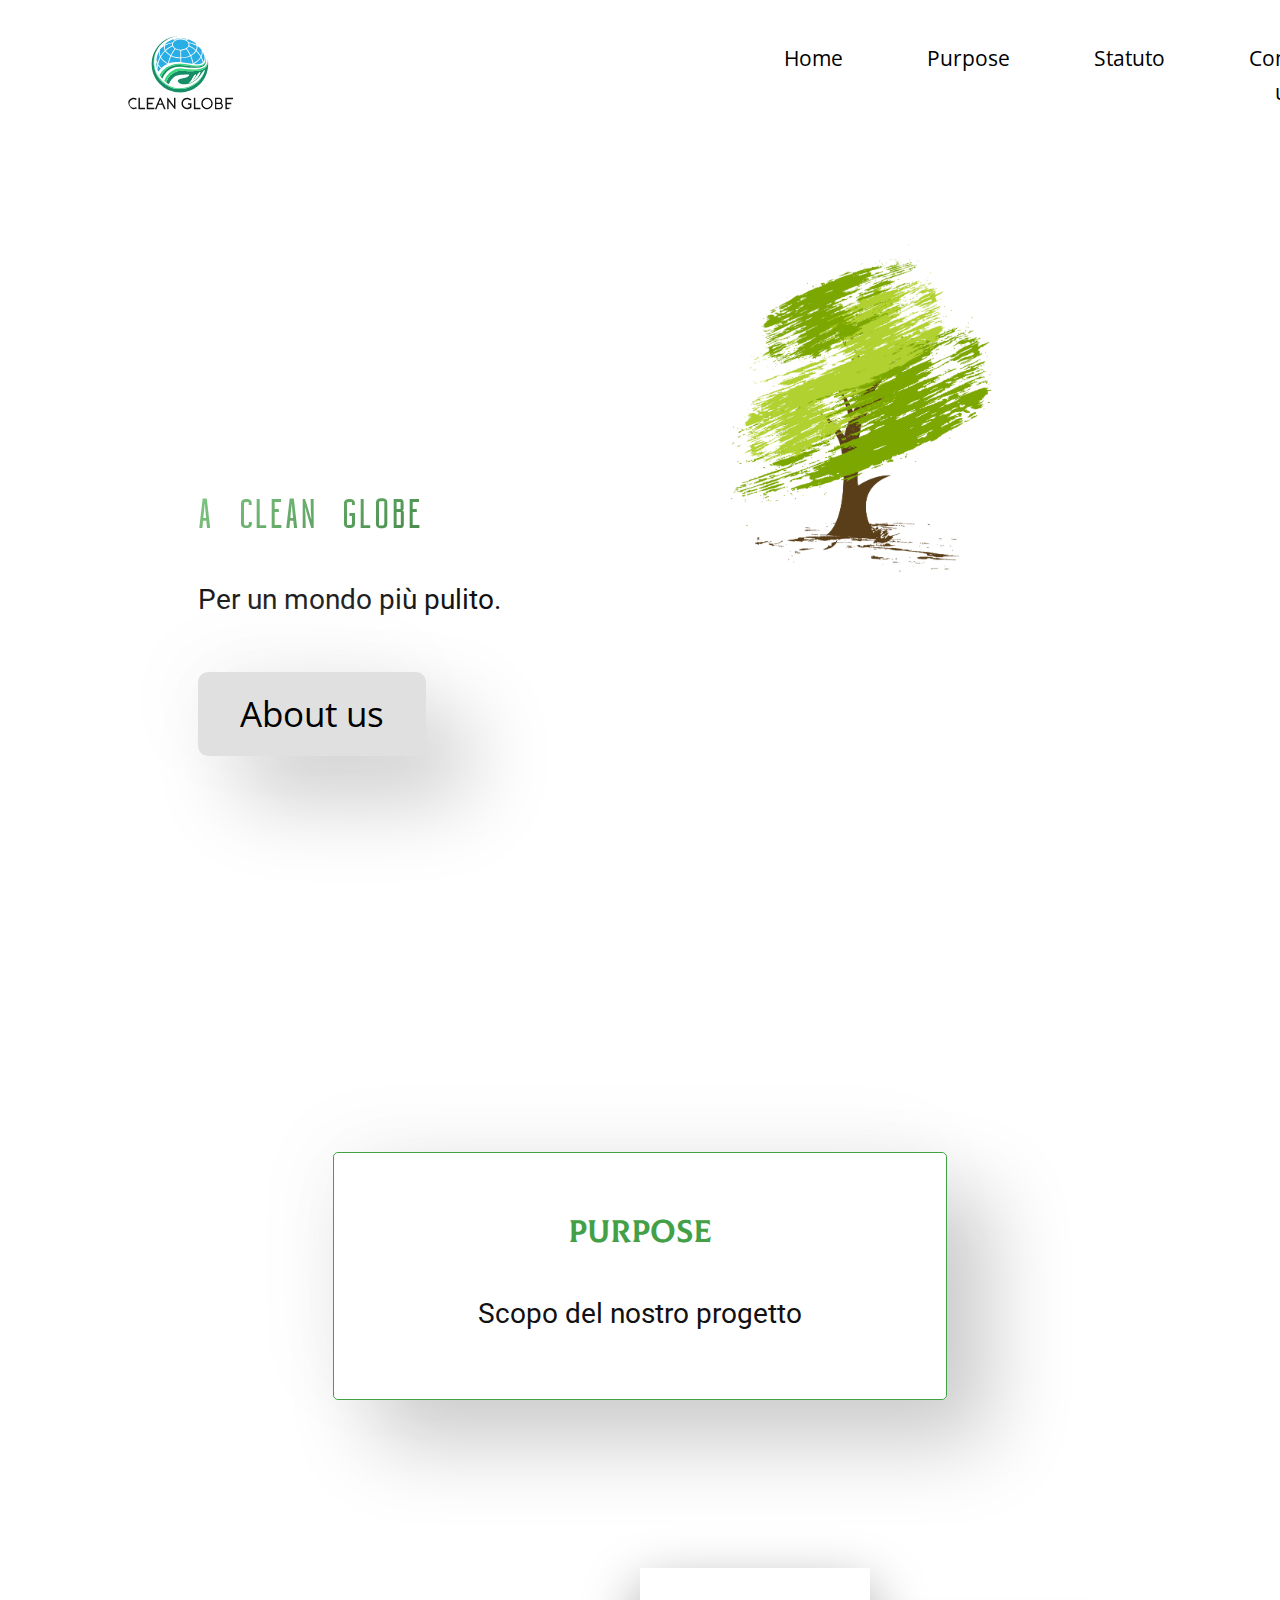
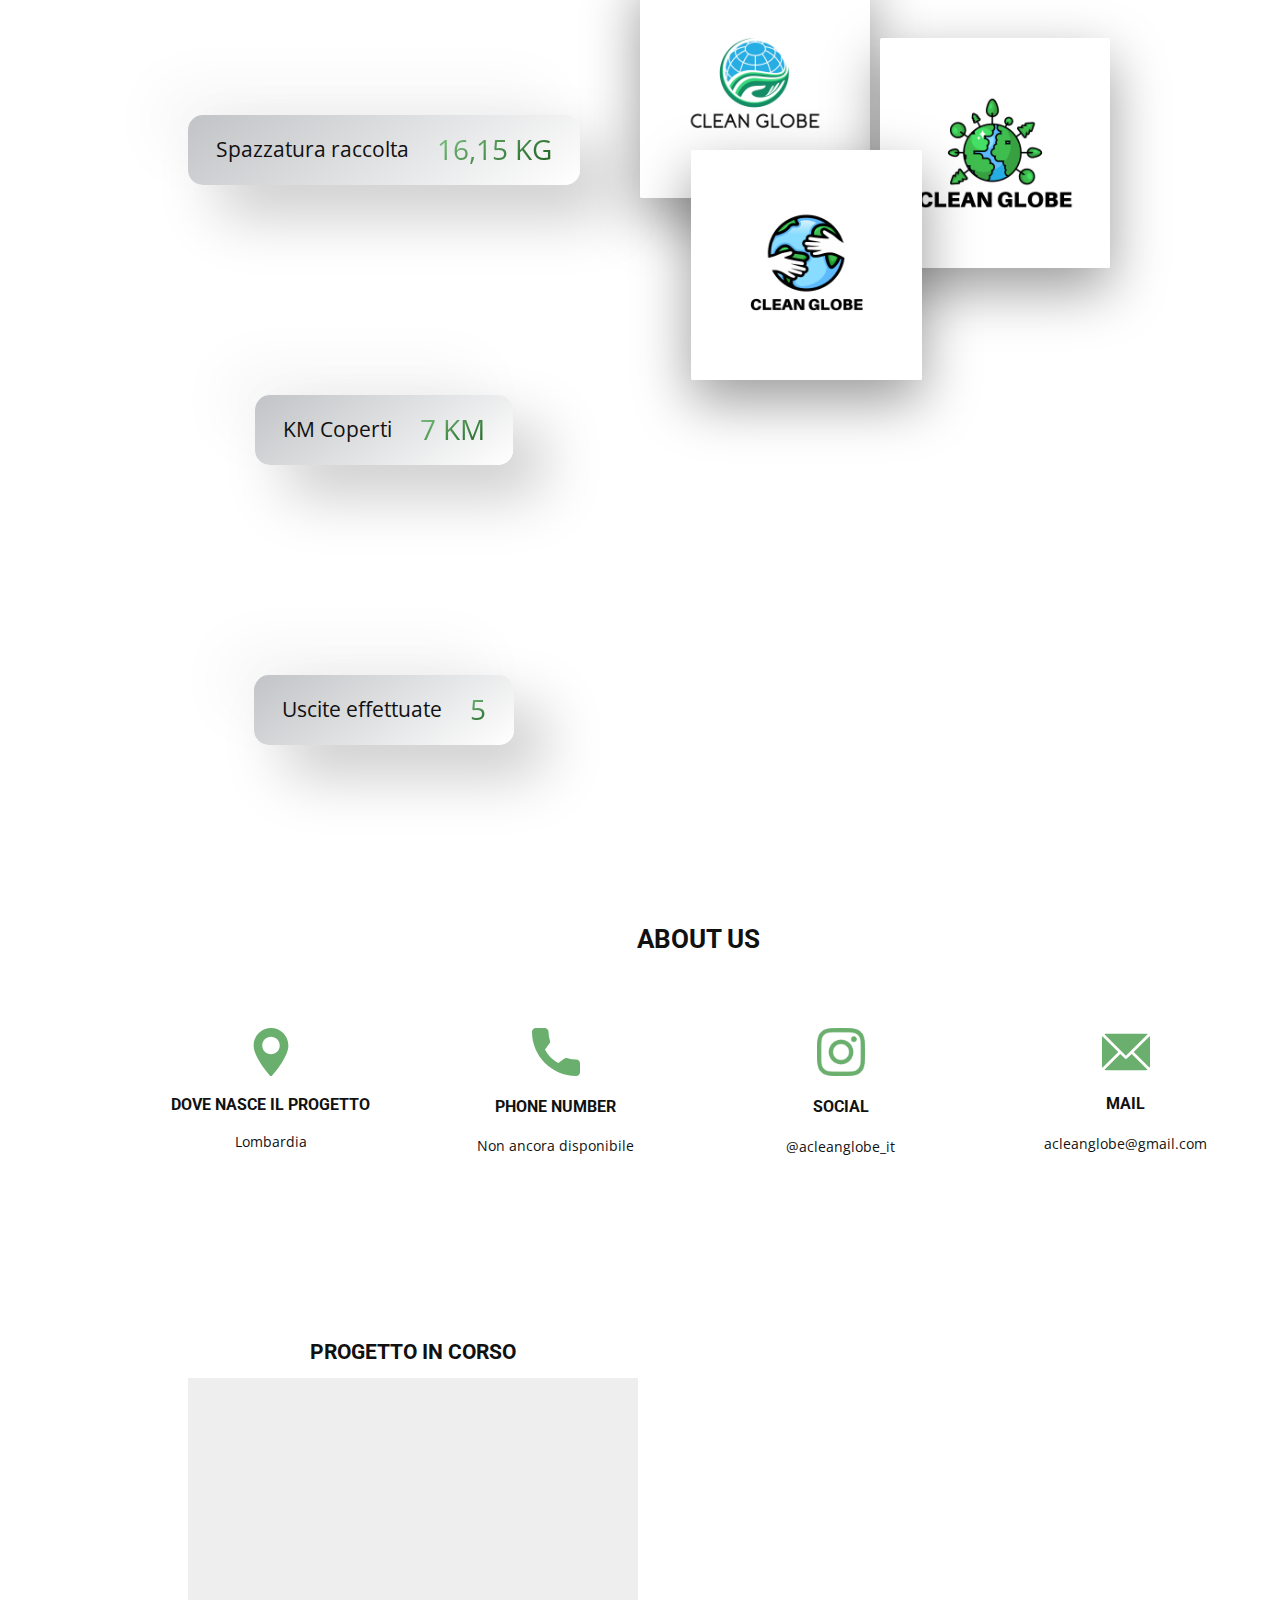
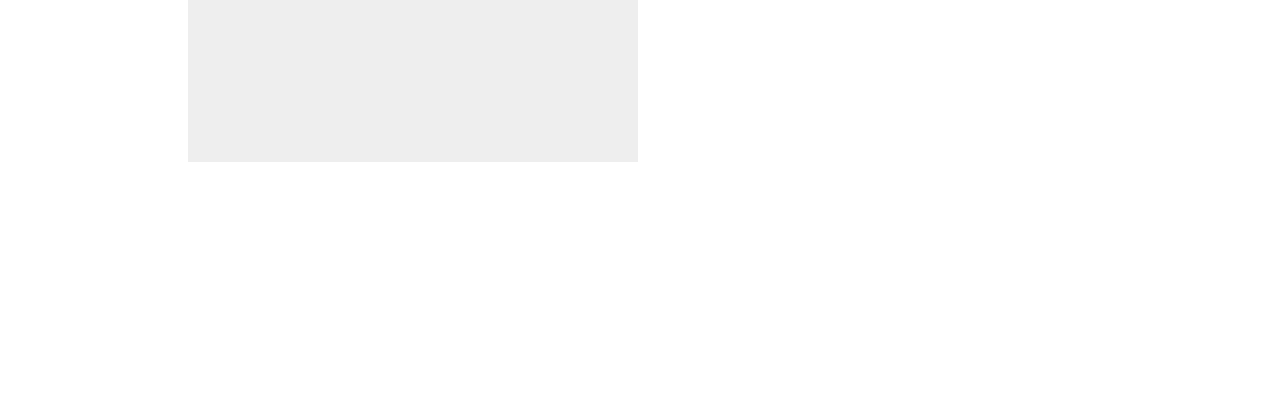
==== index.html @ b9e87660 "Update index.html" ====
<!DOCTYPE html>
<html lang="en" style="font-size: 14px">
    <head>
        <script src="https://ajax.googleapis.com/ajax/libs/jquery/3.6.0/jquery.min.js"></script>
        <script type="text/javascript" src="js/chart.js"></script>
        <link rel="preconnect" href="https://fonts.googleapis.com">
        <link rel="preconnect" href="https://fonts.gstatic.com" crossorigin>
        <link href="https://fonts.googleapis.com/css2?family=Roboto:ital,wght@0,100;0,300;0,400;0,500;0,700;0,900;1,400&display=swap" rel="stylesheet">

        <meta charset="UTF-8">
        <meta name="viewport" content="width=device-width, initial-scale=1.0">    
        <link href="css/style.css" rel="stylesheet">    
        <title>ACG | A CLEAN GLOBE</title>
    </head>
    <body>
        <nav class="navbar">
            <div class="navbar__left-container">
                <a href="#">
                    <img src="img/logo-name.svg" alt="Logo" class="navbar__logo">
                </a>
            </div>
            <div class="navbar__right-container">
                <a href="#" class="navbar__elem">Home</a>
                <a href="#purpose" class="navbar__elem">Purpose</a>
                <a href="#data" class="navbar__elem">Statuto</a>
                <a href="#contact-us" class="navbar__elem">Contact us</a>
            </div>
        </nav>
        <main class="main">
            <header class="header u-margin-bottom-medium">
                <div class="header__left">
                    <div class="header__left-content">
                        <h1 class="header__h1 u-margin-bottom-small">A CLEAN GLOBE</h1>
                        <p class="p u-margin-bottom-medium">Per un mondo più pulito.</p>
                        <a class="btn btn--simple about-us" style="color: black">About us</a>
                    </div>
                </div>
                <div class="header__right">
                    <img class="header__right-img" src="img/example.jpg" alt="IMG CARINA">
                </div>
            </header>
            <section class="purpose" id="purpose">
                <h2 class="h2">Purpose</h2>
                <p class="p">Scopo del nostro progetto</p>
            </section>
            <section id="data" class="data u-margin-bottom-medium">
                <div class="data__left">
                    <div class="chart">
                        <div class="chart__info-container">
                            <p class="chart__info">Spazzatura raccolta</p>
                        </div>
                        <div class="chart__value-container">
                            <p class="chart__value">16,15 KG</p>
                        </div>
                    </div>
                    <div class="chart">
                        <div class="chart__info-container">
                            <p class="chart__info">KM Coperti</p>
                        </div>
                        <div class="chart__value-container">
                            <p class="chart__value">7 KM</p>
                        </div>
                    </div>
                    <div class="chart">
                        <div class="chart__info-container">
                            <p class="chart__info">Uscite effettuate</p>
                        </div>
                        <div class="chart__value-container">
                            <p class="chart__value">5</p>
                        </div>
                    </div>
                </div>
                <div class="data__right">
                    <div class="composition">
                        <img alt="Photo 1" class="composition__photo composition__photo--p1" src="img/logo2.jpg" width="55%">
                        <img alt="Photo 1" class="composition__photo composition__photo--p2" src="img/logo3.jpg">
                        <img alt="Photo 1" class="composition__photo composition__photo--p3" src="img/logo4.jpg">

                    </div>
                </div>
                
            

            
        </main>

       
        
        <meta name="viewport" content="width=device-width, initial-scale=1.0" />
  <meta charset="utf-8" />
  <meta name="keywords" content="Let&amp;apos;s Connect" />
  <meta name="description" content="" />
  <meta name="page_type" content="np-template-header-footer-from-plugin" />
  <link rel="stylesheet" href="nicepage.css" media="screen" />
  <link rel="stylesheet" href="Page-11.css" media="screen" />

  <meta name="generator" content="Nicepage 4.10.5, nicepage.com" />
  <link
    id="u-theme-google-font"
    rel="stylesheet"
    href="https://fonts.googleapis.com/css?family=Roboto:100,100i,300,300i,400,400i,500,500i,700,700i,900,900i|Open+Sans:300,300i,400,400i,500,500i,600,600i,700,700i,800,800i"/>
    
  <meta name="theme-color" content="#9661e1" />
  <meta property="og:title" content="Page 11" />
  <meta property="og:type" content="website" />

  <body class="u-body u-xl-mode">
    <section
      class="u-align-center u-clearfix u-image u-shading u-section-1"
      src=""
      data-image-width="256"
      data-image-height="256"
      id="sec-0464"
    ></section>
    <section
      class="u-align-center u-clearfix u-white u-section-2"
      id="sec-c628"
    >
      <div class="u-clearfix u-sheet u-sheet-1">
        <h2 class="u-text u-text-1">ABOUT US</h2>
        <div class="u-clearfix u-expanded-width u-layout-wrap u-layout-wrap-1">
          <div class="u-layout">
            <div class="u-layout-col">
              <div class="u-size-30">
                <div class="u-layout-row">
                  <div
                    class="u-align-center u-container-style u-layout-cell u-left-cell u-size-15 u-size-30-md u-layout-cell-1"
                  >
                    <div
                      class="u-container-layout u-valign-top u-container-layout-1"
                    >
                      <span
                        class="u-icon u-icon-circle u-text-custom-color-1 u-icon-1"
                        ><svg
                          class="u-svg-link"
                          preserveAspectRatio="xMidYMin slice"
                          viewBox="0 0 512 512"
                          style=""
                        >
                          <use xlink:href="#svg-1f7b"></use></svg
                        ><svg
                          class="u-svg-content"
                          viewBox="0 0 512 512"
                          x="0px"
                          y="0px"
                          id="svg-1f7b"
                          style="enable-background: new 0 0 512 512"
                        >
                          <g>
                            <g>
                              <path
                                d="M256,0C153.755,0,70.573,83.182,70.573,185.426c0,126.888,165.939,313.167,173.004,321.035    c6.636,7.391,18.222,7.378,24.846,0c7.065-7.868,173.004-194.147,173.004-321.035C441.425,83.182,358.244,0,256,0z M256,278.719    c-51.442,0-93.292-41.851-93.292-93.293S204.559,92.134,256,92.134s93.291,41.851,93.291,93.293S307.441,278.719,256,278.719z"
                              ></path>
                            </g>
                          </g></svg
                      ></span>
                      <h6 class="u-text u-text-2">DOVE NASCE IL PROGETTO</h6>
                      <p class="u-text u-text-3">Lombardia</p>
                    </div>
                  </div>
                  <div
                    class="u-align-center u-container-style u-layout-cell u-size-15 u-size-30-md u-layout-cell-2"
                  >
                    <div
                      class="u-container-layout u-valign-top u-container-layout-2"
                    >
                      <span
                        class="u-icon u-icon-circle u-text-custom-color-1 u-icon-2"
                        ><svg
                          class="u-svg-link"
                          preserveAspectRatio="xMidYMin slice"
                          viewBox="0 0 384 384"
                          style=""
                        >
                          <use xlink:href="#svg-2858"></use></svg
                        ><svg
                          class="u-svg-content"
                          viewBox="0 0 384 384"
                          x="0px"
                          y="0px"
                          id="svg-2858"
                          style="enable-background: new 0 0 384 384"
                        >
                          <g>
                            <g>
                              <path
                                d="M353.188,252.052c-23.51,0-46.594-3.677-68.469-10.906c-10.719-3.656-23.896-0.302-30.438,6.417l-43.177,32.594    c-50.073-26.729-80.917-57.563-107.281-107.26l31.635-42.052c8.219-8.208,11.167-20.198,7.635-31.448    c-7.26-21.99-10.948-45.063-10.948-68.583C132.146,13.823,118.323,0,101.333,0H30.813C13.823,0,0,13.823,0,30.813    C0,225.563,158.438,384,353.188,384c16.99,0,30.813-13.823,30.813-30.813v-70.323C384,265.875,370.177,252.052,353.188,252.052z"
                              ></path>
                            </g>
                          </g></svg
                      ></span>
                      <h6 class="u-text u-text-4">phone number</h6>
                      <p class="u-text u-text-5">Non ancora disponibile</p>
                    </div>
                  </div>
                  <div
                    class="u-align-left u-container-style u-layout-cell u-size-15 u-size-30-md u-layout-cell-2"
                  >
                    <div class="u-container-layout u-container-layout-2">
                      <span
                        class="u-file-icon u-icon u-text-custom-color-1 u-icon-2"
                        ><img src="images/1.png"
                      /></span>
                      <h6 class="u-align-center u-text-4">SOCIAL</h6>
                      <p style="text-align: center">@acleanglobe_it</p>
                    </div>
                  </div>
                  <div
                    class="u-container-style u-layout-cell u-right-cell u-size-15 u-size-30-md u-layout-cell-4"
                  >
                    <div
                      class="u-container-layout u-valign-top u-container-layout-4"
                    >
                      <span
                        class="u-icon u-icon-circle u-text-custom-color-1 u-icon-4"
                        ><svg
                          class="u-svg-link"
                          preserveAspectRatio="xMidYMin slice"
                          viewBox="0 0 512 512"
                          style=""
                        >
                          <use xlink:href="#svg-40e6"></use></svg
                        ><svg
                          class="u-svg-content"
                          viewBox="0 0 512 512"
                          x="0px"
                          y="0px"
                          id="svg-40e6"
                          style="enable-background: new 0 0 512 512"
                        >
                          <g>
                            <g>
                              <path
                                d="M467,61H45c-6.927,0-13.412,1.703-19.279,4.51L255,294.789l51.389-49.387c0,0,0.004-0.005,0.005-0.007    c0.001-0.002,0.005-0.004,0.005-0.004L486.286,65.514C480.418,62.705,473.929,61,467,61z"
                              ></path>
                            </g>
                          </g>
                          <g>
                            <g>
                              <path
                                d="M507.496,86.728L338.213,256.002L507.49,425.279c2.807-5.867,4.51-12.352,4.51-19.279V106    C512,99.077,510.301,92.593,507.496,86.728z"
                              ></path>
                            </g>
                          </g>
                          <g>
                            <g>
                              <path
                                d="M4.51,86.721C1.703,92.588,0,99.073,0,106v300c0,6.923,1.701,13.409,4.506,19.274L173.789,256L4.51,86.721z"
                              ></path>
                            </g>
                          </g>
                          <g>
                            <g>
                              <path
                                d="M317.002,277.213l-51.396,49.393c-2.93,2.93-6.768,4.395-10.605,4.395s-7.676-1.465-10.605-4.395L195,277.211    L25.714,446.486C31.582,449.295,38.071,451,45,451h422c6.927,0,13.412-1.703,19.279-4.51L317.002,277.213z"
                              ></path>
                            </g>
                          </g></svg
                      ></span>
                      <h6 class="u-align-center u-text u-text-8">mail</h6>
                      <p class="u-align-center u-text u-text-9">
                        acleanglobe@gmail.com
                      </p>
                    </div>
                  </div>
                </div>
              </div>
              <div class="u-size-30">
                <div class="u-layout-row">
                  <div class="u-size-30">
                    <div class="u-layout-col">
                      <div
                        class="u-container-style u-layout-cell u-left-cell u-size-60 u-layout-cell-5"
                      >
                        <div class="u-container-layout u-container-layout-5">
                          
                  <div class="u-size-30">
                    <div class="u-layout-col">
                      
                        <div
                          class="u-container-layout u-valign-top u-container-layout-6">
                          <h3
                            class="u-align-center u-text u-text-default u-text-11">
                            PROGETTO IN CORSO
                          </h3>
                          <div
                            class="u-expanded-width u-grey-light-2 u-map u-map-1">
                            <div class="embed-responsive">
                              <iframe
                                class="embed-responsive-item"
                                src="https://www.google.com/maps/d/u/0/embed?mid=1v0U8sfm36Qx8Yx3tgmpROhO8DEi6_hW_&amp;ehbc=2E312F"
                                data-map="[base64]"
                              ></iframe>
                            </div>
                          </div>
                        </div>
                      </div>
                    </div>
                          
    </section>
      
        <script>
            $(".phone").on('click', function() {
                $(".popup-phone").addClass('model-open');
            }); 
            $(".close-btn, .bg-overlay").click(function(){
                $(".popup-phone").removeClass('model-open');
            });
            $(".email").on('click', function() {
                $(".popup-email").addClass('model-open');
            }); 
            $(".close-btn, .bg-overlay").click(function(){
                $(".popup-email").removeClass('model-open');
            });
            $(".about-us").on('click', function() {
                $(".popup-about-us").addClass('model-open');
            }); 
            $(".close-btn, .bg-overlay").click(function(){
                $(".popup-about-us").removeClass('model-open');
            });

        </script>
    </body>
</html>
---- css/style.css ----
*,
*::after,
*::before {
	margin: 0;
	padding: 0;
	box-sizing: border-box;
	scroll-behavior: smooth !important
}

html {
	font-size: 62.5%
}

::-moz-selection {
	background-color: #43a047;
	color: #ffff
}

::selection {
	background-color: #43a047;
	color: #ffff
}

body {
	padding: 2rem 10vw;
	padding-bottom: 10rem
}

@media only screen and (max-width: 800px) {
	body {
		padding: 2rem 0;
		padding-bottom: 0
	}
}

@font-face {
	font-family: Colus;
	src: url("/css/fonts/Colus-Regular.woff2")
}

@font-face {
	font-family: Building;
	src: url("/css/fonts/Building_Typeface.ttf")
}

body {
	font-family: 'Roboto', sans-serif
}

.p {
	font-size: 2rem;
	font-family: 'Roboto'
}

.h1 {
	font-size: 4rem;
	font-family: Colus
}

.h2 {
	font-size: 3rem;
	font-family: Colus
}

.madeby {
	padding-top: 1rem;
	font-family: Colus
}

.me {
	font-size: 1rem;
	background-image: linear-gradient(150deg, #43a047, #43a047);
	background-clip: text;
	-webkit-background-clip: text;
	color: transparent
}

.u-center-margin {
	margin: 0 auto !important
}

.u-margin-top-large {
	margin-top: 5rem !important
}

.u-margin-top-medium {
	margin-top: 3.5rem !important
}

.u-margin-top-small {
	margin-top: 1.5rem !important
}

.u-margin-bottom-large {
	margin-bottom: 5rem !important
}

.u-margin-bottom-medium {
	margin-bottom: 3.5rem !important
}

.u-margin-bottom-small {
	margin-bottom: 1.5rem !important
}

.u-center-flex {
	display: flex !important;
	align-items: center !important;
	flex-direction: column !important
}

.u-paddingY-medium {
	padding: 3rem
}

@media only screen and (max-width: 800px) {
	.u-margin-bottom-large {
		margin-bottom: 3rem !important
	}

	.u-margin-bottom-medium {
		margin-bottom: 1.5rem !important
	}

	.u-margin-bottom-small {
		margin-bottom: .5rem !important
	}
}

.chart {
	width: -webkit-max-content;
	width: -moz-max-content;
	width: max-content;
	height: 5rem;
	text-align: center;
	border-radius: 15px;
	background: linear-gradient(-215deg, #C1C3C6, #fff);
	box-shadow: 30px 30px 60px #cacaca, -30px -30px 60px #f6f6f6;
	padding: 1rem 2rem;
	cursor: pointer;
	display: flex;
	align-items: center;
	justify-content: center;
	transition: all .3s linear;
	transform-origin: center
}

.chart__info {
	font-size: 1.5rem
}

.chart__value {
	display: inline;
	font-size: 2rem;
	transition: all .1s linear .2s;
	background-image: linear-gradient(150deg, #81c784, #1b5e20);
	background-clip: text;
	-webkit-background-clip: text;
	color: transparent
}

.chart__value-container {
	width: -webkit-max-content;
	width: -moz-max-content;
	width: max-content;
	transition: all .2s linear;
	margin-left: 2rem
}

.chart:hover {
	transform: scale(1.2) translateY(-5px)
}

.navbar {
	margin: 0 auto;
	display: flex;
	justify-content: space-between;
	align-items: center
}

.navbar__elem {
	padding: 1rem 3rem;
	border-radius: 10px;
	font-size: 1.5rem;
	text-align: center;
	vertical-align: middle;
	transition: all 0.2s linear
}

.navbar__elem:hover,
.navbar__elem:focus {
	box-shadow: 30px 30px 60px #bebebe, -30px -30px 60px #ffffff;
	transform: translateY(-5px);
	cursor: pointer
}

.navbar__elem:active,
.navbar__elem:link,
.navbar__elem:visited {
	text-decoration: none;
	color: black
}

.navbar__logo {
	width: 7.5rem;
	height: 5.5rem;
	border-radius: 10px;
	transition: all 0.2s linear
}

.navbar__logo:hover {
	transform: scale(1.5);
	cursor: pointer
}

.navbar__left-container {
	float: left
}

.navbar__right-container {
	width: 40%;
	float: right;
	display: flex;
	justify-content: space-between
}

@media only screen and (max-width: 1200px) {
	.navbar__right-container {
		width: auto
	}
}

@media only screen and (max-width: 600px) {
	.navbar__right-container {
		display: none
	}
}

.btn {
	padding: 1rem 3rem;
	border-radius: 10px;
	font-size: 2.5rem
}

.btn:active,
.btn:link,
.btn:visited {
	text-decoration: none
}

.btn--simple {
	background: #e0e0e0;
	box-shadow: 3rem 3rem 6rem #cacaca, -1rem -1rem 6rem #f6f6f6;
	transition: all .1s linear
}

.btn--simple:hover {
	box-shadow: 4rem 3rem 6rem #cacaca, -1rem -1rem 6rem #f6f6f6;
	transform: translateY(-5px) scale(1.05);
	cursor: pointer
}

.btn--simple:active,
.btn--simple:link,
.btn--simple:visited {
	color: black
}

.composition {
	position: relative
}

.composition__photo {
	width: 45%;
	box-shadow: 0 1.5rem 4rem rgba(0, 0, 0, 0.4);
	border-radius: 2px;
	position: absolute;
	z-index: 10;
	transition: all .2s;
	outline-offset: 2rem
}

.composition__photo--p1 {
	left: 0;
	top: -3rem
}

.composition__photo--p2 {
	right: 3rem;
	top: 2rem
}

.composition__photo--p3 {
	left: 10%;
	top: 10rem
}

.composition__photo:hover {
	outline: 1.5rem solid #43a047;
	transform: scale(1.05) translateY(-10px);
	box-shadow: 0 2.5rem 4rem rgba(0, 0, 0, 0.5);
	z-index: 20
}

.composition:hover .composition__photo:not(:hover) {
	transform: scale(0.95)
}

.purpose {
	border: 1px solid #43a047;
	box-shadow: 3rem 3rem 6rem #cacaca, -1rem -1rem 6rem #f6f6f6;
	text-align: center;
	border-radius: 5px;
	max-width: 60%;
	margin: 0 auto;
	padding: 3rem 6rem;
	z-index: 10;
	transition: all .3s linear
}

.purpose .h2 {
	color: #43a047;
	margin-bottom: 3rem
}

.purpose:hover {
	transform: scale(1.1) translateY(5px);
	box-shadow: 3rem 3rem 4rem #cacaca, -1rem -1rem 4rem #f6f6f6
}

@media only screen and (max-width: 1200px) {
	.purpose {
		max-width: 100%
	}
}

.contact-us {
	padding: 3rem 6rem;
	text-align: center;
	display: flex;
	flex-direction: column
}

.contact-us .h2 {
	color: #43a047;
	margin-bottom: 3rem
}

.contact-us__icons {
	margin: 0 auto;
	display: flex
}

.contact-us__icons .icon-button:not(:last-child) {
	margin-right: 2rem
}

.icon-button {
	border-radius: 5px;
	background: #e0e0e0;
	box-shadow: 20px 20px 60px #bebebe, -20px -20px 60px #ffffff;
	width: 5rem;
	height: 5rem;
	position: relative;
	border: 1px solid black;
	transition: all .2s linear
}

.icon-button .h2 {
	color: #43a047
}

.icon-button svg {
	width: 80%;
	position: absolute;
	top: 50%;
	left: 50%;
	transform: translate(-50%, -50%)
}

.icon-button:hover {
	transform: scale(1.1) translateY(-5px);
	cursor: pointer;
	border-color: #43a047
}

.icon-button:hover svg {
	filter: invert(54%) sepia(10%) saturate(2823%) hue-rotate(73deg) brightness(96%) contrast(82%)
}

.Click-here {
	cursor: pointer;
	background-image: linear-gradient(190deg, #f83600 0%, #fee140 100%);
	color: #fff;
	width: 180px;
	text-align: center;
	font-size: 16px;
	padding: 18px 0;
	margin: 0 auto;
	transition: background-image 3s ease-in-out
}

.Click-here:hover {
	transition: background-image 3s ease-in-out;
	background-image: linear-gradient(90deg, #fee140 0%, #f83600 100%)
}

.custom-model-main {
	text-align: center;
	overflow: hidden;
	position: fixed;
	top: 0;
	right: 0;
	bottom: 0;
	left: 0;
	-webkit-overflow-scrolling: touch;
	outline: 0;
	opacity: 0;
	transition: opacity 0.15s linear, z-index 0.15;
	z-index: -1;
	overflow-x: hidden;
	overflow-y: auto
}

.model-open {
	z-index: 99999;
	opacity: 1;
	overflow: hidden
}

.custom-model-inner {
	transform: translate(0, -25%);
	transition: transform 0.3s ease-out;
	display: inline-block;
	vertical-align: middle;
	width: 600px;
	margin: 30px auto;
	max-width: 97%
}

.custom-model-wrap {
	display: block;
	width: 100%;
	position: relative;
	background-color: #fff;
	border: 1px solid #999;
	border: 1px solid rgba(0, 0, 0, 0.2);
	border-radius: 6px;
	box-shadow: 0 3px 9px rgba(0, 0, 0, 0.5);
	background-clip: padding-box;
	outline: 0;
	text-align: left;
	padding: 20px;
	box-sizing: border-box;
	max-height: calc(100vh - 70px);
	overflow-y: auto
}

.model-open .custom-model-inner {
	transform: translate(0, 0);
	position: relative;
	z-index: 999
}

.model-open .bg-overlay {
	background: rgba(0, 0, 0, 0.6);
	z-index: 99
}

.bg-overlay {
	background: rgba(0, 0, 0, 0);
	height: 100vh;
	width: 100%;
	position: fixed;
	left: 0;
	top: 0;
	right: 0;
	bottom: 0;
	z-index: 0;
	transition: background 0.15s linear
}

.close-btn {
	position: absolute;
	right: 0;
	top: -30px;
	cursor: pointer;
	z-index: 99;
	font-size: 30px;
	color: #fff
}

@media screen and (min-width: 800px) {
	.custom-model-main:before {
		content: "";
		display: inline-block;
		height: auto;
		vertical-align: middle;
		margin-right: -0px;
		height: 100%
	}
}

@media screen and (max-width: 799px) {
	.custom-model-inner {
		margin-top: 45px
	}
}

.pop-up-content-wrap {
	text-align: center;
	font-size: 3rem
}

.header {
	height: 70rem;
	padding: 5rem 5rem;
	display: flex;
	overflow: hidden
}

@media only screen and (max-width: 1200px) {
	.header {
		flex-direction: column;
		align-items: center
	}
}

@media only screen and (max-width: 800px) {
	.header {
		padding: 5rem 4rem;
		height: auto
	}
}

.header__h1 {
	font-size: 10rem;
	font-family: Building;
	background-image: linear-gradient(150deg, #81c784, #1b5e20);
	background-clip: text;
	-webkit-background-clip: text;
	color: transparent;
	word-spacing: 1rem;
	letter-spacing: .2rem
}

.header__left {
	width: 50%;
	display: flex;
	flex-direction: column;
	align-items: left;
	justify-content: center
}

@media only screen and (max-width: 1200px) {
	.header__left {
		width: 100%;
		height: 100%
	}
}

.header__left-content {
	display: flex;
	display: flex;
	flex-direction: column
}

.header__left-content .btn {
	width: -webkit-max-content;
	width: -moz-max-content;
	width: max-content
}

.header__right {
	width: 50%
}

.header__right-img {
	width: 100%
}

@media only screen and (max-width: 1200px) {

	.header__right,
	.header__left {
		text-align: center;
		align-items: center
	}

	.header__left-content .btn {
		margin: 0 auto
	}
}

@media only screen and (max-width: 1200px) {
	.header__right {
		display: none;
		width: 0;
		height: 0
	}
}

.footer {
	margin-top: 10rem;
	border-top: solid #43a047 1px;
	text-align: center;
	padding-top: 5rem;
	font-size: 1.5rem
}

.data {
	height: 60rem;
	margin-top: 15rem;
	display: flex;
	align-items: center
}

.data .data__left {
	width: 50%;
	height: 100%;
	display: flex;
	flex-direction: column;
	align-items: center;
	justify-content: center;
	justify-content: space-around
}

.data .data__right {
	width: 50%;
	height: 100%
}

@media only screen and (max-width: 1200px) {
	.data .data__right {
		width: 0;
		height: 0;
		display: none
	}

	.data .data__left {
		width: 100%;
		height: 100%
	}
}
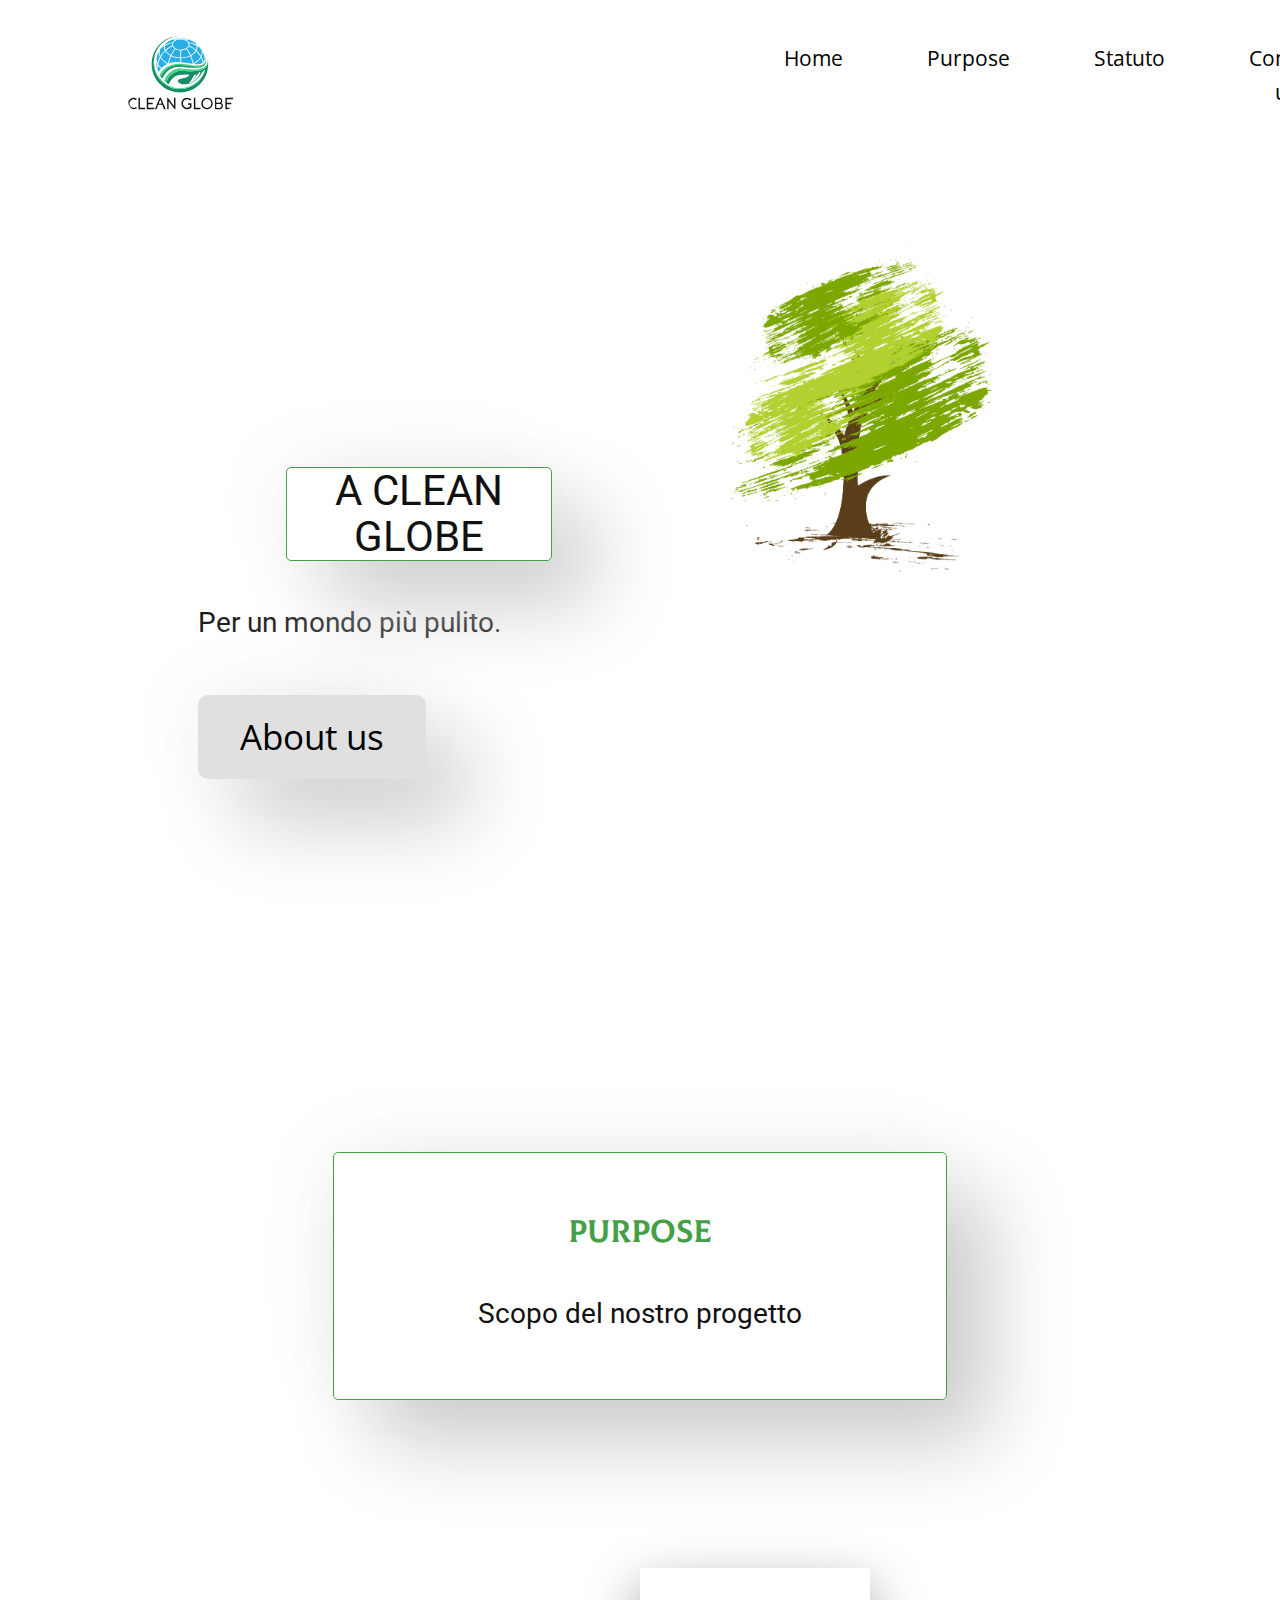
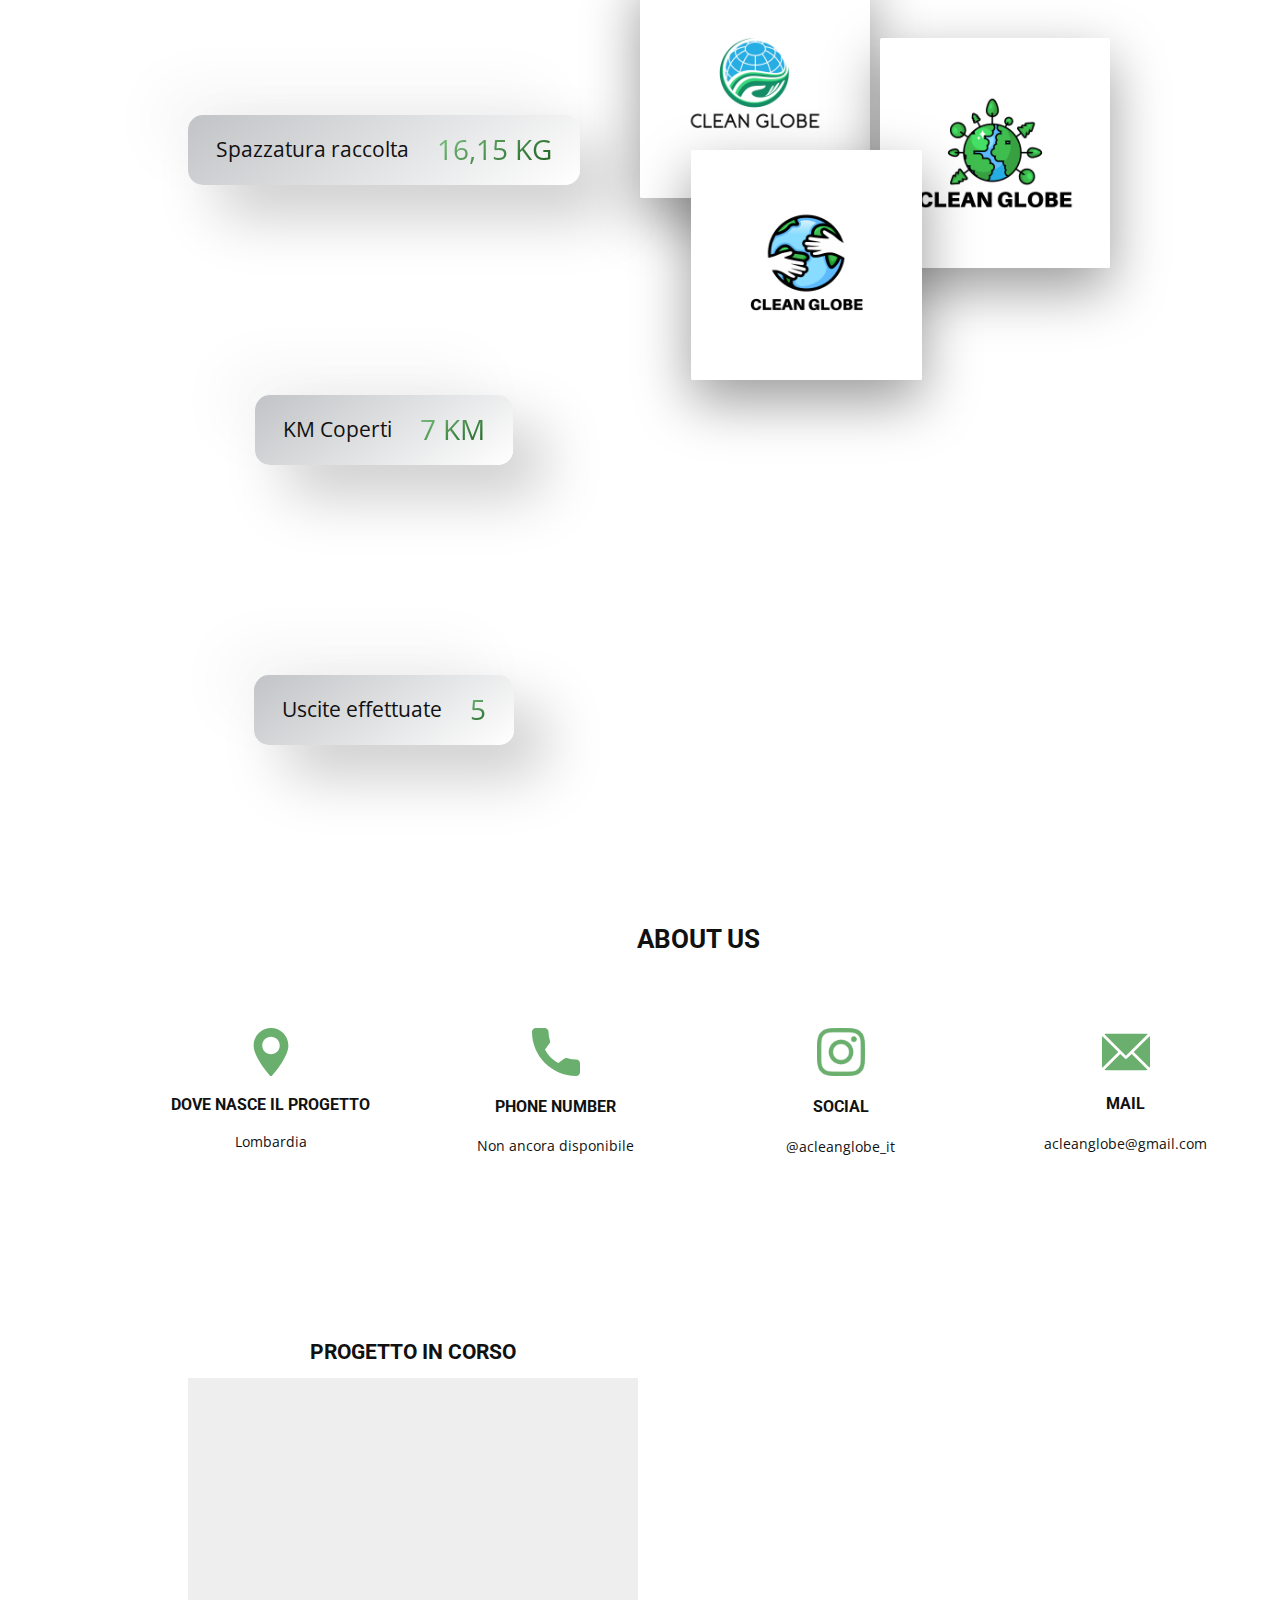
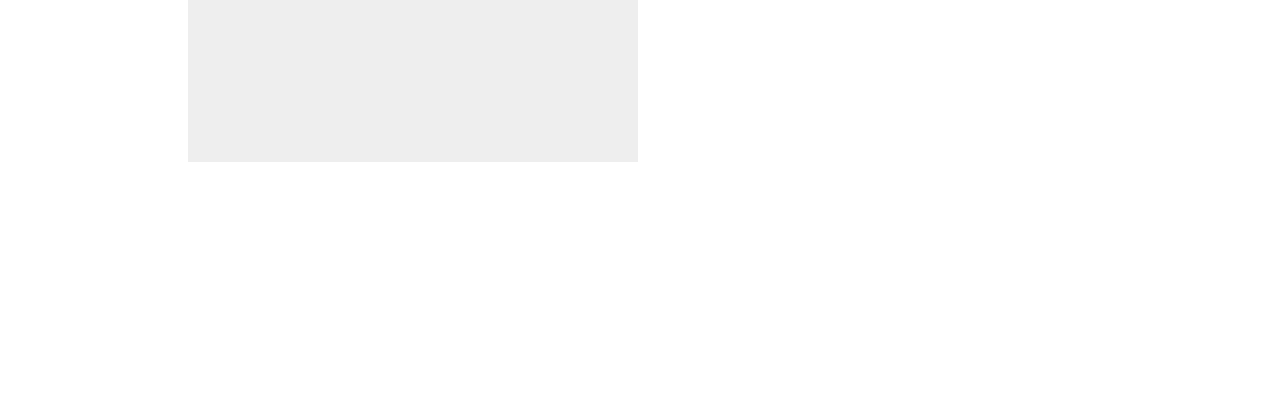
==== commit d8a71fdc: "Update index.html" ====
--- a/index.html
+++ b/index.html
@@ -30,7 +30,7 @@
             <header class="header u-margin-bottom-medium">
                 <div class="header__left">
                     <div class="header__left-content">
-                        <h1 class="header__h1 u-margin-bottom-small">A CLEAN GLOBE</h1>
+                        <h1 class="purpose">A CLEAN GLOBE</h1>
                         <p class="p u-margin-bottom-medium">Per un mondo più pulito.</p>
                         <a class="btn btn--simple about-us" style="color: black">About us</a>
                     </div>
--- a/css/style.css
+++ b/css/style.css
@@ -534,7 +534,7 @@
 }
 
 .header__h1 {
-	font-size: 10rem;
+	font-size: 15rem;
 	font-family: Building;
 	background-image: linear-gradient(150deg, #81c784, #1b5e20);
 	background-clip: text;
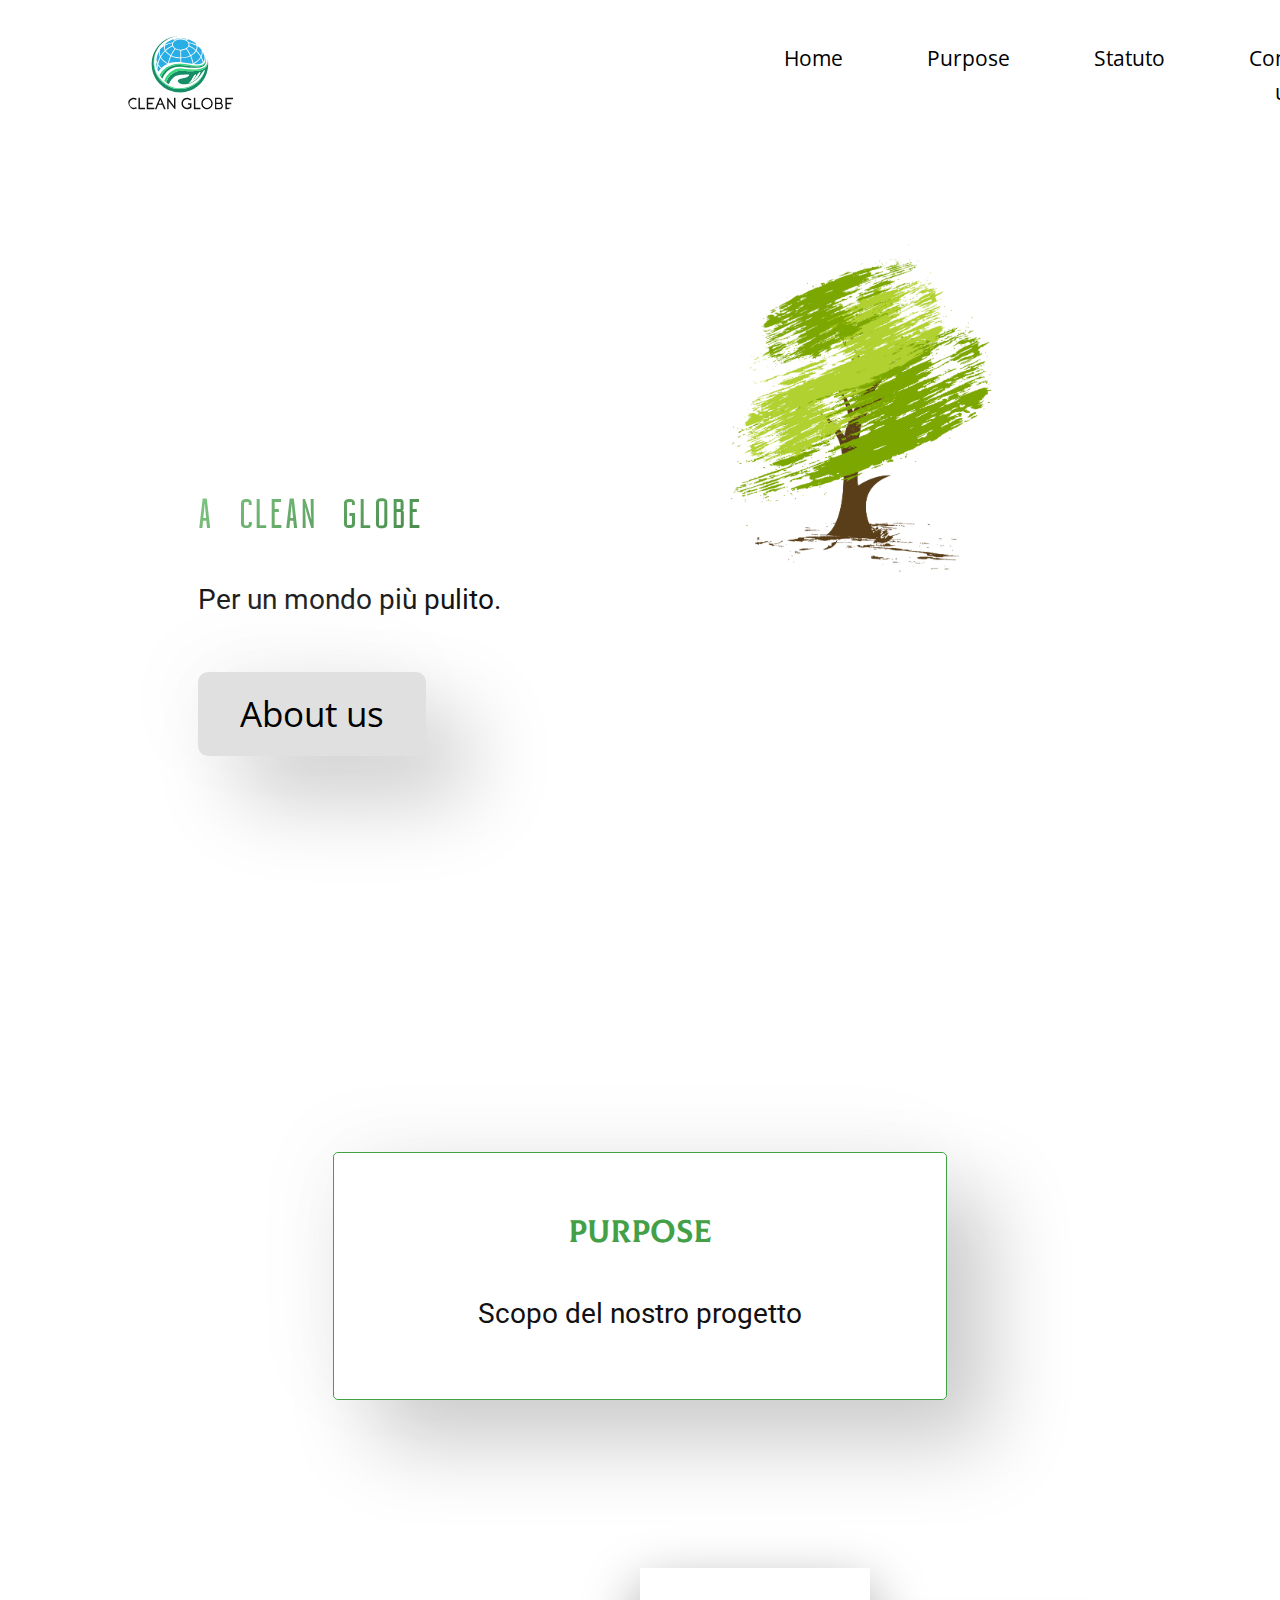
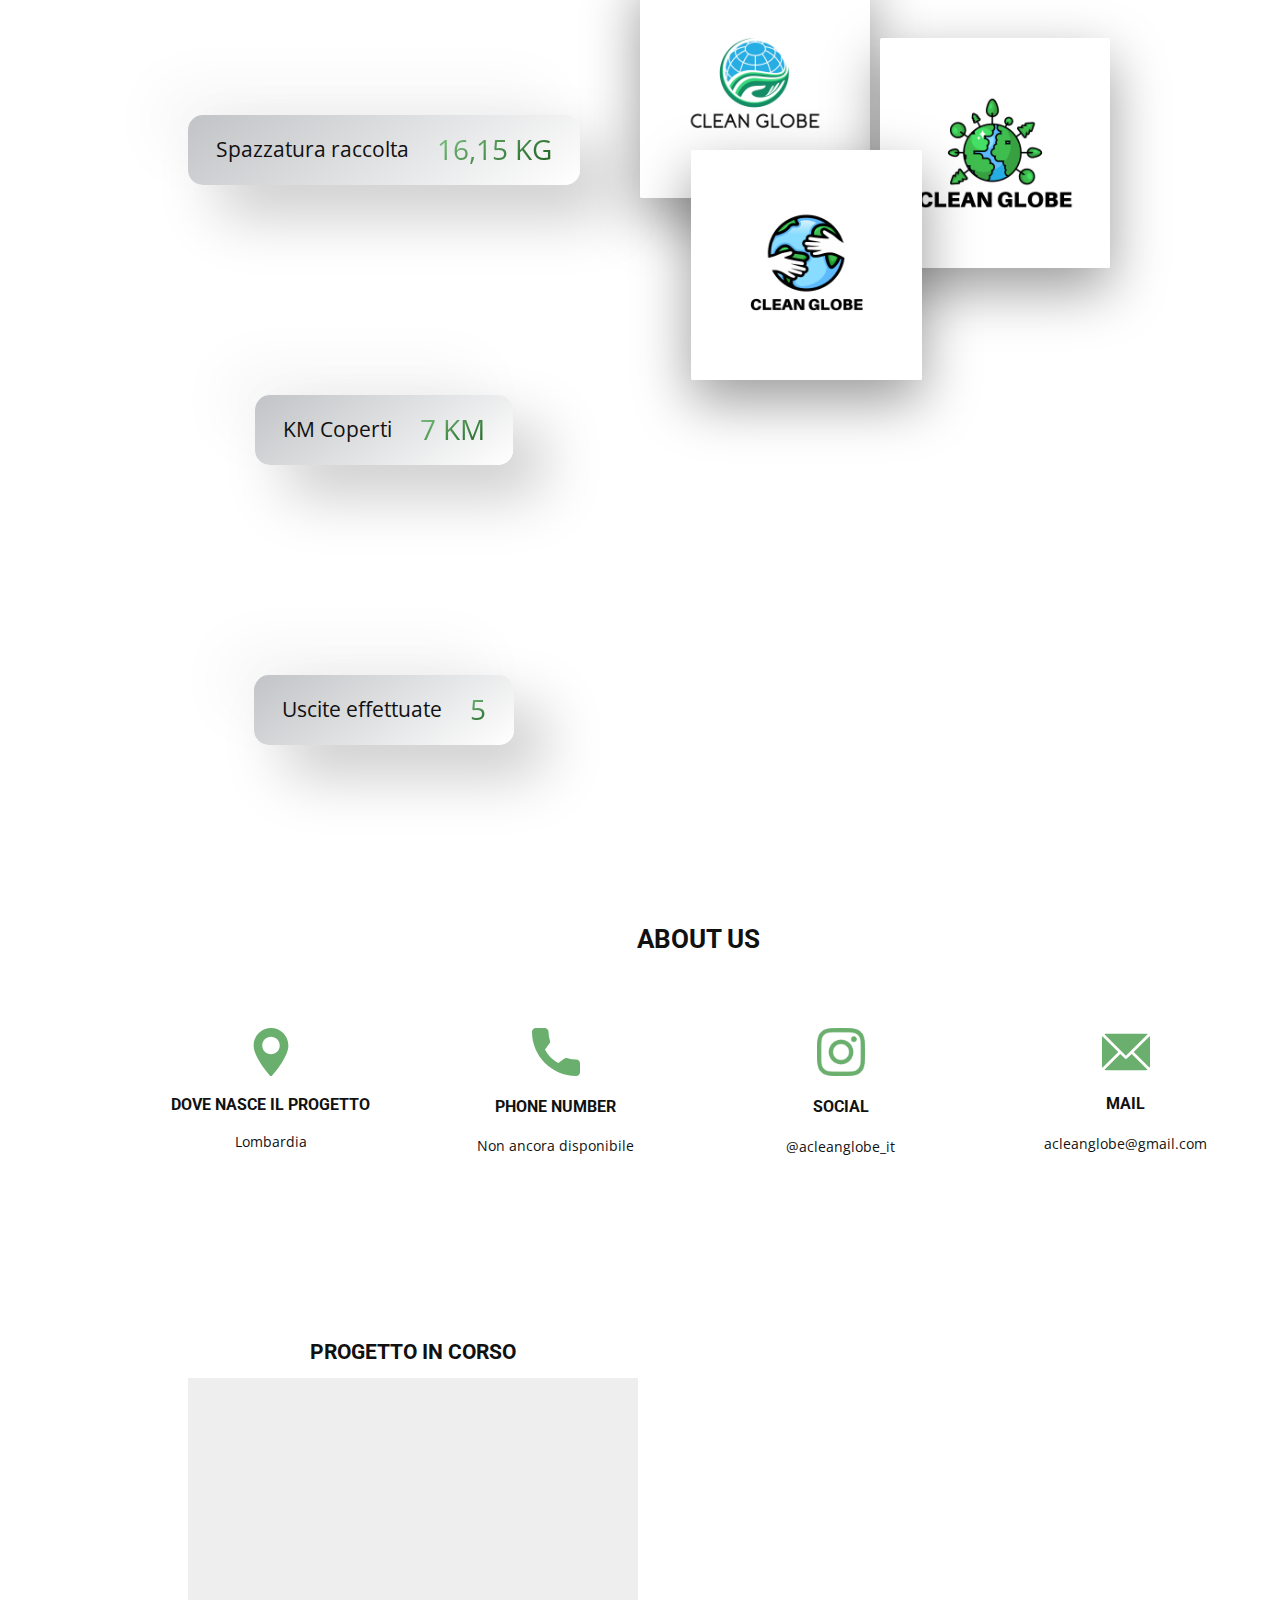
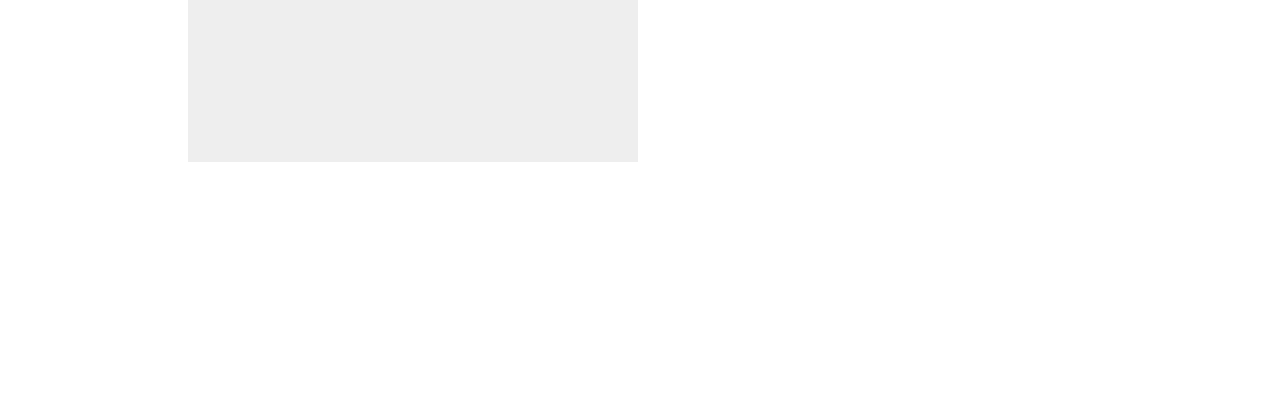
==== commit 5b1d47f9: "Update index.html" ====
--- a/index.html
+++ b/index.html
@@ -30,7 +30,7 @@
             <header class="header u-margin-bottom-medium">
                 <div class="header__left">
                     <div class="header__left-content">
-                        <h1 class="purpose">A CLEAN GLOBE</h1>
+                        <h1 class="header__h1 u-margin-bottom-small">A CLEAN GLOBE</h1>
                         <p class="p u-margin-bottom-medium">Per un mondo più pulito.</p>
                         <a class="btn btn--simple about-us" style="color: black">About us</a>
                     </div>
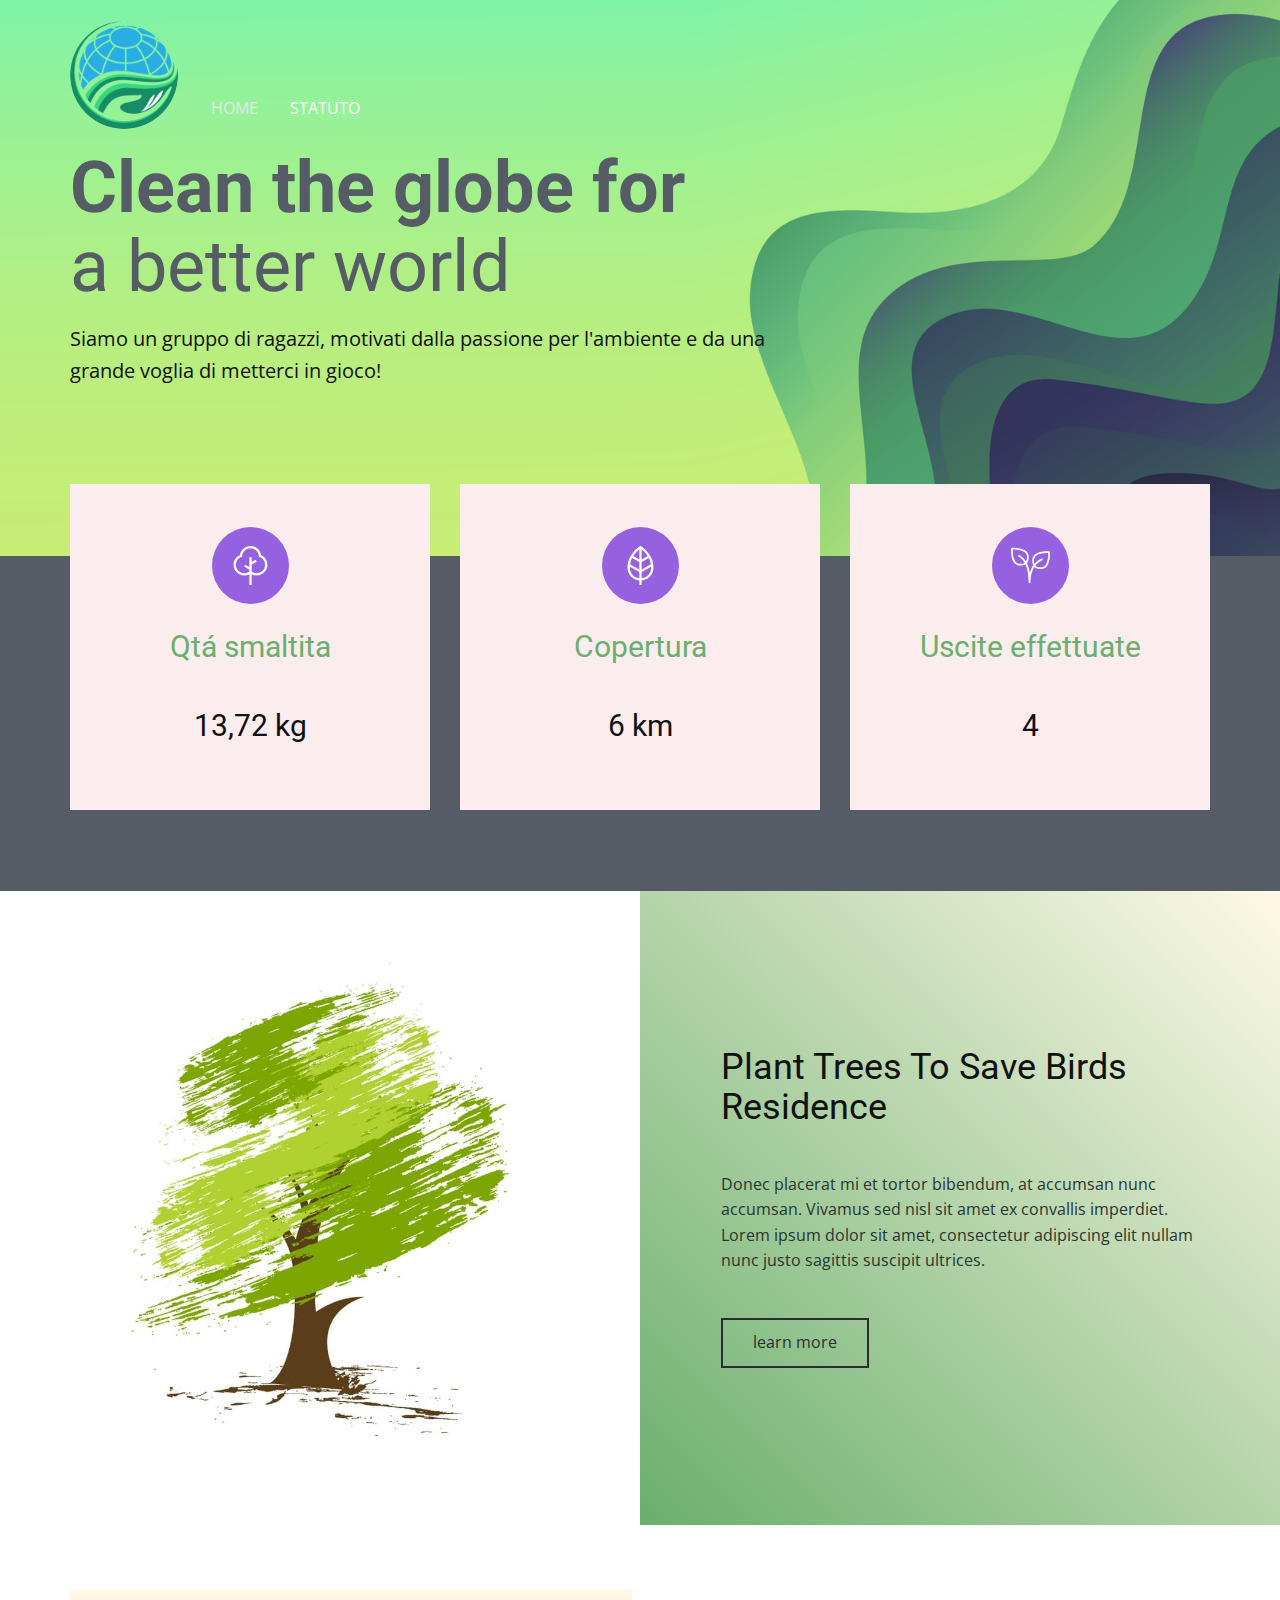
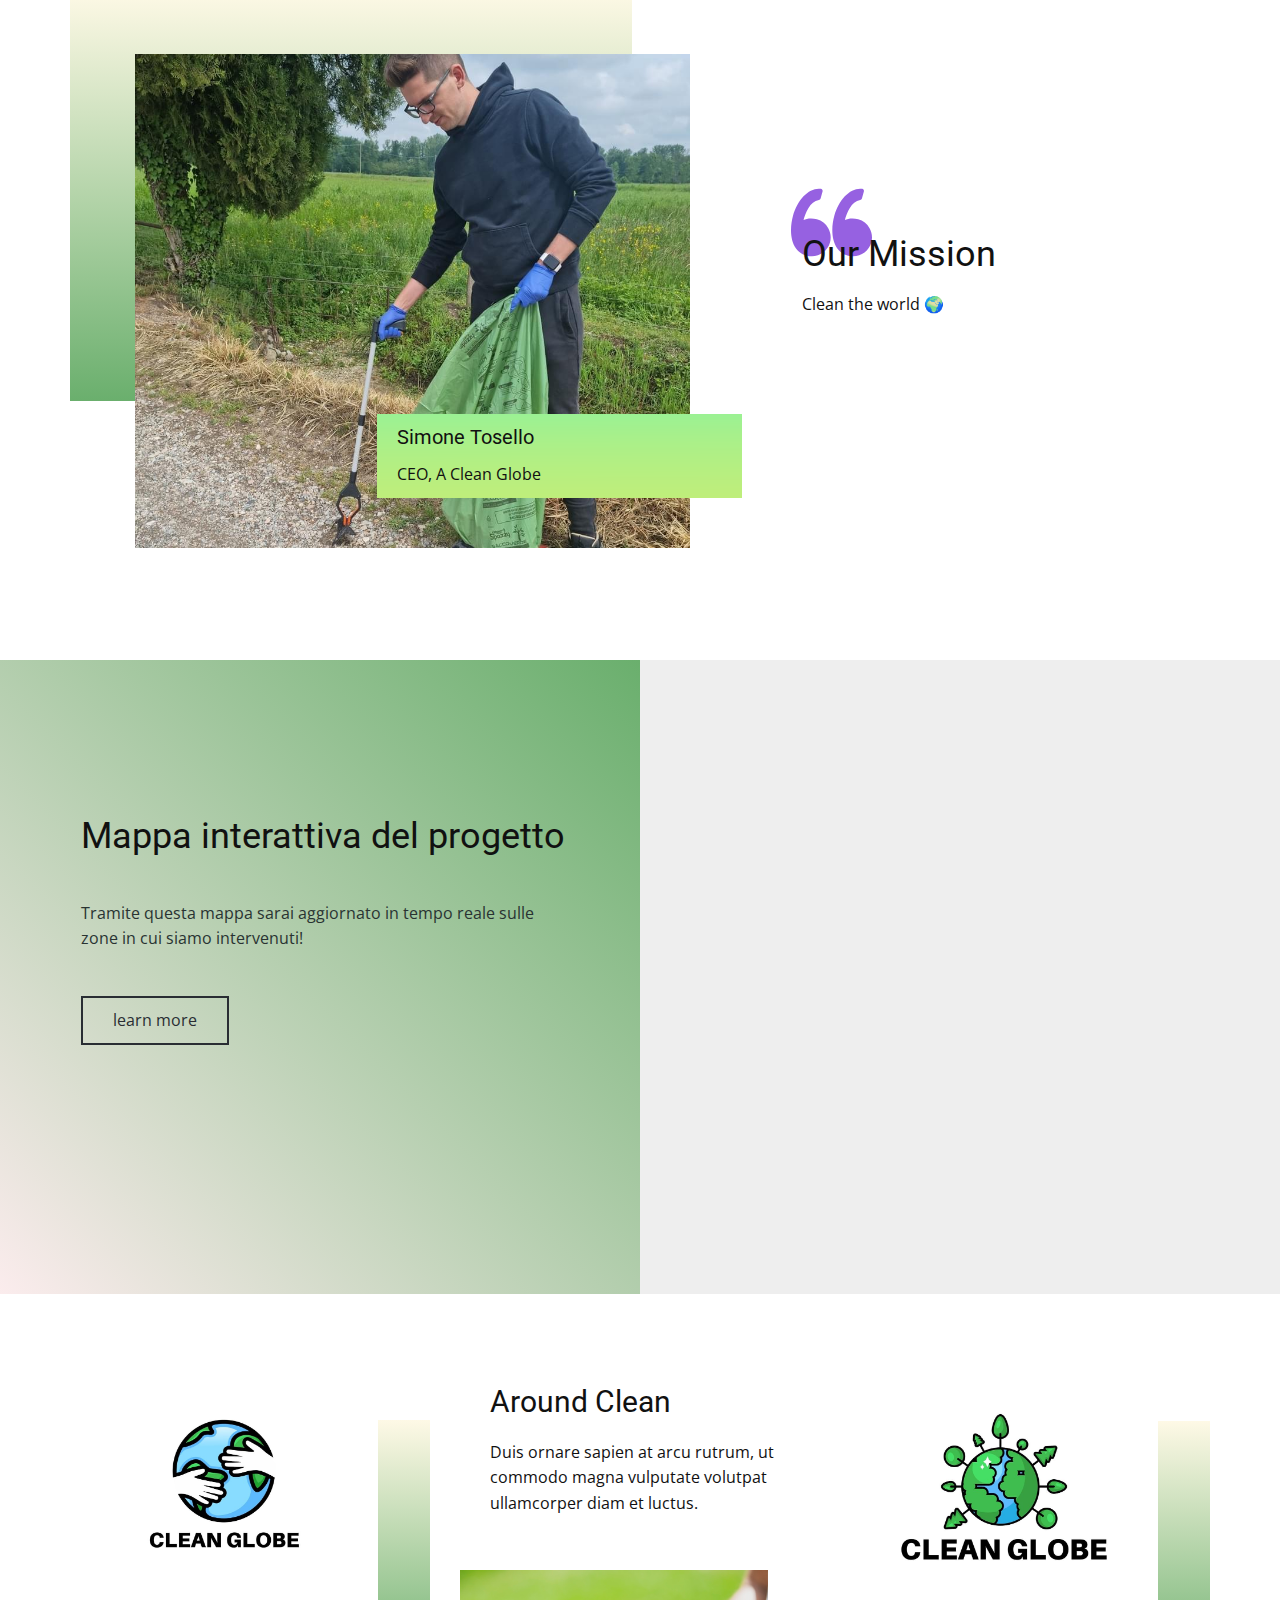
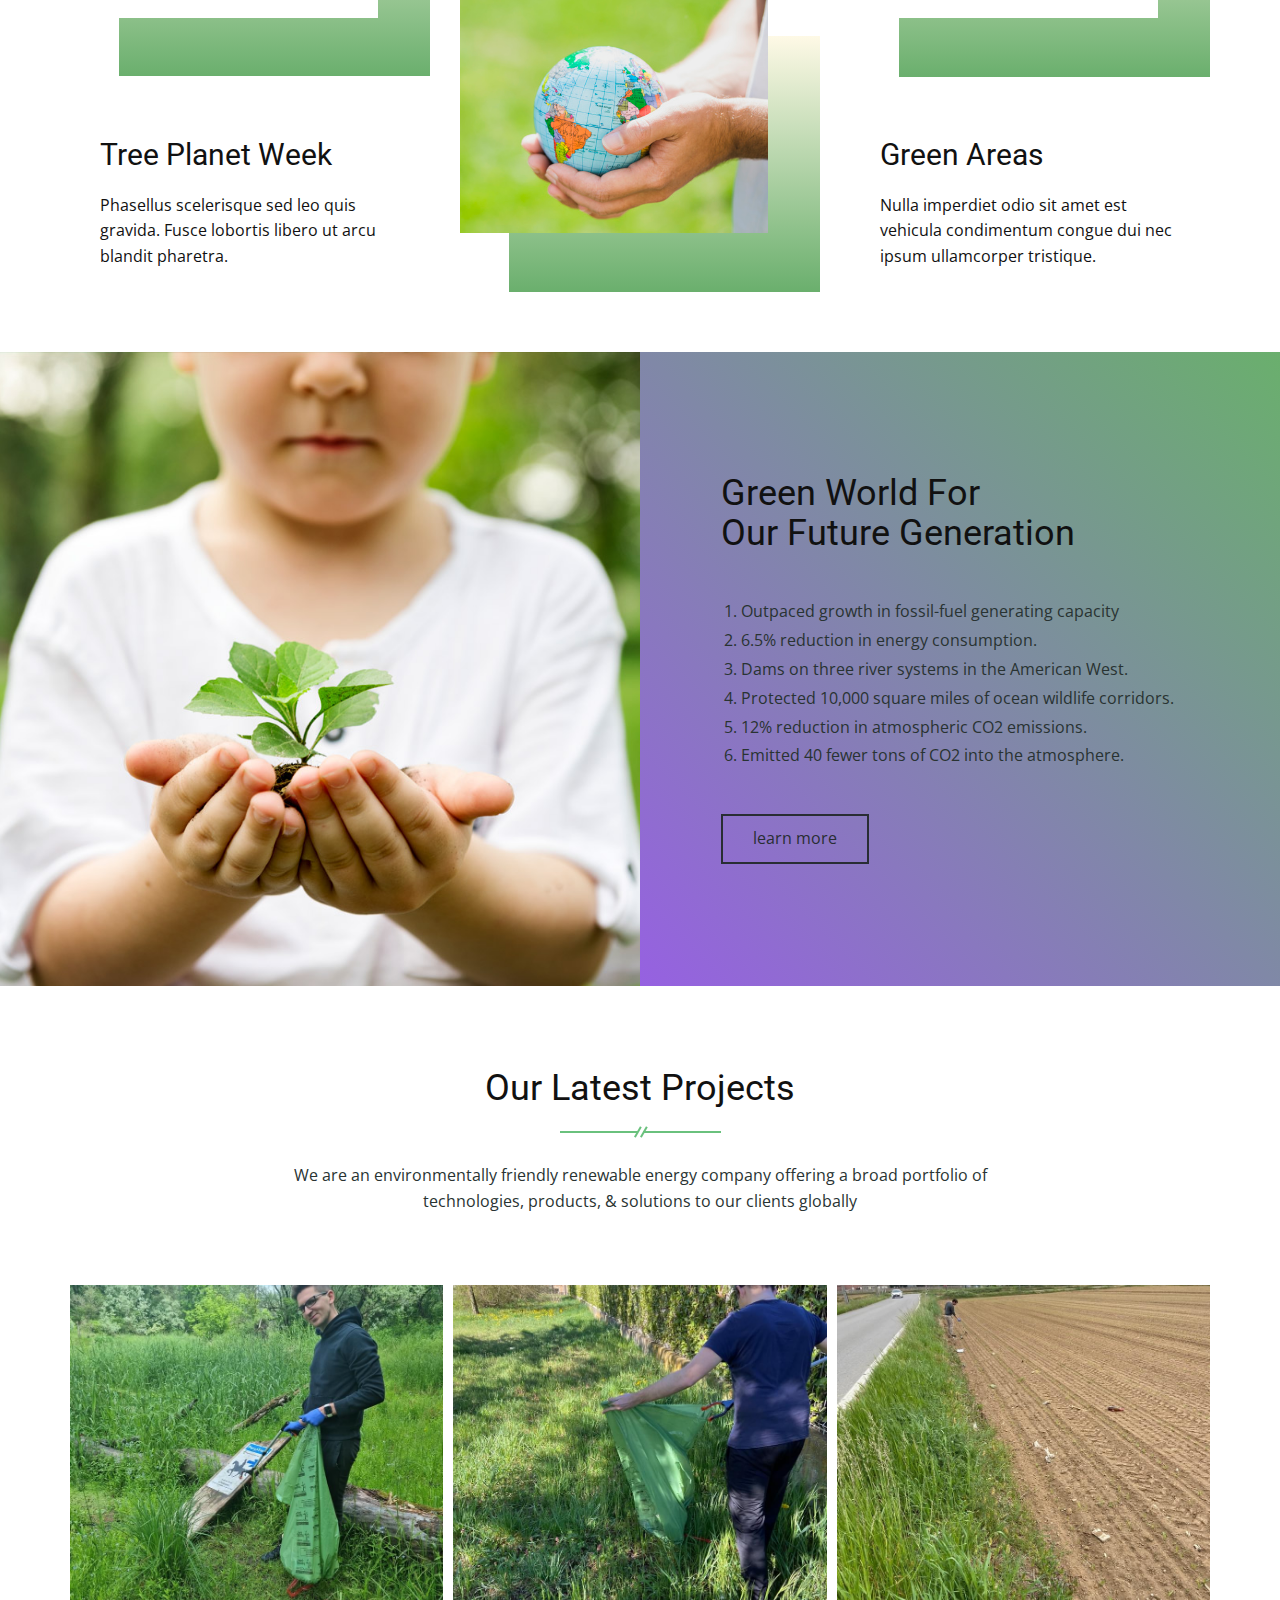
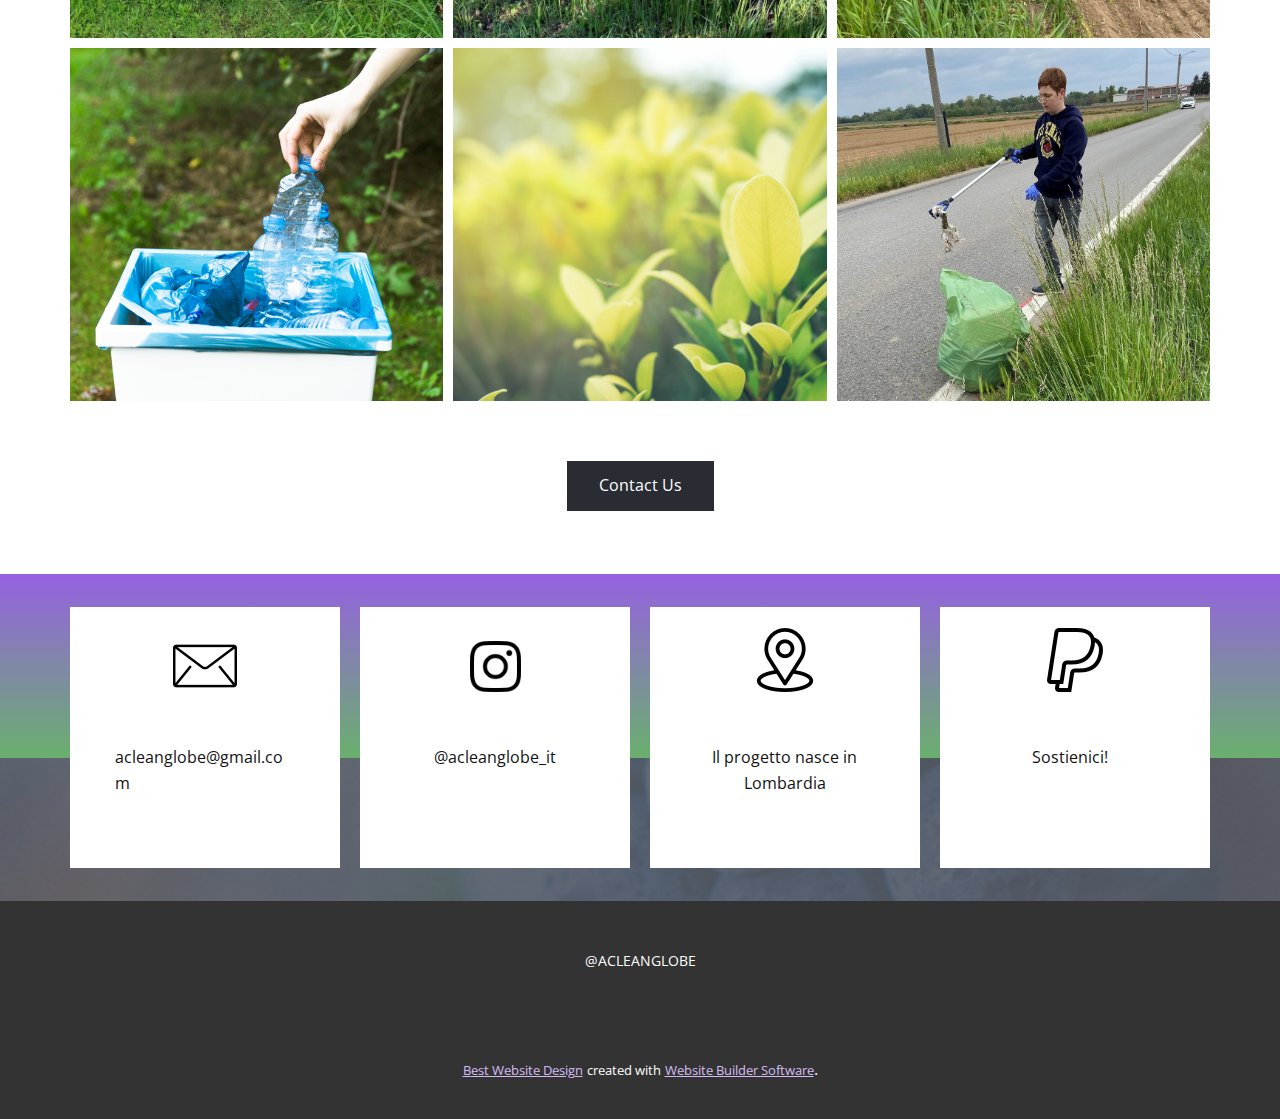
==== commit 964477dc: "Add files via upload" ====
--- a/index.html
+++ b/index.html
@@ -1,324 +1,385 @@
 <!DOCTYPE html>
-<html lang="en" style="font-size: 14px">
-    <head>
-        <script src="https://ajax.googleapis.com/ajax/libs/jquery/3.6.0/jquery.min.js"></script>
-        <script type="text/javascript" src="js/chart.js"></script>
-        <link rel="preconnect" href="https://fonts.googleapis.com">
-        <link rel="preconnect" href="https://fonts.gstatic.com" crossorigin>
-        <link href="https://fonts.googleapis.com/css2?family=Roboto:ital,wght@0,100;0,300;0,400;0,500;0,700;0,900;1,400&display=swap" rel="stylesheet">
-
-        <meta charset="UTF-8">
-        <meta name="viewport" content="width=device-width, initial-scale=1.0">    
-        <link href="css/style.css" rel="stylesheet">    
-        <title>ACG | A CLEAN GLOBE</title>
-    </head>
-    <body>
-        <nav class="navbar">
-            <div class="navbar__left-container">
-                <a href="#">
-                    <img src="img/logo-name.svg" alt="Logo" class="navbar__logo">
-                </a>
-            </div>
-            <div class="navbar__right-container">
-                <a href="#" class="navbar__elem">Home</a>
-                <a href="#purpose" class="navbar__elem">Purpose</a>
-                <a href="#data" class="navbar__elem">Statuto</a>
-                <a href="#contact-us" class="navbar__elem">Contact us</a>
-            </div>
+<html style="font-size: 16px;">
+  <head>
+    <meta name="viewport" content="width=device-width, initial-scale=1.0">
+    <meta charset="utf-8">
+    <meta name="keywords" content="Cleaner Energy for a Cleaner World, Plant Trees To Save Birds Residence, Our Mission, Help Us Recycle Dumps to Save World, Green World For
+                                Our Future Generation, Our Latest Projects, 3487, 154, 1456, 1354">
+    <meta name="description" content="">
+    <meta name="page_type" content="np-template-header-footer-from-plugin">
+    <title>HOME</title>
+    <link rel="stylesheet" href="nicepage.css" media="screen">
+<link rel="stylesheet" href="HOME.css" media="screen">
+    <script class="u-script" type="text/javascript" src="jquery-1.9.1.min.js" defer=""></script>
+    <script class="u-script" type="text/javascript" src="nicepage.js" defer=""></script>
+    <meta name="generator" content="Nicepage 4.10.5, nicepage.com">
+    <link id="u-theme-google-font" rel="stylesheet" href="https://fonts.googleapis.com/css?family=Roboto:100,100i,300,300i,400,400i,500,500i,700,700i,900,900i|Open+Sans:300,300i,400,400i,500,500i,600,600i,700,700i,800,800i">
+    
+    
+    
+    
+    
+    
+    
+    
+    
+    
+    <script type="application/ld+json">{
+		"@context": "http://schema.org",
+		"@type": "Organization",
+		"name": "",
+		"url": "/",
+		"logo": "images/default-logo.png"
+}</script>
+    <meta name="theme-color" content="#9661e1">
+    <meta property="og:title" content="HOME">
+    <meta property="og:type" content="website">
+    <link rel="canonical" href="/">
+  </head>
+  <body data-home-page="https://website1931419.nicepage.io/HOME.html?version=c152c0fb-b53c-4ea8-9082-350b43204e54" data-home-page-title="HOME" class="u-body u-overlap u-xl-mode"><header class="u-clearfix u-header" id="sec-bbfe"><div class="u-clearfix u-sheet u-sheet-1">
+        <nav class="u-menu u-menu-dropdown u-offcanvas u-menu-1">
+          <div class="menu-collapse" style="font-size: 1rem; letter-spacing: 0px;">
+            <a class="u-button-style u-custom-left-right-menu-spacing u-custom-padding-bottom u-custom-top-bottom-menu-spacing u-nav-link u-text-active-palette-1-base u-text-hover-palette-2-base" href="#">
+              <svg class="u-svg-link" viewBox="0 0 24 24"><use xlink:href="#menu-hamburger"></use></svg>
+              <svg class="u-svg-content" version="1.1" id="menu-hamburger" viewBox="0 0 16 16" x="0px" y="0px" xmlns:xlink="http://www.w3.org/1999/xlink" xmlns="http://www.w3.org/2000/svg"><g><rect y="1" width="16" height="2"></rect><rect y="7" width="16" height="2"></rect><rect y="13" width="16" height="2"></rect>
+</g></svg>
+            </a>
+          </div>
+          <div class="u-custom-menu u-nav-container"></div>
+          <div class="u-custom-menu u-nav-container-collapse">
+            <div class="u-black u-container-style u-inner-container-layout u-opacity u-opacity-95 u-sidenav">
+              <div class="u-inner-container-layout u-sidenav-overflow">
+                <div class="u-menu-close"></div>
+                <ul class="u-align-center u-nav u-popupmenu-items u-unstyled u-nav-1"><li class="u-nav-item"><a class="u-button-style u-nav-link" href="HOME.html">HOME</a>
+</li></ul>
+              </div>
+            </div>
+            <div class="u-black u-menu-overlay u-opacity u-opacity-70"></div>
+          </div>
         </nav>
-        <main class="main">
-            <header class="header u-margin-bottom-medium">
-                <div class="header__left">
-                    <div class="header__left-content">
-                        <h1 class="header__h1 u-margin-bottom-small">A CLEAN GLOBE</h1>
-                        <p class="p u-margin-bottom-medium">Per un mondo più pulito.</p>
-                        <a class="btn btn--simple about-us" style="color: black">About us</a>
-                    </div>
-                </div>
-                <div class="header__right">
-                    <img class="header__right-img" src="img/example.jpg" alt="IMG CARINA">
-                </div>
-            </header>
-            <section class="purpose" id="purpose">
-                <h2 class="h2">Purpose</h2>
-                <p class="p">Scopo del nostro progetto</p>
-            </section>
-            <section id="data" class="data u-margin-bottom-medium">
-                <div class="data__left">
-                    <div class="chart">
-                        <div class="chart__info-container">
-                            <p class="chart__info">Spazzatura raccolta</p>
-                        </div>
-                        <div class="chart__value-container">
-                            <p class="chart__value">16,15 KG</p>
-                        </div>
-                    </div>
-                    <div class="chart">
-                        <div class="chart__info-container">
-                            <p class="chart__info">KM Coperti</p>
-                        </div>
-                        <div class="chart__value-container">
-                            <p class="chart__value">7 KM</p>
-                        </div>
-                    </div>
-                    <div class="chart">
-                        <div class="chart__info-container">
-                            <p class="chart__info">Uscite effettuate</p>
-                        </div>
-                        <div class="chart__value-container">
-                            <p class="chart__value">5</p>
-                        </div>
-                    </div>
-                </div>
-                <div class="data__right">
-                    <div class="composition">
-                        <img alt="Photo 1" class="composition__photo composition__photo--p1" src="img/logo2.jpg" width="55%">
-                        <img alt="Photo 1" class="composition__photo composition__photo--p2" src="img/logo3.jpg">
-                        <img alt="Photo 1" class="composition__photo composition__photo--p3" src="img/logo4.jpg">
-
-                    </div>
-                </div>
-                
-            
-
-            
-        </main>
-
-       
-        
-        <meta name="viewport" content="width=device-width, initial-scale=1.0" />
-  <meta charset="utf-8" />
-  <meta name="keywords" content="Let&amp;apos;s Connect" />
-  <meta name="description" content="" />
-  <meta name="page_type" content="np-template-header-footer-from-plugin" />
-  <link rel="stylesheet" href="nicepage.css" media="screen" />
-  <link rel="stylesheet" href="Page-11.css" media="screen" />
-
-  <meta name="generator" content="Nicepage 4.10.5, nicepage.com" />
-  <link
-    id="u-theme-google-font"
-    rel="stylesheet"
-    href="https://fonts.googleapis.com/css?family=Roboto:100,100i,300,300i,400,400i,500,500i,700,700i,900,900i|Open+Sans:300,300i,400,400i,500,500i,600,600i,700,700i,800,800i"/>
-    
-  <meta name="theme-color" content="#9661e1" />
-  <meta property="og:title" content="Page 11" />
-  <meta property="og:type" content="website" />
-
-  <body class="u-body u-xl-mode">
-    <section
-      class="u-align-center u-clearfix u-image u-shading u-section-1"
-      src=""
-      data-image-width="256"
-      data-image-height="256"
-      id="sec-0464"
-    ></section>
-    <section
-      class="u-align-center u-clearfix u-white u-section-2"
-      id="sec-c628"
-    >
-      <div class="u-clearfix u-sheet u-sheet-1">
-        <h2 class="u-text u-text-1">ABOUT US</h2>
-        <div class="u-clearfix u-expanded-width u-layout-wrap u-layout-wrap-1">
+        <a href="#" class="u-image u-logo u-image-1">
+          <img src="images/default-logo.png" class="u-logo-image u-logo-image-1">
+        </a>
+        <nav class="u-menu u-menu-dropdown u-offcanvas u-menu-2">
+          <div class="menu-collapse">
+            <a class="u-button-style u-custom-color u-custom-text-color u-file-icon u-nav-link" href="#">
+              <img src="images/1946488.png" alt="">
+            </a>
+          </div>
+          <div class="u-custom-menu u-nav-container">
+            <ul class="u-nav u-unstyled u-nav-2"><li class="u-nav-item"><a class="u-button-style u-nav-link u-text-white" href="HOME.html" style="padding: 10px 16px;">HOME</a>
+</li><li class="u-nav-item"><a class="u-button-style u-nav-link u-text-white" href="STATUTO.html" style="padding: 10px 16px;">STATUTO</a>
+</li></ul>
+          </div>
+          <div class="u-custom-menu u-nav-container-collapse">
+            <div class="u-container-style u-inner-container-layout u-opacity u-opacity-95 u-sidenav u-white">
+              <div class="u-inner-container-layout u-sidenav-overflow">
+                <div class="u-menu-close"></div>
+                <ul class="u-align-center u-nav u-popupmenu-items u-unstyled u-nav-3"><li class="u-nav-item"><a class="u-button-style u-nav-link" href="HOME.html">HOME</a>
+</li><li class="u-nav-item"><a class="u-button-style u-nav-link" href="STATUTO.html">STATUTO</a>
+</li></ul>
+              </div>
+            </div>
+            <div class="u-black u-menu-overlay u-opacity u-opacity-70"></div>
+          </div>
+        </nav>
+      </div></header> 
+    <section class="u-clearfix u-image u-section-1" id="sec-0896" data-image-width="1600" data-image-height="838">
+      <div class="u-clearfix u-sheet u-sheet-1">
+        <div class="u-align-left u-container-style u-group u-group-1">
+          <div class="u-container-layout u-container-layout-1">
+            <div class="u-image u-image-circle u-preserve-proportions u-image-1" alt="" data-image-width="1081" data-image-height="1080"></div>
+            <h1 class="u-text u-text-palette-5-dark-2 u-title u-text-1"><b>Clean the globe for</b>
+              <br>a better world
+            </h1>
+            <p class="u-large-text u-text u-text-variant u-text-2">Siamo un gruppo di ragazzi, motivati dalla passione per l'ambiente e da una grande voglia di metterci in gioco!</p>
+          </div>
+        </div>
+      </div>
+    </section>
+    <section class="u-clearfix u-palette-5-dark-2 u-section-2" id="sec-d5c1">
+      <div class="u-clearfix u-sheet u-sheet-1">
+        <div class="u-clearfix u-expanded-width u-gutter-30 u-layout-wrap u-layout-wrap-1">
           <div class="u-layout">
+            <div class="u-layout-row">
+              <div class="u-align-center u-border-no-bottom u-border-no-left u-border-no-right u-border-no-top u-container-style u-layout-cell u-left-cell u-palette-2-light-3 u-size-20 u-size-20-md u-layout-cell-1">
+                <div class="u-container-layout u-container-layout-1"><span class="u-align-left u-icon u-icon-circle u-palette-1-base u-icon-1"><svg class="u-svg-link" preserveAspectRatio="xMidYMin slice" viewBox="0 0 512 512" style=""><use xlink:href="#svg-b58c"></use></svg><svg class="u-svg-content" viewBox="0 0 512 512" x="0px" y="0px" id="svg-b58c" style="enable-background:new 0 0 512 512;"><g><g><path d="M394.163,119.466c-4.535-31.37-19.603-60.217-43.037-82.042C325.213,13.291,291.431,0,256.002,0    c-35.429,0-69.211,13.291-95.125,37.424c-23.434,21.825-38.501,50.672-43.037,82.042c-50.475,22.04-83.763,72.319-83.763,127.977    c0,76.979,62.627,139.605,139.605,139.605c23.725,0,46.846-6.032,67.318-17.307V512h30V369.741    c20.472,11.275,43.593,17.307,67.318,17.307c76.979,0,139.605-62.627,139.605-139.605    C477.926,191.785,444.638,141.505,394.163,119.466z M338.32,357.048c-24.474,0-48.13-8.171-67.318-23.122v-91.75l67.279-35.375    l-13.962-26.553l-53.317,28.034V149.23h-30v125.545l-53.317-28.034l-13.962,26.553l67.279,35.375v25.257    c-19.188,14.951-42.844,23.122-67.318,23.122c-60.437,0-109.605-49.169-109.605-109.605c0-46.211,29.226-87.7,72.725-103.241    l9.176-3.278l0.734-9.716c2.078-27.469,14.369-52.979,34.61-71.83C201.665,40.433,228.187,30,256.002,30    s54.337,10.433,74.679,29.377c20.241,18.851,32.532,44.36,34.61,71.83l0.734,9.716l9.176,3.278    c43.499,15.541,72.725,57.03,72.725,103.241C447.926,307.879,398.757,357.048,338.32,357.048z"></path>
+</g>
+</g></svg></span>
+                  <h3 class="u-text u-text-custom-color-1 u-text-1">Qtá smaltita</h3>
+                  <h3 class="u-text u-text-2" data-animation-name="counter" data-animation-event="scroll" data-animation-duration="3000">16,15 kg</h3>
+                </div>
+              </div>
+              <div class="u-container-style u-layout-cell u-palette-2-light-3 u-size-20 u-size-20-md u-layout-cell-2">
+                <div class="u-container-layout u-container-layout-2"><span class="u-align-left u-icon u-icon-circle u-palette-1-base u-icon-2"><svg class="u-svg-link" preserveAspectRatio="xMidYMin slice" viewBox="0 0 512 512" style=""><use xlink:href="#svg-c88a"></use></svg><svg class="u-svg-content" viewBox="0 0 512 512" x="0px" y="0px" id="svg-c88a" style="enable-background:new 0 0 512 512;"><g><g><path d="M400.769,161.894c-13.492-30.843-32.268-60.196-55.809-87.247c-39.996-45.958-79.756-69.304-81.43-70.275L256,0    l-7.531,4.372c-1.673,0.972-41.433,24.317-81.43,70.275c-23.541,27.051-42.317,56.404-55.809,87.247    C94.295,200.608,85.71,241.715,85.71,284.072c0,88.336,68.579,160.952,155.291,167.411V512h29.999v-60.517    c86.712-6.46,155.291-79.076,155.291-167.411C426.29,241.716,417.704,200.608,400.769,161.894z M188.999,95.112    c18.864-21.805,37.891-38.23,52.001-49.091V177.19l-79.935-44.823C169.317,119.536,178.64,107.088,188.999,95.112z     M138.467,174.484c2.359-5.423,4.905-10.799,7.624-16.122L241,211.583v95.705L119.39,239.095    C123.045,216.938,129.405,195.324,138.467,174.484z M241.001,421.375c-70.149-6.381-125.293-65.518-125.293-137.303    c0-4.176,0.109-8.337,0.294-12.484l124.999,70.094V421.375z M373.284,173.916c9.193,21.016,15.636,42.821,19.324,65.179    l-121.609,68.193v-95.705l94.913-53.224C368.538,163.498,370.997,168.684,373.284,173.916z M270.998,177.19V45.988    c13.907,10.7,32.613,26.842,51.332,48.353c10.627,12.212,20.178,24.916,28.608,38.023L270.998,177.19z M270.999,421.375v-79.693    l124.998-70.093c0.185,4.148,0.294,8.308,0.294,12.484C396.292,355.856,341.149,414.994,270.999,421.375z"></path>
+</g>
+</g></svg></span>
+                  <h3 class="u-align-center u-text u-text-custom-color-1 u-text-3">Copertura</h3>
+                  <h3 class="u-align-center u-text u-text-4" data-animation-name="counter" data-animation-event="scroll" data-animation-duration="3000">7 km</h3>
+                </div>
+              </div>
+              <div class="u-align-center u-container-style u-layout-cell u-palette-2-light-3 u-right-cell u-size-20 u-size-20-md u-layout-cell-3">
+                <div class="u-container-layout u-container-layout-3"><span class="u-align-left u-icon u-icon-circle u-palette-1-base u-icon-3"><svg class="u-svg-link" preserveAspectRatio="xMidYMin slice" viewBox="0 0 469.824 469.824" style=""><use xlink:href="#svg-d271"></use></svg><svg class="u-svg-content" viewBox="0 0 469.824 469.824" x="0px" y="0px" id="svg-d271" style="enable-background:new 0 0 469.824 469.824;"><g><g><path d="M188.885,67.36C147.84,26.336,67.52,21.579,10.667,21.579C4.779,21.579,0,26.357,0,32.245    c0,56.853,4.736,137.173,45.781,178.219c17.323,17.323,43.883,25.067,70.208,25.067c28.608,0,56.96-9.152,72.896-25.088    C219.456,179.872,225.067,103.52,188.885,67.36z M173.803,195.381c-22.827,22.805-86.208,26.709-112.917,0    C27.755,162.251,22.016,94.944,21.397,42.976c51.968,0.619,119.275,6.357,152.405,39.488    C200.512,109.173,196.608,172.576,173.803,195.381z"></path>
+</g>
+</g><g><g><path d="M459.157,63.776c-56.853,0-137.173,4.736-178.219,45.781c-36.181,36.16-30.571,112.512,0,143.083    c15.936,15.915,44.267,25.067,72.875,25.067c26.325,0,52.864-7.723,70.229-25.045c41.024-41.045,45.781-121.365,45.781-178.219    C469.824,68.555,465.045,63.776,459.157,63.776z M408.917,237.557c-26.709,26.709-90.112,22.805-112.917,0    c-22.805-22.805-26.709-86.208,0-112.917c33.131-33.131,100.437-38.869,152.405-39.488    C447.787,137.141,442.048,204.448,408.917,237.557z"></path>
+</g>
+</g><g><g><path d="M382.123,156.107c-2.517-5.355-9.728-7.189-15.04-4.715c-81.813,38.464-122.005,105.536-140.267,174.485    c-22.592-146.603-87.936-191.296-115.648-210.261c-3.456-2.368-6.144-4.096-7.637-5.568c-4.16-4.16-10.923-4.16-15.083,0    c-4.16,4.16-4.16,10.923,0,15.083c2.112,2.091,5.76,4.715,10.688,8.085c31.232,21.355,114.197,78.123,114.197,304.363    c0,5.888,4.779,10.667,10.667,10.667s10.667-4.779,10.667-10.645c0-91.413,24.555-211.925,141.504-266.88    c0-0.021,1.728-0.832,1.728-0.832C383.211,167.371,384.64,161.44,382.123,156.107z"></path>
+</g>
+</g></svg></span>
+                  <h3 class="u-text u-text-custom-color-1 u-text-5">Uscite effettuate</h3>
+                  <h3 class="u-text u-text-6" data-animation-name="counter" data-animation-event="scroll" data-animation-duration="3000">5</h3>
+                </div>
+              </div>
+            </div>
+          </div>
+        </div>
+      </div>
+    </section>
+    <section class="u-clearfix u-section-3" id="carousel_9cc2">
+      <div class="u-clearfix u-expanded-width u-layout-wrap u-layout-wrap-1">
+        <div class="u-gutter-0 u-layout">
+          <div class="u-layout-row">
+            <div class="u-container-style u-image u-layout-cell u-left-cell u-size-30 u-image-1" data-image-width="1080" data-image-height="1080">
+              <div class="u-container-layout"></div>
+            </div>
+            <div class="u-align-left-sm u-align-left-xs u-container-style u-gradient u-layout-cell u-right-cell u-size-30 u-layout-cell-2">
+              <div class="u-container-layout u-valign-middle u-container-layout-2">
+                <h2 class="u-text u-text-1">Plant Trees To Save Birds Residence</h2>
+                <p class="u-text u-text-palette-4-dark-3 u-text-2">Donec placerat mi et tortor bibendum, at accumsan nunc accumsan. Vivamus sed nisl sit amet ex convallis imperdiet. Lorem ipsum dolor sit amet, consectetur adipiscing elit nullam nunc justo sagittis suscipit ultrices.</p>
+                <a href="https://nicepage.online" class="u-border-2 u-border-palette-5-dark-3 u-btn u-button-style u-btn-1">learn more</a>
+              </div>
+            </div>
+          </div>
+        </div>
+      </div>
+    </section>
+    <section class="u-clearfix u-section-4" id="sec-6dbd">
+      <div class="u-clearfix u-sheet u-sheet-1">
+        <div class="u-clearfix u-expanded-width u-gutter-30 u-layout-wrap u-layout-wrap-1">
+          <div class="u-layout">
+            <div class="u-layout-row">
+              <div class="u-align-left u-container-style u-layout-cell u-left-cell u-size-36 u-layout-cell-1">
+                <div class="u-container-layout">
+                  <div class="u-gradient u-shape u-shape-1"></div>
+                  <img class="u-image u-image-1" src="images/20220507_112951.jpg" data-image-width="943" data-image-height="1080">
+                  <div class="u-align-left-xs u-container-style u-group u-image u-image-2">
+                    <div class="u-container-layout u-valign-middle u-container-layout-2">
+                      <h5 class="u-text u-text-1">Simone Tosello</h5>
+                      <p class="u-text u-text-2">CEO, A Clean Globe</p>
+                    </div>
+                  </div>
+                </div>
+              </div>
+              <div class="u-align-left u-container-style u-layout-cell u-right-cell u-size-24 u-layout-cell-2">
+                <div class="u-container-layout u-valign-middle-xs u-container-layout-3"><span class="u-icon u-icon-circle u-text-palette-1-base u-icon-1"><svg class="u-svg-link" preserveAspectRatio="xMidYMin slice" viewBox="0 0 95.333 95.332" style=""><use xlink:href="#svg-8694"></use></svg><svg class="u-svg-content" viewBox="0 0 95.333 95.332" x="0px" y="0px" id="svg-8694" style="enable-background:new 0 0 95.333 95.332;"><g><g><path d="M30.512,43.939c-2.348-0.676-4.696-1.019-6.98-1.019c-3.527,0-6.47,0.806-8.752,1.793    c2.2-8.054,7.485-21.951,18.013-23.516c0.975-0.145,1.774-0.85,2.04-1.799l2.301-8.23c0.194-0.696,0.079-1.441-0.318-2.045    s-1.035-1.007-1.75-1.105c-0.777-0.106-1.569-0.16-2.354-0.16c-12.637,0-25.152,13.19-30.433,32.076    c-3.1,11.08-4.009,27.738,3.627,38.223c4.273,5.867,10.507,9,18.529,9.313c0.033,0.001,0.065,0.002,0.098,0.002    c9.898,0,18.675-6.666,21.345-16.209c1.595-5.705,0.874-11.688-2.032-16.851C40.971,49.307,36.236,45.586,30.512,43.939z"></path><path d="M92.471,54.413c-2.875-5.106-7.61-8.827-13.334-10.474c-2.348-0.676-4.696-1.019-6.979-1.019    c-3.527,0-6.471,0.806-8.753,1.793c2.2-8.054,7.485-21.951,18.014-23.516c0.975-0.145,1.773-0.85,2.04-1.799l2.301-8.23    c0.194-0.696,0.079-1.441-0.318-2.045c-0.396-0.604-1.034-1.007-1.75-1.105c-0.776-0.106-1.568-0.16-2.354-0.16    c-12.637,0-25.152,13.19-30.434,32.076c-3.099,11.08-4.008,27.738,3.629,38.225c4.272,5.866,10.507,9,18.528,9.312    c0.033,0.001,0.065,0.002,0.099,0.002c9.897,0,18.675-6.666,21.345-16.209C96.098,65.559,95.376,59.575,92.471,54.413z"></path>
+</g>
+</g></svg></span>
+                  <h2 class="u-text u-text-3">Our Mission</h2>
+                  <p class="u-text u-text-4">Clean the world 🌍</p>
+                </div>
+              </div>
+            </div>
+          </div>
+        </div>
+      </div>
+    </section>
+    <section class="u-clearfix u-section-5" id="carousel_1dbf">
+      <div class="u-clearfix u-expanded-width u-layout-wrap u-layout-wrap-1">
+        <div class="u-gutter-0 u-layout">
+          <div class="u-layout-row">
+            <div class="u-container-style u-gradient u-layout-cell u-left-cell u-size-30 u-layout-cell-1">
+              <div class="u-container-layout u-container-layout-1">
+                <h2 class="u-text u-text-1">Mappa interattiva del progetto</h2>
+                <p class="u-text u-text-palette-4-dark-3 u-text-2">Tramite questa mappa sarai aggiornato in tempo reale sulle zone in cui siamo intervenuti!</p>
+                <a href="https://nicepage.best" class="u-border-2 u-border-palette-5-dark-3 u-btn u-button-style u-btn-1">learn more</a>
+              </div>
+            </div>
+            <div class="u-align-left-sm u-align-left-xs u-container-style u-layout-cell u-right-cell u-size-30 u-layout-cell-2">
+              <div class="u-container-layout">
+                <div class="u-expanded u-grey-light-2 u-map">
+                  <div class="embed-responsive">
+                    <iframe class="embed-responsive-item" src="https://www.google.com/maps/d/u/0/embed?mid=1v0U8sfm36Qx8Yx3tgmpROhO8DEi6_hW_&amp;ehbc=2E312F" data-map="[base64]"></iframe>
+                  </div>
+                </div>
+              </div>
+            </div>
+          </div>
+        </div>
+      </div>
+    </section>
+    <section class="u-clearfix u-section-6" id="sec-4be1">
+      <div class="u-clearfix u-sheet u-sheet-1">
+        <div class="u-clearfix u-expanded-width u-gutter-30 u-layout-wrap u-layout-wrap-1">
+          <div class="u-layout">
+            <div class="u-layout-row">
+              <div class="u-size-20 u-size-30-md">
+                <div class="u-layout-col">
+                  <div class="u-align-left u-container-style u-layout-cell u-left-cell u-size-36 u-layout-cell-1">
+                    <div class="u-container-layout">
+                      <div class="u-align-left u-gradient u-shape u-shape-1"></div>
+                      <img src="images/logo4.jpg" alt="" class="u-align-left u-image u-image-1" data-image-width="1080" data-image-height="1080">
+                    </div>
+                  </div>
+                  <div class="u-align-left u-container-style u-layout-cell u-left-cell u-size-24 u-layout-cell-2">
+                    <div class="u-container-layout u-valign-middle u-container-layout-2">
+                      <h3 class="u-text u-text-1">Tree Planet Week</h3>
+                      <p class="u-text u-text-2">Phasellus scelerisque sed leo quis gravida. Fusce lobortis libero ut arcu blandit pharetra.</p>
+                    </div>
+                  </div>
+                </div>
+              </div>
+              <div class="u-size-20 u-size-30-md">
+                <div class="u-layout-col">
+                  <div class="u-align-left u-container-style u-layout-cell u-size-24 u-layout-cell-3">
+                    <div class="u-container-layout u-valign-middle u-container-layout-3">
+                      <h3 class="u-text u-text-3">Around Clean</h3>
+                      <p class="u-text u-text-4">Duis ornare sapien at arcu rutrum, ut commodo magna vulputate volutpat ullamcorper diam et luctus.</p>
+                    </div>
+                  </div>
+                  <div class="u-align-left u-container-style u-layout-cell u-size-36 u-layout-cell-4">
+                    <div class="u-container-layout">
+                      <div class="u-align-left u-gradient u-shape u-shape-2"></div>
+                      <img src="images/manshandholdingsmallglobe_232147817169.jpg" alt="" class="u-align-left u-image u-image-2">
+                    </div>
+                  </div>
+                </div>
+              </div>
+              <div class="u-size-20 u-size-60-md">
+                <div class="u-layout-col">
+                  <div class="u-align-left u-container-style u-layout-cell u-right-cell u-size-36 u-layout-cell-5">
+                    <div class="u-container-layout">
+                      <div class="u-align-left u-gradient u-shape u-shape-3"></div>
+                      <img src="images/logo3.jpg" alt="" class="u-align-left u-image u-image-3" data-image-width="1080" data-image-height="1080">
+                    </div>
+                  </div>
+                  <div class="u-align-left u-container-style u-layout-cell u-right-cell u-size-24 u-layout-cell-6">
+                    <div class="u-container-layout u-valign-middle u-container-layout-6">
+                      <h3 class="u-text u-text-5">Green Areas</h3>
+                      <p class="u-text u-text-6">Nulla imperdiet odio sit amet est vehicula condimentum congue dui nec ipsum ullamcorper tristique.</p>
+                    </div>
+                  </div>
+                </div>
+              </div>
+            </div>
+          </div>
+        </div>
+      </div>
+    </section>
+    <section class="u-clearfix u-section-7" id="carousel_59d8">
+      <div class="u-clearfix u-expanded-width u-layout-wrap u-layout-wrap-1">
+        <div class="u-gutter-0 u-layout">
+          <div class="u-layout-row">
+            <div class="u-container-style u-image u-layout-cell u-left-cell u-size-30 u-image-1">
+              <div class="u-container-layout"></div>
+            </div>
+            <div class="u-align-left-sm u-align-left-xs u-container-style u-gradient u-layout-cell u-right-cell u-size-30 u-layout-cell-2">
+              <div class="u-container-layout u-valign-middle u-container-layout-2">
+                <h2 class="u-text u-text-1">Green World For <br>Our Future Generation
+                </h2>
+                <ol class="u-indent-0 u-text u-text-palette-4-dark-3 u-text-2">
+                  <li>Outpaced growth in fossil-fuel generating capacity</li>
+                  <li>6.5% reduction in energy consumption.&nbsp;</li>
+                  <li>Dams on three river systems in the American West.&nbsp;</li>
+                  <li>Protected 10,000 square miles of ocean wildlife corridors.</li>
+                  <li>12% reduction in atmospheric CO2 emissions.&nbsp;</li>
+                  <li>Emitted 40 fewer tons of CO2 into the atmosphere.<br>
+                  </li>
+                </ol>
+                <a href="https://nicepage.com/c/sale-website-templates" class="u-border-2 u-border-palette-5-dark-3 u-btn u-button-style u-btn-1">learn more</a>
+              </div>
+            </div>
+          </div>
+        </div>
+      </div>
+    </section>
+    <section class="u-clearfix u-section-8" id="sec-513d">
+      <div class="u-clearfix u-sheet u-sheet-1">
+        <div class="u-container-style u-expanded-width-md u-expanded-width-sm u-expanded-width-xs u-group u-group-1">
+          <div class="u-container-layout u-valign-middle u-container-layout-1">
+            <h2 class="u-align-center u-text u-text-1">Our Latest Projects</h2>
+            <img src="images/line.png" alt="" class="u-image u-image-default u-image-1" data-image-width="161" data-image-height="12">
+            <p class="u-align-center u-text u-text-palette-4-dark-3 u-text-2">We are an environmentally friendly renewable energy company offering a broad portfolio of technologies, products, &amp; solutions to our clients globally</p>
+          </div>
+        </div>
+        <div class="u-clearfix u-expanded-width u-gutter-10 u-layout-wrap u-layout-wrap-1">
+          <div class="u-gutter-0 u-layout">
             <div class="u-layout-col">
               <div class="u-size-30">
                 <div class="u-layout-row">
-                  <div
-                    class="u-align-center u-container-style u-layout-cell u-left-cell u-size-15 u-size-30-md u-layout-cell-1"
-                  >
-                    <div
-                      class="u-container-layout u-valign-top u-container-layout-1"
-                    >
-                      <span
-                        class="u-icon u-icon-circle u-text-custom-color-1 u-icon-1"
-                        ><svg
-                          class="u-svg-link"
-                          preserveAspectRatio="xMidYMin slice"
-                          viewBox="0 0 512 512"
-                          style=""
-                        >
-                          <use xlink:href="#svg-1f7b"></use></svg
-                        ><svg
-                          class="u-svg-content"
-                          viewBox="0 0 512 512"
-                          x="0px"
-                          y="0px"
-                          id="svg-1f7b"
-                          style="enable-background: new 0 0 512 512"
-                        >
-                          <g>
-                            <g>
-                              <path
-                                d="M256,0C153.755,0,70.573,83.182,70.573,185.426c0,126.888,165.939,313.167,173.004,321.035    c6.636,7.391,18.222,7.378,24.846,0c7.065-7.868,173.004-194.147,173.004-321.035C441.425,83.182,358.244,0,256,0z M256,278.719    c-51.442,0-93.292-41.851-93.292-93.293S204.559,92.134,256,92.134s93.291,41.851,93.291,93.293S307.441,278.719,256,278.719z"
-                              ></path>
-                            </g>
-                          </g></svg
-                      ></span>
-                      <h6 class="u-text u-text-2">DOVE NASCE IL PROGETTO</h6>
-                      <p class="u-text u-text-3">Lombardia</p>
-                    </div>
-                  </div>
-                  <div
-                    class="u-align-center u-container-style u-layout-cell u-size-15 u-size-30-md u-layout-cell-2"
-                  >
-                    <div
-                      class="u-container-layout u-valign-top u-container-layout-2"
-                    >
-                      <span
-                        class="u-icon u-icon-circle u-text-custom-color-1 u-icon-2"
-                        ><svg
-                          class="u-svg-link"
-                          preserveAspectRatio="xMidYMin slice"
-                          viewBox="0 0 384 384"
-                          style=""
-                        >
-                          <use xlink:href="#svg-2858"></use></svg
-                        ><svg
-                          class="u-svg-content"
-                          viewBox="0 0 384 384"
-                          x="0px"
-                          y="0px"
-                          id="svg-2858"
-                          style="enable-background: new 0 0 384 384"
-                        >
-                          <g>
-                            <g>
-                              <path
-                                d="M353.188,252.052c-23.51,0-46.594-3.677-68.469-10.906c-10.719-3.656-23.896-0.302-30.438,6.417l-43.177,32.594    c-50.073-26.729-80.917-57.563-107.281-107.26l31.635-42.052c8.219-8.208,11.167-20.198,7.635-31.448    c-7.26-21.99-10.948-45.063-10.948-68.583C132.146,13.823,118.323,0,101.333,0H30.813C13.823,0,0,13.823,0,30.813    C0,225.563,158.438,384,353.188,384c16.99,0,30.813-13.823,30.813-30.813v-70.323C384,265.875,370.177,252.052,353.188,252.052z"
-                              ></path>
-                            </g>
-                          </g></svg
-                      ></span>
-                      <h6 class="u-text u-text-4">phone number</h6>
-                      <p class="u-text u-text-5">Non ancora disponibile</p>
-                    </div>
-                  </div>
-                  <div
-                    class="u-align-left u-container-style u-layout-cell u-size-15 u-size-30-md u-layout-cell-2"
-                  >
-                    <div class="u-container-layout u-container-layout-2">
-                      <span
-                        class="u-file-icon u-icon u-text-custom-color-1 u-icon-2"
-                        ><img src="images/1.png"
-                      /></span>
-                      <h6 class="u-align-center u-text-4">SOCIAL</h6>
-                      <p style="text-align: center">@acleanglobe_it</p>
-                    </div>
-                  </div>
-                  <div
-                    class="u-container-style u-layout-cell u-right-cell u-size-15 u-size-30-md u-layout-cell-4"
-                  >
-                    <div
-                      class="u-container-layout u-valign-top u-container-layout-4"
-                    >
-                      <span
-                        class="u-icon u-icon-circle u-text-custom-color-1 u-icon-4"
-                        ><svg
-                          class="u-svg-link"
-                          preserveAspectRatio="xMidYMin slice"
-                          viewBox="0 0 512 512"
-                          style=""
-                        >
-                          <use xlink:href="#svg-40e6"></use></svg
-                        ><svg
-                          class="u-svg-content"
-                          viewBox="0 0 512 512"
-                          x="0px"
-                          y="0px"
-                          id="svg-40e6"
-                          style="enable-background: new 0 0 512 512"
-                        >
-                          <g>
-                            <g>
-                              <path
-                                d="M467,61H45c-6.927,0-13.412,1.703-19.279,4.51L255,294.789l51.389-49.387c0,0,0.004-0.005,0.005-0.007    c0.001-0.002,0.005-0.004,0.005-0.004L486.286,65.514C480.418,62.705,473.929,61,467,61z"
-                              ></path>
-                            </g>
-                          </g>
-                          <g>
-                            <g>
-                              <path
-                                d="M507.496,86.728L338.213,256.002L507.49,425.279c2.807-5.867,4.51-12.352,4.51-19.279V106    C512,99.077,510.301,92.593,507.496,86.728z"
-                              ></path>
-                            </g>
-                          </g>
-                          <g>
-                            <g>
-                              <path
-                                d="M4.51,86.721C1.703,92.588,0,99.073,0,106v300c0,6.923,1.701,13.409,4.506,19.274L173.789,256L4.51,86.721z"
-                              ></path>
-                            </g>
-                          </g>
-                          <g>
-                            <g>
-                              <path
-                                d="M317.002,277.213l-51.396,49.393c-2.93,2.93-6.768,4.395-10.605,4.395s-7.676-1.465-10.605-4.395L195,277.211    L25.714,446.486C31.582,449.295,38.071,451,45,451h422c6.927,0,13.412-1.703,19.279-4.51L317.002,277.213z"
-                              ></path>
-                            </g>
-                          </g></svg
-                      ></span>
-                      <h6 class="u-align-center u-text u-text-8">mail</h6>
-                      <p class="u-align-center u-text u-text-9">
-                        acleanglobe@gmail.com
-                      </p>
-                    </div>
+                  <div class="u-container-style u-image u-layout-cell u-left-cell u-size-20 u-image-2" data-image-width="810" data-image-height="1080">
+                    <div class="u-container-layout"></div>
+                  </div>
+                  <div class="u-container-style u-image u-layout-cell u-size-20 u-image-3" data-image-width="810" data-image-height="1080">
+                    <div class="u-container-layout"></div>
+                  </div>
+                  <div class="u-container-style u-image u-layout-cell u-right-cell u-size-20 u-image-4" data-image-width="810" data-image-height="1080">
+                    <div class="u-container-layout"></div>
                   </div>
                 </div>
               </div>
               <div class="u-size-30">
                 <div class="u-layout-row">
-                  <div class="u-size-30">
-                    <div class="u-layout-col">
-                      <div
-                        class="u-container-style u-layout-cell u-left-cell u-size-60 u-layout-cell-5"
-                      >
-                        <div class="u-container-layout u-container-layout-5">
-                          
-                  <div class="u-size-30">
-                    <div class="u-layout-col">
-                      
-                        <div
-                          class="u-container-layout u-valign-top u-container-layout-6">
-                          <h3
-                            class="u-align-center u-text u-text-default u-text-11">
-                            PROGETTO IN CORSO
-                          </h3>
-                          <div
-                            class="u-expanded-width u-grey-light-2 u-map u-map-1">
-                            <div class="embed-responsive">
-                              <iframe
-                                class="embed-responsive-item"
-                                src="https://www.google.com/maps/d/u/0/embed?mid=1v0U8sfm36Qx8Yx3tgmpROhO8DEi6_hW_&amp;ehbc=2E312F"
-                                data-map="[base64]"
-                              ></iframe>
-                            </div>
-                          </div>
-                        </div>
-                      </div>
-                    </div>
-                          
-    </section>
-      
-        <script>
-            $(".phone").on('click', function() {
-                $(".popup-phone").addClass('model-open');
-            }); 
-            $(".close-btn, .bg-overlay").click(function(){
-                $(".popup-phone").removeClass('model-open');
-            });
-            $(".email").on('click', function() {
-                $(".popup-email").addClass('model-open');
-            }); 
-            $(".close-btn, .bg-overlay").click(function(){
-                $(".popup-email").removeClass('model-open');
-            });
-            $(".about-us").on('click', function() {
-                $(".popup-about-us").addClass('model-open');
-            }); 
-            $(".close-btn, .bg-overlay").click(function(){
-                $(".popup-about-us").removeClass('model-open');
-            });
-
-        </script>
-    </body>
-</html>
+                  <div class="u-container-style u-image u-layout-cell u-left-cell u-size-20 u-image-5">
+                    <div class="u-container-layout"></div>
+                  </div>
+                  <div class="u-container-style u-image u-layout-cell u-size-20 u-image-6">
+                    <div class="u-container-layout"></div>
+                  </div>
+                  <div class="u-container-style u-image u-layout-cell u-right-cell u-size-20 u-image-7" data-image-width="1009" data-image-height="1080">
+                    <div class="u-container-layout"></div>
+                  </div>
+                </div>
+              </div>
+            </div>
+          </div>
+        </div>
+        <a href="https://nicepage.com/website-design" class="u-border-2 u-border-palette-5-dark-3 u-btn u-button-style u-palette-5-dark-3 u-btn-1">Contact Us</a>
+      </div>
+    </section>
+    <section class="u-clearfix u-image u-shading u-section-9" id="sec-3786">
+      <div class="u-expanded-width u-gradient u-shape u-shape-rectangle u-shape-1"></div>
+      <div class="u-clearfix u-expanded-width-xs u-gutter-20 u-layout-wrap u-layout-wrap-1">
+        <div class="u-layout">
+          <div class="u-layout-row">
+            <div class="u-align-left-lg u-align-left-md u-align-left-sm u-align-left-xl u-container-style u-layout-cell u-left-cell u-size-15 u-size-30-md u-white u-layout-cell-1">
+              <div class="u-container-layout u-container-layout-1"><span class="u-file-icon u-icon u-icon-1"><img src="images/546394.png" alt=""></span>
+                <p class="u-text u-text-1">acleanglobe@gmail.com</p>
+              </div>
+            </div>
+            <div class="u-align-left u-container-style u-layout-cell u-size-15 u-size-30-md u-white u-layout-cell-2">
+              <div class="u-container-layout u-container-layout-2"><span class="u-file-icon u-icon u-icon-2"><img src="images/1384089.png" alt=""></span>
+                <p class="u-text u-text-default u-text-2"> @acleanglobe_it</p>
+              </div>
+            </div>
+            <div class="u-align-left-lg u-align-left-md u-align-left-sm u-align-left-xl u-container-style u-layout-cell u-size-15 u-size-30-md u-white u-layout-cell-3">
+              <div class="u-container-layout u-container-layout-3"><span class="u-file-icon u-icon u-icon-3"><img src="images/535239.png" alt=""></span>
+                <p class="u-align-center u-text u-text-3">Il progetto nasce in Lombardia</p>
+              </div>
+            </div>
+            <div class="u-align-left-lg u-align-left-md u-align-left-sm u-align-left-xl u-container-style u-layout-cell u-right-cell u-size-15 u-size-30-md u-white u-layout-cell-4">
+              <div class="u-container-layout u-container-layout-4"><span class="u-file-icon u-icon u-icon-4"><img src="images/732119.png" alt=""></span>
+                <p class="u-text u-text-default u-text-4">Sostienici!</p>
+              </div>
+            </div>
+          </div>
+        </div>
+      </div>
+    </section>
+    
+    
+    <footer class="u-align-center u-clearfix u-footer u-grey-80 u-footer" id="sec-380e"><div class="u-clearfix u-sheet u-sheet-1">
+        <p class="u-small-text u-text u-text-variant u-text-1">@ACLEANGLOBE</p>
+      </div></footer>
+    <section class="u-backlink u-clearfix u-grey-80">
+      <a class="u-link" href="https://nicepage.com/website-design" target="_blank">
+        <span>Best Website Design</span>
+      </a>
+      <p class="u-text">
+        <span>created with</span>
+      </p>
+      <a class="u-link" href="" target="_blank">
+        <span>Website Builder Software</span>
+      </a>. 
+    </section>
+  </body>
+</html>--- a/nicepage.css
+++ b/nicepage.css
@@ -36735,18 +36735,22 @@
 
 
 /*end-variables sitestylecss*/
- .u-header {
-  background-image: none;
+.u-header .u-sheet-1 {
+  min-height: 164px;
 }
 
-.u-header .u-sheet-1 {
-  min-height: 80px;
+.u-header .u-menu-1 {
+  margin: 22px 0 0 auto;
+}
+
+.u-header .u-nav-1 {
+  font-size: 1.25rem;
 }
 
 .u-header .u-image-1 {
   width: 0;
   height: 0;
-  margin: 22px auto 0 0;
+  margin: 16px auto 0 0;
 }
 
 .u-header .u-logo-image-1 {
@@ -36754,26 +36758,33 @@
   height: 100%;
 }
 
-.u-header .u-menu-1 {
-  margin: -32px 0 22px auto;
-}
-
-.u-header .u-nav-1 {
-  font-size: 1rem;
-  letter-spacing: 0px;
+.u-header .u-menu-2 {
+  margin: 52px auto 38px 125px;
 }
 
 .u-header .u-nav-2 {
+  background-image: none;
+}
+
+.u-header .u-nav-3 {
   font-size: 1.25rem;
 }
 @media (max-width: 1199px) {
   .u-header .u-menu-1 {
     width: auto;
   }
+
+  .u-header .u-menu-2 {
+    margin-left: 125px;
+  }
 }
 
 
-
+@media (max-width: 575px) {
+  .u-header .u-menu-2 {
+    margin-left: 79px;
+  }
+}
  .u-footer {
   background-image: none;
 }
--- a/HOME.css
+++ b/HOME.css
@@ -0,0 +1,2086 @@
+ .u-section-1 {
+  background-image: url("images/greenbg.png");
+  background-position: 50% 50%;
+}
+
+.u-section-1 .u-sheet-1 {
+  min-height: 556px;
+}
+
+.u-section-1 .u-group-1 {
+  width: 725px;
+  min-height: 384px;
+  margin: 76px auto 60px 0;
+}
+
+.u-section-1 .u-container-layout-1 {
+  padding-left: 0;
+  padding-right: 0;
+}
+
+.u-section-1 .u-image-1 {
+  width: 108px;
+  height: 108px;
+  background-image: url("images/Artboard1-1002.png");
+  background-position: 50% 50%;
+  margin: -55px auto 0 0;
+}
+
+.u-section-1 .u-text-1 {
+  font-weight: 400;
+  font-size: 4.5rem;
+  margin: 19px 0 0;
+}
+
+.u-section-1 .u-text-2 {
+  font-size: 1.25rem;
+  margin: 17px 0 0;
+}
+
+@media (max-width: 1199px) {
+  .u-section-1 .u-sheet-1 {
+    min-height: 50vw;
+  }
+
+  .u-section-1 .u-text-1 {
+    position: relative;
+  }
+
+  .u-section-1 .u-text-2 {
+    position: relative;
+    font-size: 1.5rem;
+  }
+}
+
+@media (max-width: 991px) {
+  .u-section-1 .u-group-1 {
+    width: 720px;
+  }
+
+  .u-section-1 .u-text-2 {
+    font-size: 1.25rem;
+  }
+}
+
+@media (max-width: 767px) {
+  .u-section-1 .u-sheet-1 {
+    min-height: 981px;
+  }
+
+  .u-section-1 .u-group-1 {
+    width: 540px;
+  }
+}
+
+@media (max-width: 575px) {
+  .u-section-1 .u-sheet-1 {
+    min-height: 751px;
+  }
+
+  .u-section-1 .u-group-1 {
+    width: 340px;
+  }
+
+  .u-section-1 .u-text-1 {
+    font-size: 3rem;
+  }
+
+  .u-section-1 .u-text-2 {
+    font-size: 1.5rem;
+  }
+} .u-section-2 {
+  background-image: none;
+}
+
+.u-section-2 .u-sheet-1 {
+  min-height: 335px;
+}
+
+.u-section-2 .u-layout-wrap-1 {
+  margin: -72px auto 81px 0;
+}
+
+.u-section-2 .u-layout-cell-1 {
+  min-height: 356px;
+  background-image: none;
+}
+
+.u-section-2 .u-container-layout-1 {
+  padding-left: 30px;
+  padding-right: 30px;
+}
+
+.u-section-2 .u-icon-1 {
+  height: 77px;
+  width: 77px;
+  background-image: none;
+  margin: 43px auto 0;
+  padding: 19px;
+}
+
+.u-section-2 .u-text-1 {
+  margin: 25px 0 0;
+}
+
+.u-section-2 .u-text-2 {
+  margin: 43px 0 0;
+}
+
+.u-section-2 .u-layout-cell-2 {
+  min-height: 356px;
+  background-image: none;
+}
+
+.u-section-2 .u-container-layout-2 {
+  padding-left: 30px;
+  padding-right: 30px;
+}
+
+.u-section-2 .u-icon-2 {
+  height: 77px;
+  width: 77px;
+  background-image: none;
+  margin: 43px auto 0;
+  padding: 19px;
+}
+
+.u-section-2 .u-text-3 {
+  margin: 25px 0 0;
+}
+
+.u-section-2 .u-text-4 {
+  margin: 43px 0 0;
+}
+
+.u-section-2 .u-layout-cell-3 {
+  min-height: 356px;
+  background-image: none;
+}
+
+.u-section-2 .u-container-layout-3 {
+  padding-left: 30px;
+  padding-right: 30px;
+}
+
+.u-section-2 .u-icon-3 {
+  height: 77px;
+  width: 77px;
+  background-image: none;
+  margin: 43px auto 0;
+  padding: 19px;
+}
+
+.u-section-2 .u-text-5 {
+  margin: 25px 0 0;
+}
+
+.u-section-2 .u-text-6 {
+  margin: 43px 0 0;
+}
+
+@media (max-width: 1199px) {
+  .u-section-2 .u-layout-wrap-1 {
+    margin-right: initial;
+    margin-left: initial;
+  }
+
+  .u-section-2 .u-layout-cell-1 {
+    min-height: 294px;
+  }
+
+  .u-section-2 .u-container-layout-1 {
+    padding-left: 25px;
+    padding-right: 25px;
+  }
+
+  .u-section-2 .u-icon-1 {
+    display: block;
+  }
+
+  .u-section-2 .u-layout-cell-2 {
+    min-height: 294px;
+  }
+
+  .u-section-2 .u-container-layout-2 {
+    padding-left: 25px;
+    padding-right: 25px;
+  }
+
+  .u-section-2 .u-layout-cell-3 {
+    min-height: 294px;
+  }
+
+  .u-section-2 .u-container-layout-3 {
+    padding-left: 25px;
+    padding-right: 25px;
+  }
+}
+
+@media (max-width: 991px) {
+  .u-section-2 .u-layout-cell-1 {
+    min-height: 100px;
+  }
+
+  .u-section-2 .u-container-layout-1 {
+    padding-left: 19px;
+    padding-right: 19px;
+  }
+
+  .u-section-2 .u-layout-cell-2 {
+    min-height: 100px;
+  }
+
+  .u-section-2 .u-container-layout-2 {
+    padding-left: 19px;
+    padding-right: 19px;
+  }
+
+  .u-section-2 .u-layout-cell-3 {
+    min-height: 100px;
+  }
+
+  .u-section-2 .u-container-layout-3 {
+    padding-left: 19px;
+    padding-right: 19px;
+  }
+}
+
+@media (max-width: 767px) {
+  .u-section-2 .u-container-layout-1 {
+    padding-left: 50px;
+    padding-right: 50px;
+  }
+
+  .u-section-2 .u-icon-1 {
+    margin-top: 35px;
+  }
+
+  .u-section-2 .u-container-layout-2 {
+    padding-left: 50px;
+    padding-right: 50px;
+  }
+
+  .u-section-2 .u-icon-2 {
+    margin-top: 35px;
+  }
+
+  .u-section-2 .u-container-layout-3 {
+    padding-left: 50px;
+    padding-right: 50px;
+  }
+
+  .u-section-2 .u-icon-3 {
+    margin-top: 35px;
+  }
+}
+
+@media (max-width: 575px) {
+  .u-section-2 .u-container-layout-1 {
+    padding-left: 9px;
+    padding-right: 9px;
+  }
+
+  .u-section-2 .u-icon-1 {
+    margin-top: 43px;
+  }
+
+  .u-section-2 .u-container-layout-2 {
+    padding-left: 9px;
+    padding-right: 9px;
+  }
+
+  .u-section-2 .u-icon-2 {
+    margin-top: 43px;
+  }
+
+  .u-section-2 .u-container-layout-3 {
+    padding-left: 9px;
+    padding-right: 9px;
+  }
+
+  .u-section-2 .u-icon-3 {
+    margin-top: 43px;
+  }
+} .u-section-3 {
+  min-height: 634px;
+}
+
+.u-section-3 .u-layout-wrap-1 {
+  margin: 0 auto 0 0;
+}
+
+.u-section-3 .u-image-1 {
+  background-image: url("images/example.jpg");
+  background-position: 50% 50%;
+  min-height: 634px;
+}
+
+.u-section-3 .u-layout-cell-2 {
+  min-height: 634px;
+  background-image: linear-gradient(45deg, #6aaf6d, #fef9e6);
+}
+
+.u-section-3 .u-container-layout-2 {
+  padding-left: 81px;
+  padding-right: 81px;
+}
+
+.u-section-3 .u-text-1 {
+  width: 488px;
+  margin: 65px auto 0;
+}
+
+.u-section-3 .u-text-2 {
+  margin: 44px 0 0;
+}
+
+.u-section-3 .u-btn-1 {
+  background-image: none;
+  margin: 44px 318px 65px 0;
+}
+
+@media (max-width: 1199px) {
+   .u-section-3 {
+    min-height: 573px;
+  }
+
+  .u-section-3 .u-layout-wrap-1 {
+    margin-right: initial;
+    margin-left: initial;
+  }
+
+  .u-section-3 .u-image-1 {
+    min-height: 573px;
+  }
+
+  .u-section-3 .u-layout-cell-2 {
+    min-height: 573px;
+  }
+
+  .u-section-3 .u-container-layout-2 {
+    padding-left: 67px;
+    padding-right: 67px;
+  }
+
+  .u-section-3 .u-text-1 {
+    width: 386px;
+    margin-top: 55px;
+    margin-left: 0;
+    margin-right: 0;
+    font-size: 3rem;
+  }
+
+  .u-section-3 .u-text-2 {
+    position: relative;
+    margin-top: 34px;
+  }
+
+  .u-section-3 .u-btn-1 {
+    margin-top: 34px;
+    margin-right: auto;
+    margin-bottom: 55px;
+  }
+}
+
+@media (max-width: 991px) {
+   .u-section-3 {
+    min-height: 530px;
+  }
+
+  .u-section-3 .u-image-1 {
+    min-height: 530px;
+  }
+
+  .u-section-3 .u-layout-cell-2 {
+    min-height: 530px;
+  }
+
+  .u-section-3 .u-container-layout-2 {
+    padding-left: 51px;
+    padding-right: 51px;
+  }
+
+  .u-section-3 .u-text-1 {
+    font-size: 2.25rem;
+    width: 308px;
+  }
+}
+
+@media (max-width: 767px) {
+   .u-section-3 {
+    min-height: 1041px;
+  }
+
+  .u-section-3 .u-image-1 {
+    min-height: 516px;
+  }
+
+  .u-section-3 .u-layout-cell-2 {
+    min-height: 525px;
+  }
+
+  .u-section-3 .u-text-1 {
+    font-size: 3rem;
+    margin-top: 27px;
+    width: 538px;
+  }
+
+  .u-section-3 .u-btn-1 {
+    margin-bottom: 0;
+  }
+}
+
+@media (max-width: 575px) {
+   .u-section-3 {
+    min-height: 900px;
+  }
+
+  .u-section-3 .u-image-1 {
+    min-height: 417px;
+  }
+
+  .u-section-3 .u-layout-cell-2 {
+    min-height: 483px;
+  }
+
+  .u-section-3 .u-container-layout-2 {
+    padding-left: 52px;
+    padding-right: 49px;
+  }
+
+  .u-section-3 .u-text-1 {
+    font-size: 2.25rem;
+    margin-top: 50px;
+    width: 339px;
+  }
+
+  .u-section-3 .u-text-2 {
+    margin-top: 35px;
+  }
+
+  .u-section-3 .u-btn-1 {
+    margin-top: 35px;
+    margin-right: 171px;
+    margin-bottom: 50px;
+  }
+}.u-section-4 .u-sheet-1 {
+  min-height: 735px;
+}
+
+.u-section-4 .u-layout-wrap-1 {
+  margin: 65px auto 50px 0;
+}
+
+.u-section-4 .u-layout-cell-1 {
+  min-height: 635px;
+}
+
+.u-section-4 .u-shape-1 {
+  width: 562px;
+  height: 411px;
+  background-image: linear-gradient(#fef9e6, #6aaf6d);
+  margin: 0 auto 0 0;
+}
+
+.u-section-4 .u-image-1 {
+  width: 555px;
+  height: 494px;
+  margin: -347px 52px 0 auto;
+}
+
+.u-section-4 .u-image-2 {
+  width: 365px;
+  min-height: 84px;
+  background-image: url("images/bggr.png");
+  background-position: 50% 50%;
+  margin: -134px 0 0 auto;
+}
+
+.u-section-4 .u-container-layout-2 {
+  margin-bottom: 0;
+}
+
+.u-section-4 .u-text-1 {
+  margin: 11px 20px 0;
+}
+
+.u-section-4 .u-text-2 {
+  margin: 13px 20px 10px;
+}
+
+.u-section-4 .u-layout-cell-2 {
+  min-height: 635px;
+}
+
+.u-section-4 .u-container-layout-3 {
+  padding-right: 0;
+  padding-left: 0;
+}
+
+.u-section-4 .u-icon-1 {
+  height: 119px;
+  width: 119px;
+  margin: 173px 319px 0 0;
+  padding: 19px;
+}
+
+.u-section-4 .u-text-3 {
+  margin: -47px 30px 0;
+}
+
+.u-section-4 .u-text-4 {
+  margin: 17px 30px 0;
+}
+
+@media (max-width: 1199px) {
+  .u-section-4 .u-sheet-1 {
+    min-height: 679px;
+  }
+
+  .u-section-4 .u-layout-wrap-1 {
+    margin-top: 60px;
+    margin-bottom: 26px;
+    margin-right: initial;
+    margin-left: initial;
+  }
+
+  .u-section-4 .u-layout-cell-1 {
+    min-height: 589px;
+  }
+
+  .u-section-4 .u-shape-1 {
+    width: 463px;
+  }
+
+  .u-section-4 .u-image-1 {
+    width: 458px;
+    margin-right: 43px;
+  }
+
+  .u-section-4 .u-image-2 {
+    width: 301px;
+    min-height: 90px;
+    margin-top: -118px;
+    margin-bottom: 28px;
+  }
+
+  .u-section-4 .u-container-layout-2 {
+    padding-left: 16px;
+  }
+
+  .u-section-4 .u-text-1 {
+    margin-right: 16px;
+    margin-left: 0;
+  }
+
+  .u-section-4 .u-text-2 {
+    width: auto;
+    margin-right: 48px;
+    margin-left: 0;
+  }
+
+  .u-section-4 .u-layout-cell-2 {
+    min-height: 589px;
+  }
+
+  .u-section-4 .u-container-layout-3 {
+    padding-left: 25px;
+  }
+
+  .u-section-4 .u-icon-1 {
+    height: 98px;
+    width: 98px;
+    margin-right: 238px;
+    margin-left: -25px;
+  }
+
+  .u-section-4 .u-text-3 {
+    margin-left: 0;
+    margin-right: 0;
+  }
+
+  .u-section-4 .u-text-4 {
+    margin-left: 0;
+    margin-right: 0;
+    margin-bottom: 6px;
+  }
+}
+
+@media (max-width: 991px) {
+  .u-section-4 .u-sheet-1 {
+    min-height: 627px;
+  }
+
+  .u-section-4 .u-layout-cell-1 {
+    min-height: 537px;
+  }
+
+  .u-section-4 .u-shape-1 {
+    width: 355px;
+    height: 368px;
+  }
+
+  .u-section-4 .u-image-1 {
+    width: 361px;
+    height: 457px;
+    margin-top: -318px;
+    margin-right: 20px;
+  }
+
+  .u-section-4 .u-image-2 {
+    width: 305px;
+    margin-top: -109px;
+    margin-bottom: 19px;
+  }
+
+  .u-section-4 .u-container-layout-2 {
+    padding-left: 13px;
+  }
+
+  .u-section-4 .u-text-1 {
+    margin-right: 13px;
+  }
+
+  .u-section-4 .u-text-2 {
+    margin-right: 39px;
+  }
+
+  .u-section-4 .u-layout-cell-2 {
+    min-height: 537px;
+  }
+
+  .u-section-4 .u-container-layout-3 {
+    padding-left: 19px;
+  }
+
+  .u-section-4 .u-icon-1 {
+    height: 75px;
+    width: 75px;
+    margin-top: 16px;
+    margin-right: 183px;
+    margin-left: -19px;
+  }
+
+  .u-section-4 .u-text-4 {
+    margin-bottom: 0;
+  }
+}
+
+@media (max-width: 767px) {
+  .u-section-4 .u-sheet-1 {
+    min-height: 820px;
+  }
+
+  .u-section-4 .u-layout-wrap-1 {
+    margin-bottom: 60px;
+    margin-right: initial;
+    margin-left: initial;
+  }
+
+  .u-section-4 .u-layout-cell-1 {
+    min-height: 583px;
+  }
+
+  .u-section-4 .u-shape-1 {
+    width: 333px;
+    height: 411px;
+  }
+
+  .u-section-4 .u-image-1 {
+    width: 455px;
+    height: 494px;
+    margin-top: -354px;
+    margin-right: 25px;
+  }
+
+  .u-section-4 .u-image-2 {
+    width: 306px;
+    min-height: 96px;
+    margin-top: -126px;
+    margin-bottom: 32px;
+  }
+
+  .u-section-4 .u-container-layout-2 {
+    padding-left: 18px;
+    padding-right: 18px;
+  }
+
+  .u-section-4 .u-text-1 {
+    margin-right: 0;
+  }
+
+  .u-section-4 .u-text-2 {
+    margin-top: 9px;
+    margin-right: 0;
+    width: 270px;
+  }
+
+  .u-section-4 .u-layout-cell-2 {
+    min-height: 395px;
+  }
+
+  .u-section-4 .u-container-layout-3 {
+    padding-right: 19px;
+    padding-left: 56px;
+  }
+
+  .u-section-4 .u-icon-1 {
+    height: 112px;
+    width: 112px;
+    margin-top: 41px;
+    margin-right: auto;
+    margin-left: -14px;
+  }
+
+  .u-section-4 .u-text-4 {
+    margin-bottom: 35px;
+  }
+}
+
+@media (max-width: 575px) {
+  .u-section-4 .u-sheet-1 {
+    min-height: 968px;
+  }
+
+  .u-section-4 .u-layout-wrap-1 {
+    margin-bottom: 5px;
+    margin-right: initial;
+    margin-left: initial;
+  }
+
+  .u-section-4 .u-layout-cell-1 {
+    min-height: 496px;
+  }
+
+  .u-section-4 .u-shape-1 {
+    width: 279px;
+  }
+
+  .u-section-4 .u-image-1 {
+    width: 276px;
+    height: 389px;
+    margin-top: -347px;
+    margin-right: 16px;
+  }
+
+  .u-section-4 .u-image-2 {
+    width: 263px;
+    min-height: 90px;
+    margin-top: -116px;
+    margin-bottom: 0;
+  }
+
+  .u-section-4 .u-container-layout-2 {
+    padding-left: 17px;
+    padding-right: 0;
+  }
+
+  .u-section-4 .u-text-1 {
+    margin-right: 6px;
+  }
+
+  .u-section-4 .u-text-2 {
+    margin-right: 27px;
+    width: 219px;
+  }
+
+  .u-section-4 .u-layout-cell-2 {
+    min-height: 382px;
+  }
+
+  .u-section-4 .u-container-layout-3 {
+    padding-right: 6px;
+    padding-left: 27px;
+  }
+
+  .u-section-4 .u-icon-1 {
+    height: 93px;
+    width: 93px;
+    margin-top: 35px;
+    margin-left: -9px;
+  }
+} .u-section-5 {
+  min-height: 634px;
+}
+
+.u-section-5 .u-layout-wrap-1 {
+  margin: 0 auto 0 0;
+}
+
+.u-section-5 .u-layout-cell-1 {
+  background-image: linear-gradient(45deg, #fbeced, #6aaf6d);
+  min-height: 634px;
+}
+
+.u-section-5 .u-container-layout-1 {
+  padding-left: 51px;
+  padding-right: 51px;
+}
+
+.u-section-5 .u-text-1 {
+  margin: 157px 0 0 30px;
+}
+
+.u-section-5 .u-text-2 {
+  margin: 44px 30px 0;
+}
+
+.u-section-5 .u-btn-1 {
+  background-image: none;
+  margin: 44px 348px 65px 30px;
+}
+
+.u-section-5 .u-layout-cell-2 {
+  min-height: 634px;
+}
+
+@media (max-width: 1199px) {
+   .u-section-5 {
+    min-height: 573px;
+  }
+
+  .u-section-5 .u-layout-wrap-1 {
+    margin-right: initial;
+    margin-left: initial;
+  }
+
+  .u-section-5 .u-layout-cell-1 {
+    min-height: 573px;
+  }
+
+  .u-section-5 .u-container-layout-1 {
+    padding-left: 67px;
+    padding-right: 67px;
+  }
+
+  .u-section-5 .u-text-1 {
+    width: 386px;
+    margin-top: 55px;
+    margin-left: 0;
+    font-size: 3rem;
+  }
+
+  .u-section-5 .u-text-2 {
+    position: relative;
+    margin-top: 34px;
+    margin-left: 0;
+    margin-right: 0;
+  }
+
+  .u-section-5 .u-btn-1 {
+    margin: 34px auto 55px 0;
+  }
+
+  .u-section-5 .u-layout-cell-2 {
+    background-position: 50% 50%;
+    min-height: 523px;
+  }
+}
+
+@media (max-width: 991px) {
+   .u-section-5 {
+    min-height: 530px;
+  }
+
+  .u-section-5 .u-layout-cell-1 {
+    min-height: 530px;
+  }
+
+  .u-section-5 .u-container-layout-1 {
+    padding-left: 51px;
+    padding-right: 51px;
+  }
+
+  .u-section-5 .u-text-1 {
+    font-size: 2.25rem;
+    width: 308px;
+  }
+
+  .u-section-5 .u-layout-cell-2 {
+    min-height: 401px;
+  }
+}
+
+@media (max-width: 767px) {
+   .u-section-5 {
+    min-height: 1041px;
+  }
+
+  .u-section-5 .u-layout-cell-1 {
+    min-height: 525px;
+  }
+
+  .u-section-5 .u-text-1 {
+    font-size: 3rem;
+    margin-top: 27px;
+    width: 538px;
+  }
+
+  .u-section-5 .u-btn-1 {
+    margin-bottom: 0;
+  }
+
+  .u-section-5 .u-layout-cell-2 {
+    min-height: 602px;
+  }
+}
+
+@media (max-width: 575px) {
+   .u-section-5 {
+    min-height: 900px;
+  }
+
+  .u-section-5 .u-layout-cell-1 {
+    min-height: 483px;
+  }
+
+  .u-section-5 .u-container-layout-1 {
+    padding-left: 52px;
+    padding-right: 49px;
+  }
+
+  .u-section-5 .u-text-1 {
+    font-size: 2.25rem;
+    margin-top: 50px;
+    width: 339px;
+  }
+
+  .u-section-5 .u-text-2 {
+    margin-top: 35px;
+  }
+
+  .u-section-5 .u-btn-1 {
+    margin-top: 35px;
+    margin-right: 171px;
+    margin-bottom: 50px;
+  }
+
+  .u-section-5 .u-layout-cell-2 {
+    min-height: 379px;
+  }
+}.u-section-6 .u-sheet-1 {
+  min-height: 657px;
+}
+
+.u-section-6 .u-layout-wrap-1 {
+  margin: 60px 0;
+}
+
+.u-section-6 .u-layout-cell-1 {
+  min-height: 353px;
+}
+
+.u-section-6 .u-shape-1 {
+  height: 256px;
+  background-image: linear-gradient(#fef9e6, #6aaf6d);
+  width: 311px;
+  margin: 66px 0 0 auto;
+}
+
+.u-section-6 .u-image-1 {
+  width: 308px;
+  height: 263px;
+  margin: -321px 0 0;
+}
+
+.u-section-6 .u-layout-cell-2 {
+  min-height: 215px;
+}
+
+.u-section-6 .u-container-layout-2 {
+  padding-left: 30px;
+  padding-right: 30px;
+}
+
+.u-section-6 .u-text-1 {
+  margin: 27px 0 0;
+}
+
+.u-section-6 .u-text-2 {
+  margin: 20px 0;
+}
+
+.u-section-6 .u-layout-cell-3 {
+  min-height: 215px;
+}
+
+.u-section-6 .u-container-layout-3 {
+  padding-left: 30px;
+  padding-right: 30px;
+}
+
+.u-section-6 .u-text-3 {
+  margin: 27px 0 0;
+}
+
+.u-section-6 .u-text-4 {
+  margin: 20px 0;
+}
+
+.u-section-6 .u-layout-cell-4 {
+  min-height: 322px;
+  background-image: none;
+}
+
+.u-section-6 .u-shape-2 {
+  height: 256px;
+  background-image: linear-gradient(#fef9e6, #6aaf6d);
+  margin: 67px 0 0 49px;
+}
+
+.u-section-6 .u-image-2 {
+  width: 308px;
+  height: 263px;
+  margin: -322px 0 59px;
+}
+
+.u-section-6 .u-layout-cell-5 {
+  min-height: 322px;
+  background-image: none;
+}
+
+.u-section-6 .u-shape-3 {
+  height: 256px;
+  background-image: linear-gradient(#fef9e6, #6aaf6d);
+  margin: 67px 0 0 49px;
+}
+
+.u-section-6 .u-image-3 {
+  width: 308px;
+  height: 263px;
+  margin: -322px 0 59px;
+}
+
+.u-section-6 .u-layout-cell-6 {
+  min-height: 215px;
+}
+
+.u-section-6 .u-container-layout-6 {
+  padding-left: 30px;
+  padding-right: 30px;
+}
+
+.u-section-6 .u-text-5 {
+  margin: 27px 0 0;
+}
+
+.u-section-6 .u-text-6 {
+  margin: 20px 0;
+}
+
+@media (max-width: 1199px) {
+  .u-section-6 .u-sheet-1 {
+    min-height: 639px;
+  }
+
+  .u-section-6 .u-layout-wrap-1 {
+    margin-top: 45px;
+    margin-bottom: 45px;
+    margin-right: initial;
+    margin-left: initial;
+  }
+
+  .u-section-6 .u-layout-cell-1 {
+    min-height: 334px;
+  }
+
+  .u-section-6 .u-shape-1 {
+    height: 236px;
+    width: 255px;
+    margin-right: auto;
+    margin-left: 40px;
+  }
+
+  .u-section-6 .u-image-1 {
+    width: 243px;
+    position: relative;
+    margin-top: -304px;
+    margin-right: auto;
+  }
+
+  .u-section-6 .u-layout-cell-2 {
+    min-height: 245px;
+  }
+
+  .u-section-6 .u-container-layout-2 {
+    padding-left: 25px;
+    padding-right: 25px;
+  }
+
+  .u-section-6 .u-layout-cell-3 {
+    min-height: 226px;
+  }
+
+  .u-section-6 .u-container-layout-3 {
+    padding-left: 25px;
+    padding-right: 25px;
+  }
+
+  .u-section-6 .u-layout-cell-4 {
+    min-height: 353px;
+  }
+
+  .u-section-6 .u-shape-2 {
+    margin-left: 40px;
+  }
+
+  .u-section-6 .u-image-2 {
+    width: 254px;
+  }
+
+  .u-section-6 .u-layout-cell-5 {
+    min-height: 353px;
+  }
+
+  .u-section-6 .u-shape-3 {
+    margin-left: 40px;
+  }
+
+  .u-section-6 .u-image-3 {
+    width: 254px;
+    height: 282px;
+    margin-right: auto;
+    margin-bottom: 40px;
+  }
+
+  .u-section-6 .u-layout-cell-6 {
+    min-height: 226px;
+  }
+
+  .u-section-6 .u-container-layout-6 {
+    padding-left: 25px;
+    padding-right: 25px;
+  }
+}
+
+@media (max-width: 991px) {
+  .u-section-6 .u-sheet-1 {
+    min-height: 651px;
+  }
+
+  .u-section-6 .u-layout-wrap-1 {
+    margin-top: 60px;
+    margin-bottom: 54px;
+    margin-right: initial;
+    margin-left: initial;
+  }
+
+  .u-section-6 .u-layout-cell-1 {
+    min-height: 351px;
+  }
+
+  .u-section-6 .u-shape-1 {
+    height: 254px;
+    width: 314px;
+    margin-right: 0;
+    margin-left: auto;
+  }
+
+  .u-section-6 .u-image-1 {
+    width: 306px;
+    height: 282px;
+    margin-top: -321px;
+  }
+
+  .u-section-6 .u-layout-cell-2 {
+    min-height: 217px;
+  }
+
+  .u-section-6 .u-container-layout-2 {
+    padding-left: 19px;
+    padding-right: 19px;
+  }
+
+  .u-section-6 .u-layout-cell-3 {
+    min-height: 215px;
+  }
+
+  .u-section-6 .u-container-layout-3 {
+    padding-left: 19px;
+    padding-right: 19px;
+  }
+
+  .u-section-6 .u-shape-2 {
+    margin-left: 31px;
+  }
+
+  .u-section-6 .u-image-2 {
+    width: 305px;
+    height: 275px;
+    margin-right: auto;
+    margin-bottom: 47px;
+  }
+
+  .u-section-6 .u-shape-3 {
+    height: 239px;
+    width: 345px;
+    margin-top: 84px;
+    margin-right: auto;
+    margin-left: 0;
+  }
+
+  .u-section-6 .u-image-3 {
+    width: 306px;
+    height: 263px;
+    margin-top: -323px;
+    margin-bottom: 60px;
+  }
+
+  .u-section-6 .u-layout-cell-6 {
+    min-height: 215px;
+  }
+
+  .u-section-6 .u-container-layout-6 {
+    padding-left: 19px;
+    padding-right: 19px;
+  }
+}
+
+@media (max-width: 767px) {
+  .u-section-6 .u-sheet-1 {
+    min-height: 1389px;
+  }
+
+  .u-section-6 .u-layout-wrap-1 {
+    margin-bottom: 60px;
+    margin-right: initial;
+    margin-left: initial;
+  }
+
+  .u-section-6 .u-layout-cell-1 {
+    min-height: 353px;
+  }
+
+  .u-section-6 .u-shape-1 {
+    height: 256px;
+    width: 384px;
+    margin-right: 60px;
+  }
+
+  .u-section-6 .u-image-1 {
+    width: 410px;
+    height: 275px;
+    margin-left: 14px;
+  }
+
+  .u-section-6 .u-layout-cell-2 {
+    min-height: 194px;
+  }
+
+  .u-section-6 .u-container-layout-2 {
+    padding-left: 14px;
+    padding-right: 14px;
+  }
+
+  .u-section-6 .u-layout-cell-3 {
+    min-height: 194px;
+  }
+
+  .u-section-6 .u-container-layout-3 {
+    padding-left: 14px;
+    padding-right: 14px;
+  }
+
+  .u-section-6 .u-shape-2 {
+    width: 384px;
+    margin-right: 60px;
+    margin-left: auto;
+  }
+
+  .u-section-6 .u-image-2 {
+    width: 410px;
+    height: 263px;
+    margin-top: -323px;
+    margin-bottom: 60px;
+    margin-left: 14px;
+  }
+
+  .u-section-6 .u-shape-3 {
+    height: 256px;
+    width: 384px;
+    margin-top: 67px;
+    margin-right: 60px;
+    margin-left: auto;
+  }
+
+  .u-section-6 .u-image-3 {
+    width: 410px;
+    margin-left: 14px;
+  }
+
+  .u-section-6 .u-layout-cell-6 {
+    min-height: 194px;
+  }
+
+  .u-section-6 .u-container-layout-6 {
+    padding-left: 14px;
+    padding-right: 14px;
+  }
+}
+
+@media (max-width: 575px) {
+  .u-section-6 .u-sheet-1 {
+    min-height: 657px;
+  }
+
+  .u-section-6 .u-layout-cell-1 {
+    min-height: 322px;
+  }
+
+  .u-section-6 .u-shape-1 {
+    height: 226px;
+    margin-right: 0;
+    margin-left: 49px;
+    width: 291px;
+    position: relative;
+  }
+
+  .u-section-6 .u-image-1 {
+    width: 308px;
+    height: 263px;
+    margin-top: -294px;
+    margin-left: 0;
+    margin-right: 0;
+  }
+
+  .u-section-6 .u-layout-cell-2 {
+    min-height: 215px;
+  }
+
+  .u-section-6 .u-container-layout-2 {
+    padding-left: 9px;
+    padding-right: 9px;
+  }
+
+  .u-section-6 .u-layout-cell-3 {
+    min-height: 215px;
+  }
+
+  .u-section-6 .u-container-layout-3 {
+    padding-left: 9px;
+    padding-right: 9px;
+  }
+
+  .u-section-6 .u-shape-2 {
+    margin-right: 0;
+    margin-left: 15px;
+    width: 325px;
+  }
+
+  .u-section-6 .u-image-2 {
+    width: 308px;
+    margin-top: -322px;
+    margin-bottom: 59px;
+    margin-left: 0;
+  }
+
+  .u-section-6 .u-shape-3 {
+    margin-right: 0;
+    margin-left: 15px;
+    width: 325px;
+  }
+
+  .u-section-6 .u-image-3 {
+    width: 308px;
+    margin-top: -322px;
+    margin-bottom: 59px;
+    margin-left: 0;
+  }
+
+  .u-section-6 .u-layout-cell-6 {
+    min-height: 215px;
+  }
+
+  .u-section-6 .u-container-layout-6 {
+    padding-left: 9px;
+    padding-right: 9px;
+  }
+} .u-section-7 {
+  min-height: 634px;
+}
+
+.u-section-7 .u-layout-wrap-1 {
+  margin: 0 auto 0 0;
+}
+
+.u-section-7 .u-image-1 {
+  background-image: url("images/cd.jpg");
+  min-height: 634px;
+  background-position: 50% 50%;
+}
+
+.u-section-7 .u-layout-cell-2 {
+  min-height: 634px;
+  background-image: linear-gradient(45deg, #9661e1, #6aaf6d);
+}
+
+.u-section-7 .u-container-layout-2 {
+  padding-left: 81px;
+  padding-right: 81px;
+}
+
+.u-section-7 .u-text-1 {
+  width: 488px;
+  margin: 65px auto 0;
+}
+
+.u-section-7 .u-text-2 {
+  line-height: 1.8;
+  margin: 44px 0 0;
+}
+
+.u-section-7 .u-btn-1 {
+  background-image: none;
+  margin: 44px 318px 65px 0;
+}
+
+@media (max-width: 1199px) {
+   .u-section-7 {
+    min-height: 573px;
+  }
+
+  .u-section-7 .u-layout-wrap-1 {
+    margin-right: initial;
+    margin-left: initial;
+  }
+
+  .u-section-7 .u-image-1 {
+    min-height: 573px;
+  }
+
+  .u-section-7 .u-layout-cell-2 {
+    min-height: 573px;
+  }
+
+  .u-section-7 .u-container-layout-2 {
+    padding-left: 67px;
+    padding-right: 67px;
+  }
+
+  .u-section-7 .u-text-1 {
+    width: 386px;
+    margin-top: 55px;
+    margin-left: 0;
+    margin-right: 0;
+    font-size: 3rem;
+  }
+
+  .u-section-7 .u-text-2 {
+    position: relative;
+    margin-top: 34px;
+    line-height: 26px;
+  }
+
+  .u-section-7 .u-btn-1 {
+    margin-top: 34px;
+    margin-right: auto;
+    margin-bottom: 55px;
+  }
+}
+
+@media (max-width: 991px) {
+   .u-section-7 {
+    min-height: 530px;
+  }
+
+  .u-section-7 .u-image-1 {
+    min-height: 530px;
+  }
+
+  .u-section-7 .u-layout-cell-2 {
+    min-height: 530px;
+  }
+
+  .u-section-7 .u-container-layout-2 {
+    padding-left: 51px;
+    padding-right: 51px;
+  }
+
+  .u-section-7 .u-text-1 {
+    font-size: 2.25rem;
+    width: 308px;
+  }
+}
+
+@media (max-width: 767px) {
+   .u-section-7 {
+    min-height: 1041px;
+  }
+
+  .u-section-7 .u-image-1 {
+    min-height: 516px;
+  }
+
+  .u-section-7 .u-layout-cell-2 {
+    min-height: 525px;
+  }
+
+  .u-section-7 .u-text-1 {
+    font-size: 3rem;
+    margin-top: 27px;
+    width: 538px;
+  }
+
+  .u-section-7 .u-btn-1 {
+    margin-bottom: 0;
+  }
+}
+
+@media (max-width: 575px) {
+   .u-section-7 {
+    min-height: 900px;
+  }
+
+  .u-section-7 .u-image-1 {
+    min-height: 417px;
+  }
+
+  .u-section-7 .u-layout-cell-2 {
+    min-height: 483px;
+  }
+
+  .u-section-7 .u-container-layout-2 {
+    padding-left: 52px;
+    padding-right: 49px;
+  }
+
+  .u-section-7 .u-text-1 {
+    font-size: 2.25rem;
+    margin-top: 50px;
+    width: 339px;
+  }
+
+  .u-section-7 .u-text-2 {
+    margin-top: 35px;
+  }
+
+  .u-section-7 .u-btn-1 {
+    margin-top: 35px;
+    margin-right: 171px;
+    margin-bottom: 50px;
+  }
+}.u-section-8 .u-sheet-1 {
+  min-height: 1188px;
+}
+
+.u-section-8 .u-group-1 {
+  min-height: 191px;
+  width: 872px;
+  margin: 60px auto 0;
+}
+
+.u-section-8 .u-container-layout-1 {
+  padding-left: 60px;
+  padding-right: 60px;
+}
+
+.u-section-8 .u-text-1 {
+  margin: 15px 0 0;
+}
+
+.u-section-8 .u-image-1 {
+  width: 161px;
+  height: 12px;
+  margin: 18px auto 0;
+}
+
+.u-section-8 .u-text-2 {
+  margin: 25px 0 15px;
+}
+
+.u-section-8 .u-layout-wrap-1 {
+  margin: 48px auto 0 0;
+}
+
+.u-section-8 .u-image-2 {
+  min-height: 363px;
+  background-image: url("images/20220507_114330.jpg");
+  background-position: 50% 50%;
+}
+
+.u-section-8 .u-image-3 {
+  min-height: 363px;
+  background-image: url("images/IMG_0976.jpg");
+  background-position: 50% 50%;
+}
+
+.u-section-8 .u-image-4 {
+  min-height: 363px;
+  background-image: url("images/IMG_1579.jpg");
+  background-position: 50% 50%;
+}
+
+.u-section-8 .u-image-5 {
+  min-height: 363px;
+  background-image: url("images/handthrowingplasticbottleinbin_232147826318.jpg");
+  background-position: 50% 50%;
+}
+
+.u-section-8 .u-image-6 {
+  min-height: 363px;
+  background-image: url("images/greenleafsoftfocuswithcloseupinnatureviewonblurredgreenerybackground_4199739.jpg");
+  background-position: 50% 50%;
+}
+
+.u-section-8 .u-image-7 {
+  min-height: 363px;
+  background-image: url("images/IMG_15806.jpg");
+  background-position: 50% 50%;
+}
+
+.u-section-8 .u-btn-1 {
+  background-image: none;
+  margin: 60px auto;
+}
+
+@media (max-width: 1199px) {
+  .u-section-8 .u-sheet-1 {
+    min-height: 1143px;
+  }
+
+  .u-section-8 .u-group-1 {
+    width: 719px;
+  }
+
+  .u-section-8 .u-container-layout-1 {
+    padding-left: 49px;
+    padding-right: 49px;
+  }
+
+  .u-section-8 .u-image-1 {
+    width: 133px;
+  }
+
+  .u-section-8 .u-layout-wrap-1 {
+    margin-right: initial;
+    margin-left: initial;
+  }
+
+  .u-section-8 .u-image-2 {
+    min-height: 336px;
+  }
+
+  .u-section-8 .u-image-3 {
+    min-height: 336px;
+  }
+
+  .u-section-8 .u-image-4 {
+    min-height: 336px;
+  }
+
+  .u-section-8 .u-image-5 {
+    min-height: 336px;
+  }
+
+  .u-section-8 .u-image-6 {
+    min-height: 336px;
+  }
+
+  .u-section-8 .u-image-7 {
+    min-height: 336px;
+  }
+
+  .u-section-8 .u-btn-1 {
+    margin-top: 80px;
+    margin-bottom: 58px;
+  }
+}
+
+@media (max-width: 991px) {
+  .u-section-8 .u-sheet-1 {
+    min-height: 933px;
+  }
+
+  .u-section-8 .u-group-1 {
+    min-height: 217px;
+    margin-right: initial;
+    margin-left: initial;
+    width: auto;
+  }
+
+  .u-section-8 .u-container-layout-1 {
+    padding-left: 38px;
+    padding-right: 38px;
+  }
+
+  .u-section-8 .u-text-1 {
+    margin-top: 20px;
+  }
+
+  .u-section-8 .u-image-1 {
+    width: 102px;
+  }
+
+  .u-section-8 .u-text-2 {
+    margin-bottom: 20px;
+  }
+
+  .u-section-8 .u-image-2 {
+    min-height: 224px;
+  }
+
+  .u-section-8 .u-image-3 {
+    min-height: 224px;
+  }
+
+  .u-section-8 .u-image-4 {
+    min-height: 224px;
+  }
+
+  .u-section-8 .u-image-5 {
+    min-height: 224px;
+  }
+
+  .u-section-8 .u-image-6 {
+    min-height: 224px;
+  }
+
+  .u-section-8 .u-image-7 {
+    min-height: 224px;
+  }
+
+  .u-section-8 .u-btn-1 {
+    margin-top: 67px;
+    margin-bottom: -135px;
+  }
+}
+
+@media (max-width: 767px) {
+  .u-section-8 .u-sheet-1 {
+    min-height: 1253px;
+  }
+
+  .u-section-8 .u-group-1 {
+    min-height: 191px;
+    width: auto;
+    margin-right: initial;
+    margin-left: initial;
+  }
+
+  .u-section-8 .u-container-layout-1 {
+    padding-left: 28px;
+    padding-right: 28px;
+  }
+
+  .u-section-8 .u-text-1 {
+    margin-top: 15px;
+  }
+
+  .u-section-8 .u-image-1 {
+    width: 95px;
+  }
+
+  .u-section-8 .u-text-2 {
+    margin-bottom: 15px;
+  }
+
+  .u-section-8 .u-image-2 {
+    min-height: 363px;
+  }
+
+  .u-section-8 .u-image-3 {
+    min-height: 363px;
+  }
+
+  .u-section-8 .u-image-4 {
+    min-height: 363px;
+  }
+
+  .u-section-8 .u-image-5 {
+    min-height: 363px;
+  }
+
+  .u-section-8 .u-image-6 {
+    min-height: 363px;
+  }
+
+  .u-section-8 .u-image-7 {
+    min-height: 363px;
+  }
+
+  .u-section-8 .u-btn-1 {
+    margin-top: 60px;
+    margin-bottom: 65px;
+  }
+}
+
+@media (max-width: 575px) {
+  .u-section-8 .u-sheet-1 {
+    min-height: 1248px;
+  }
+
+  .u-section-8 .u-container-layout-1 {
+    padding-left: 18px;
+    padding-right: 18px;
+  }
+
+  .u-section-8 .u-image-1 {
+    width: 80px;
+  }
+
+  .u-section-8 .u-btn-1 {
+    margin-bottom: 60px;
+  }
+} .u-section-9 {
+  background-image: linear-gradient(0deg, rgba(85,92,102,0.9), rgba(85,92,102,0.9)), url("images/1.jpg");
+  background-position: 50% 50%;
+  min-height: 327px;
+}
+
+.u-section-9 .u-shape-1 {
+  height: 184px;
+  margin-top: 0;
+  margin-bottom: 0;
+  margin-left: 0;
+  background-image: linear-gradient(#9661e1, #6aaf6d);
+}
+
+.u-section-9 .u-layout-wrap-1 {
+  width: 1140px;
+  margin: -151px auto 33px;
+}
+
+.u-section-9 .u-layout-cell-1 {
+  min-height: 281px;
+}
+
+.u-section-9 .u-container-layout-1 {
+  padding-left: 30px;
+  padding-right: 30px;
+}
+
+.u-section-9 .u-icon-1 {
+  width: 64px;
+  height: 64px;
+  margin: 27px auto 0;
+}
+
+.u-section-9 .u-text-1 {
+  margin: 47px 14px 0 15px;
+}
+
+.u-section-9 .u-layout-cell-2 {
+  min-height: 281px;
+  background-image: none;
+}
+
+.u-section-9 .u-container-layout-2 {
+  padding-left: 30px;
+  padding-right: 30px;
+}
+
+.u-section-9 .u-icon-2 {
+  width: 51px;
+  height: 51px;
+  margin: 34px auto 0;
+  padding: 0;
+}
+
+.u-section-9 .u-text-2 {
+  margin: 53px auto 0;
+}
+
+.u-section-9 .u-layout-cell-3 {
+  min-height: 281px;
+  background-image: none;
+}
+
+.u-section-9 .u-container-layout-3 {
+  padding-left: 0;
+  padding-right: 0;
+}
+
+.u-section-9 .u-icon-3 {
+  width: 64px;
+  height: 64px;
+  margin: 21px auto 0;
+}
+
+.u-section-9 .u-text-3 {
+  margin: 53px 22px 0 21px;
+}
+
+.u-section-9 .u-layout-cell-4 {
+  min-height: 281px;
+  background-image: none;
+}
+
+.u-section-9 .u-container-layout-4 {
+  padding-left: 30px;
+  padding-right: 30px;
+}
+
+.u-section-9 .u-icon-4 {
+  width: 64px;
+  height: 64px;
+  margin: 21px auto 0;
+}
+
+.u-section-9 .u-text-4 {
+  margin: 53px auto 0 62px;
+}
+
+@media (max-width: 1199px) {
+   .u-section-9 {
+    min-height: 221px;
+  }
+
+  .u-section-9 .u-shape-1 {
+    margin-left: initial;
+  }
+
+  .u-section-9 .u-layout-wrap-1 {
+    width: 940px;
+    margin-left: calc(((100% - 1140px) / 2) + 100px);
+  }
+
+  .u-section-9 .u-layout-cell-1 {
+    min-height: 232px;
+  }
+
+  .u-section-9 .u-container-layout-1 {
+    padding-left: 25px;
+    padding-right: 25px;
+  }
+
+  .u-section-9 .u-text-1 {
+    margin-right: 15px;
+  }
+
+  .u-section-9 .u-layout-cell-2 {
+    min-height: 232px;
+  }
+
+  .u-section-9 .u-container-layout-2 {
+    padding-left: 25px;
+    padding-right: 25px;
+  }
+
+  .u-section-9 .u-layout-cell-3 {
+    min-height: 232px;
+  }
+
+  .u-section-9 .u-container-layout-3 {
+    padding-left: 25px;
+    padding-right: 25px;
+  }
+
+  .u-section-9 .u-text-3 {
+    margin-right: 21px;
+  }
+
+  .u-section-9 .u-layout-cell-4 {
+    min-height: 232px;
+  }
+
+  .u-section-9 .u-container-layout-4 {
+    padding-left: 25px;
+    padding-right: 25px;
+  }
+
+  .u-section-9 .u-text-4 {
+    margin-left: 48px;
+  }
+}
+
+@media (max-width: 991px) {
+   .u-section-9 {
+    min-height: 189px;
+  }
+
+  .u-section-9 .u-layout-wrap-1 {
+    width: 720px;
+    margin-top: -123px;
+    margin-bottom: 61px;
+    margin-left: calc(((100% - 1140px) / 2) + 210px);
+  }
+
+  .u-section-9 .u-layout-cell-1 {
+    min-height: 100px;
+  }
+
+  .u-section-9 .u-container-layout-1 {
+    padding-left: 19px;
+    padding-right: 19px;
+  }
+
+  .u-section-9 .u-layout-cell-2 {
+    min-height: 100px;
+  }
+
+  .u-section-9 .u-container-layout-2 {
+    padding-left: 19px;
+    padding-right: 19px;
+  }
+
+  .u-section-9 .u-layout-cell-3 {
+    min-height: 100px;
+  }
+
+  .u-section-9 .u-container-layout-3 {
+    padding-left: 19px;
+    padding-right: 19px;
+  }
+
+  .u-section-9 .u-layout-cell-4 {
+    min-height: 100px;
+  }
+
+  .u-section-9 .u-container-layout-4 {
+    padding-left: 0;
+    padding-right: 0;
+  }
+}
+
+@media (max-width: 767px) {
+   .u-section-9 {
+    min-height: 289px;
+  }
+
+  .u-section-9 .u-layout-wrap-1 {
+    width: 540px;
+    margin-top: -107px;
+    margin-bottom: 77px;
+    margin-left: calc(((100% - 1140px) / 2) + 300px);
+  }
+
+  .u-section-9 .u-container-layout-1 {
+    padding-left: 208px;
+    padding-right: 208px;
+  }
+
+  .u-section-9 .u-container-layout-2 {
+    padding-left: 111px;
+    padding-right: 111px;
+  }
+
+  .u-section-9 .u-container-layout-3 {
+    padding-left: 111px;
+    padding-right: 111px;
+  }
+}
+
+@media (max-width: 575px) {
+  .u-section-9 .u-layout-wrap-1 {
+    margin-top: -151px;
+    margin-bottom: 33px;
+    margin-right: initial;
+    margin-left: initial;
+    width: auto;
+  }
+
+  .u-section-9 .u-container-layout-1 {
+    padding-left: 118px;
+    padding-right: 118px;
+  }
+
+  .u-section-9 .u-container-layout-2 {
+    padding-left: 0;
+    padding-right: 0;
+  }
+
+  .u-section-9 .u-container-layout-3 {
+    padding-left: 0;
+    padding-right: 0;
+  }
+}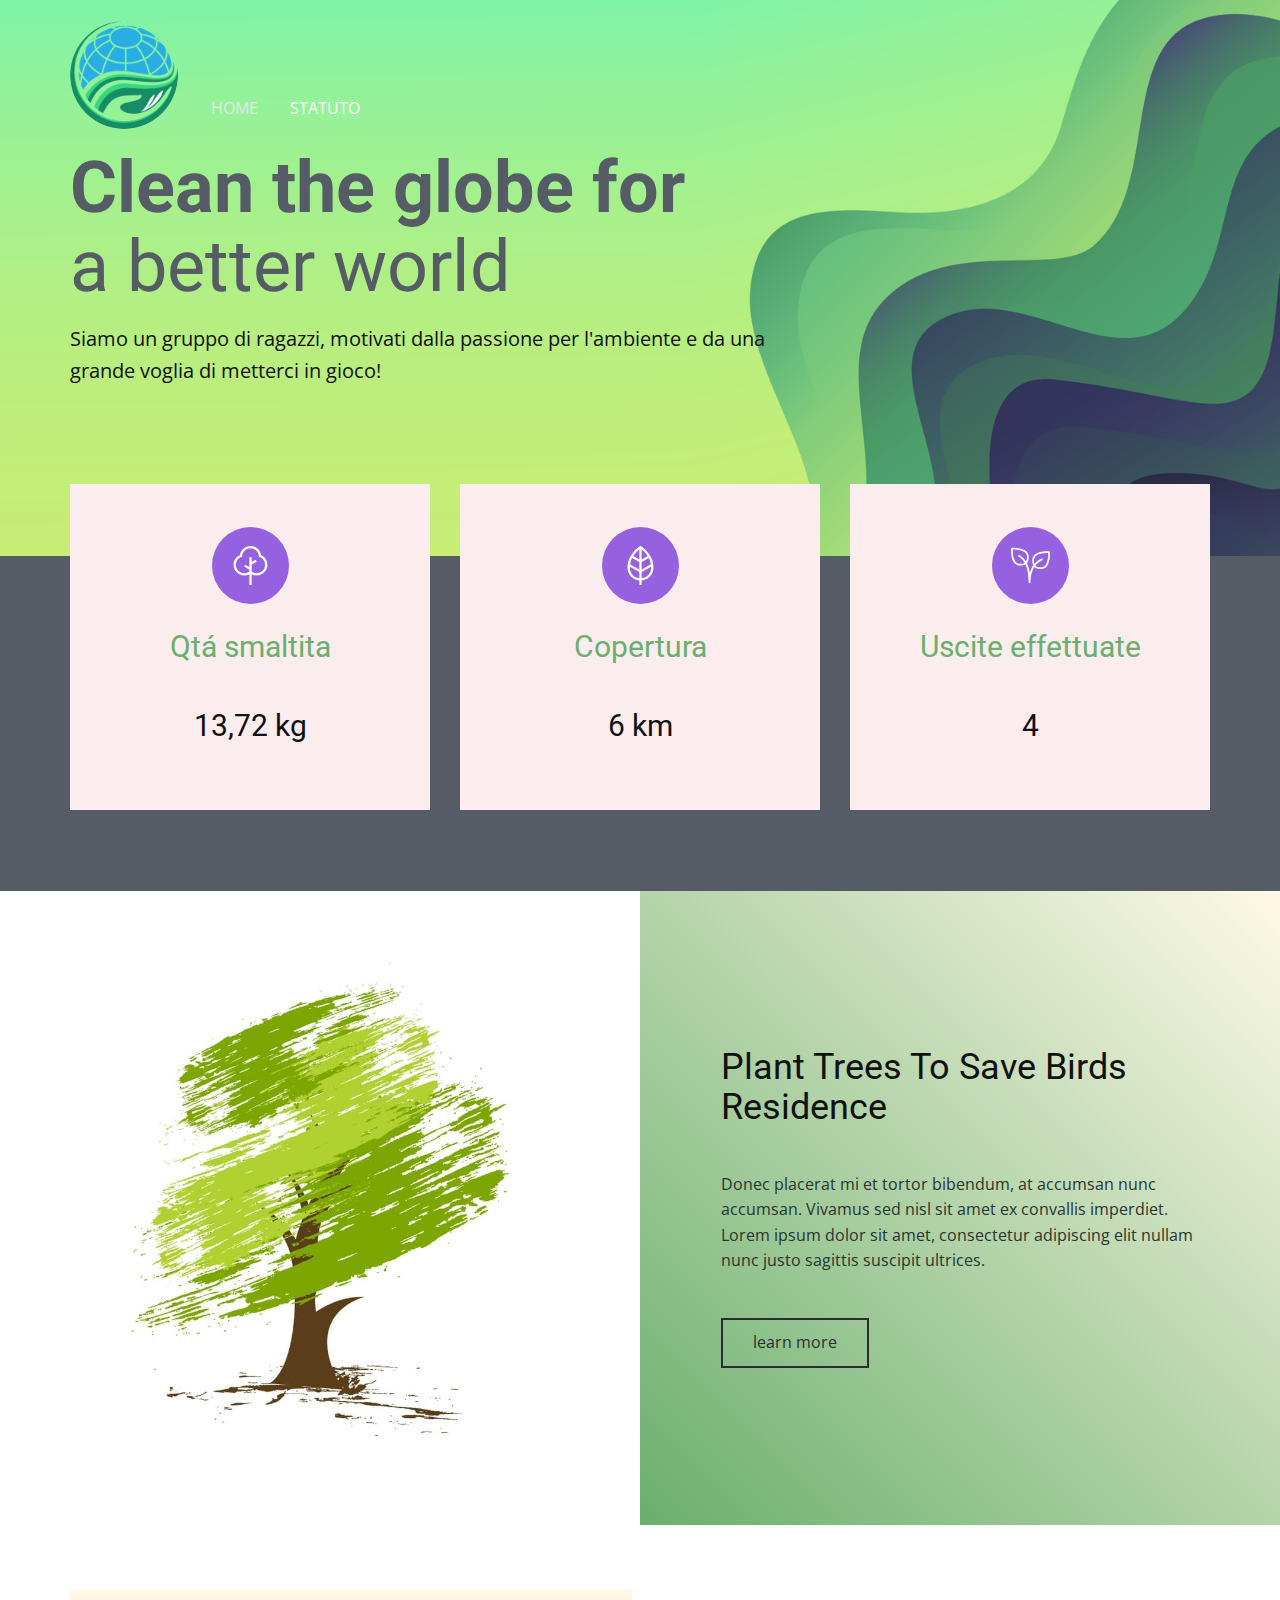
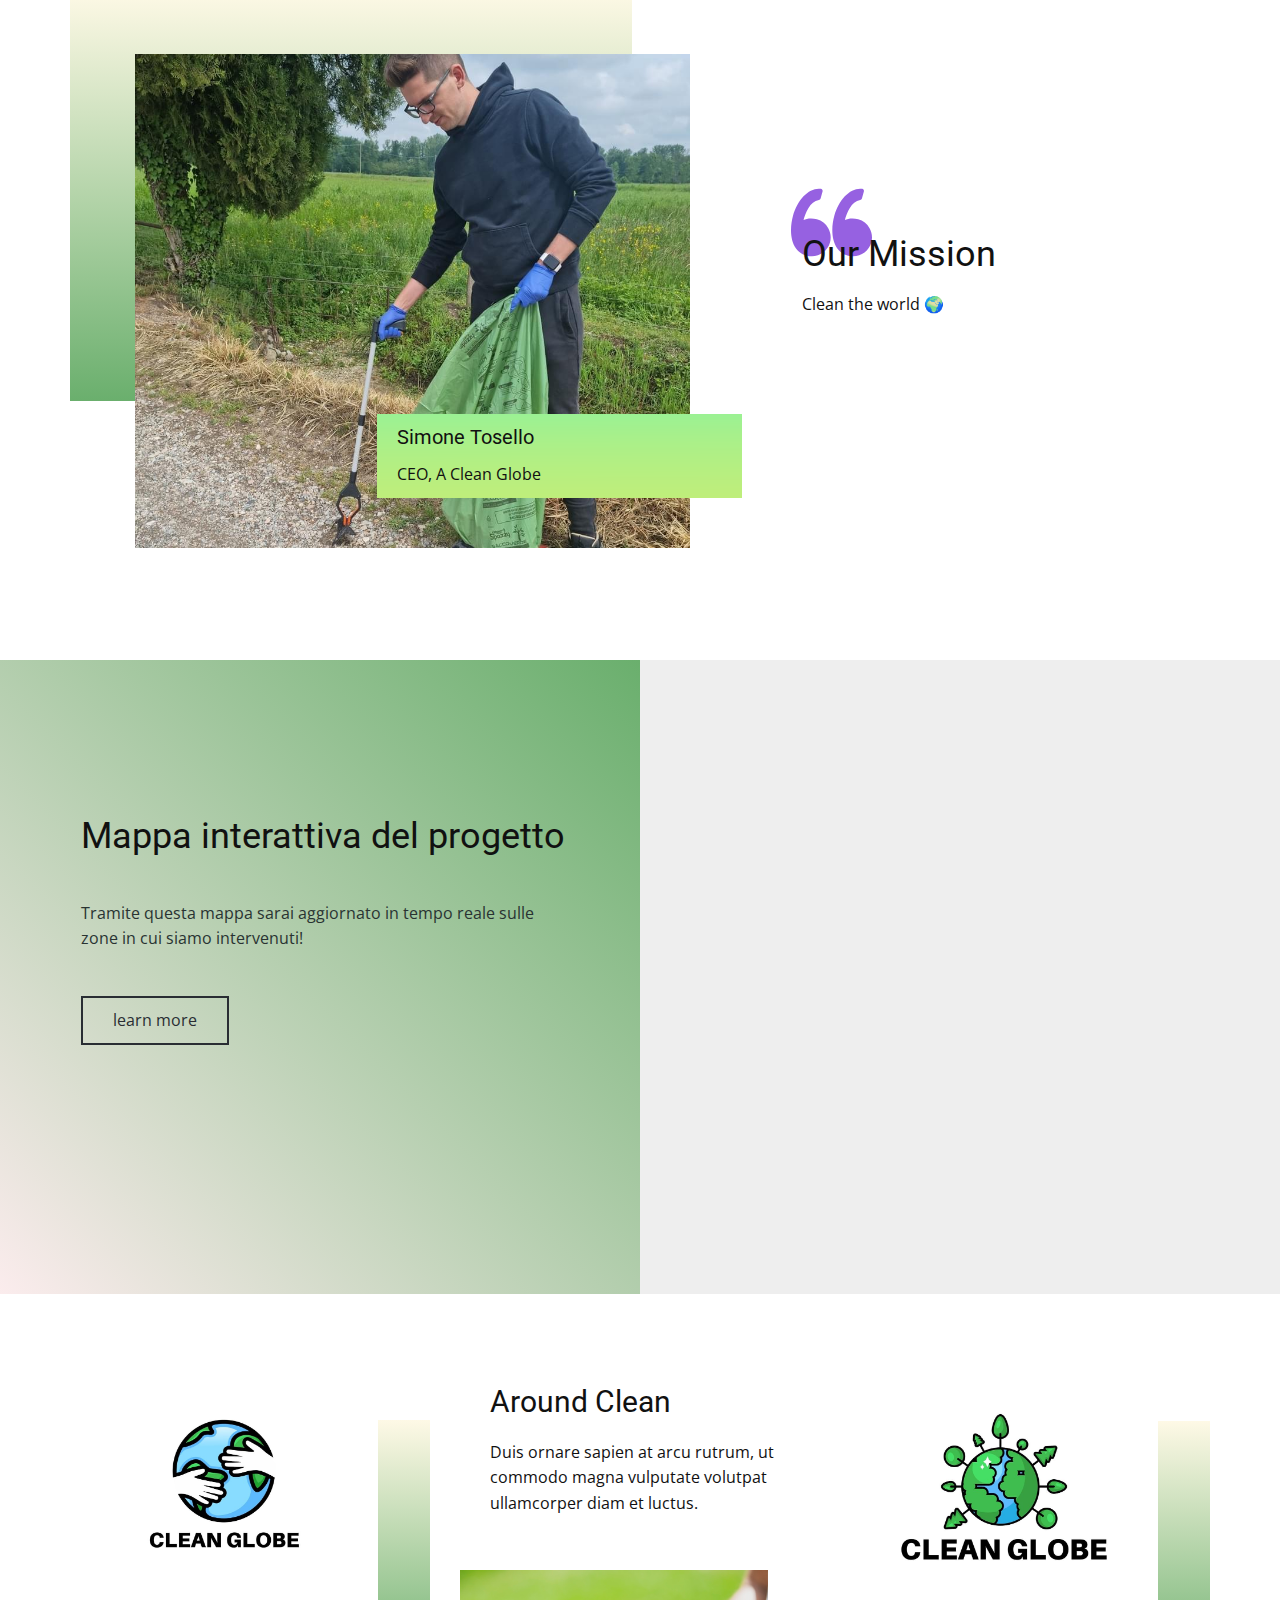
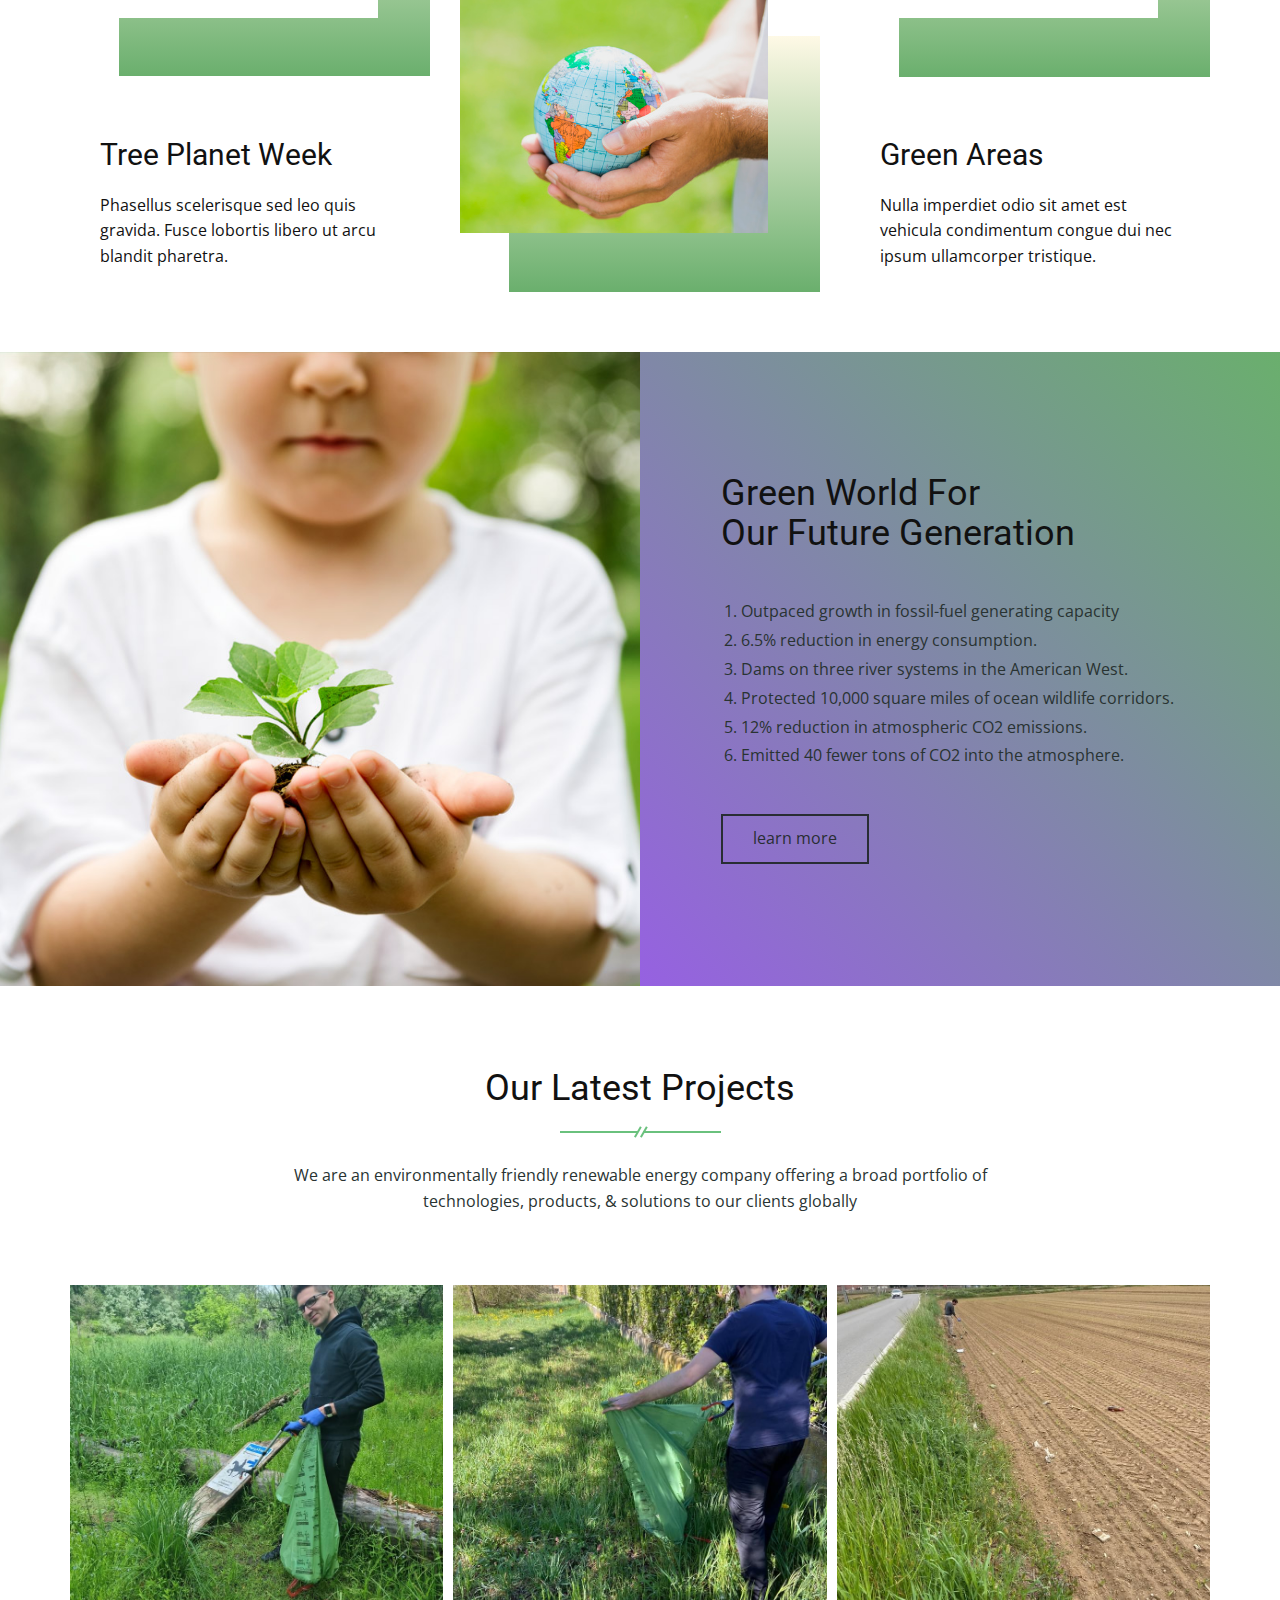
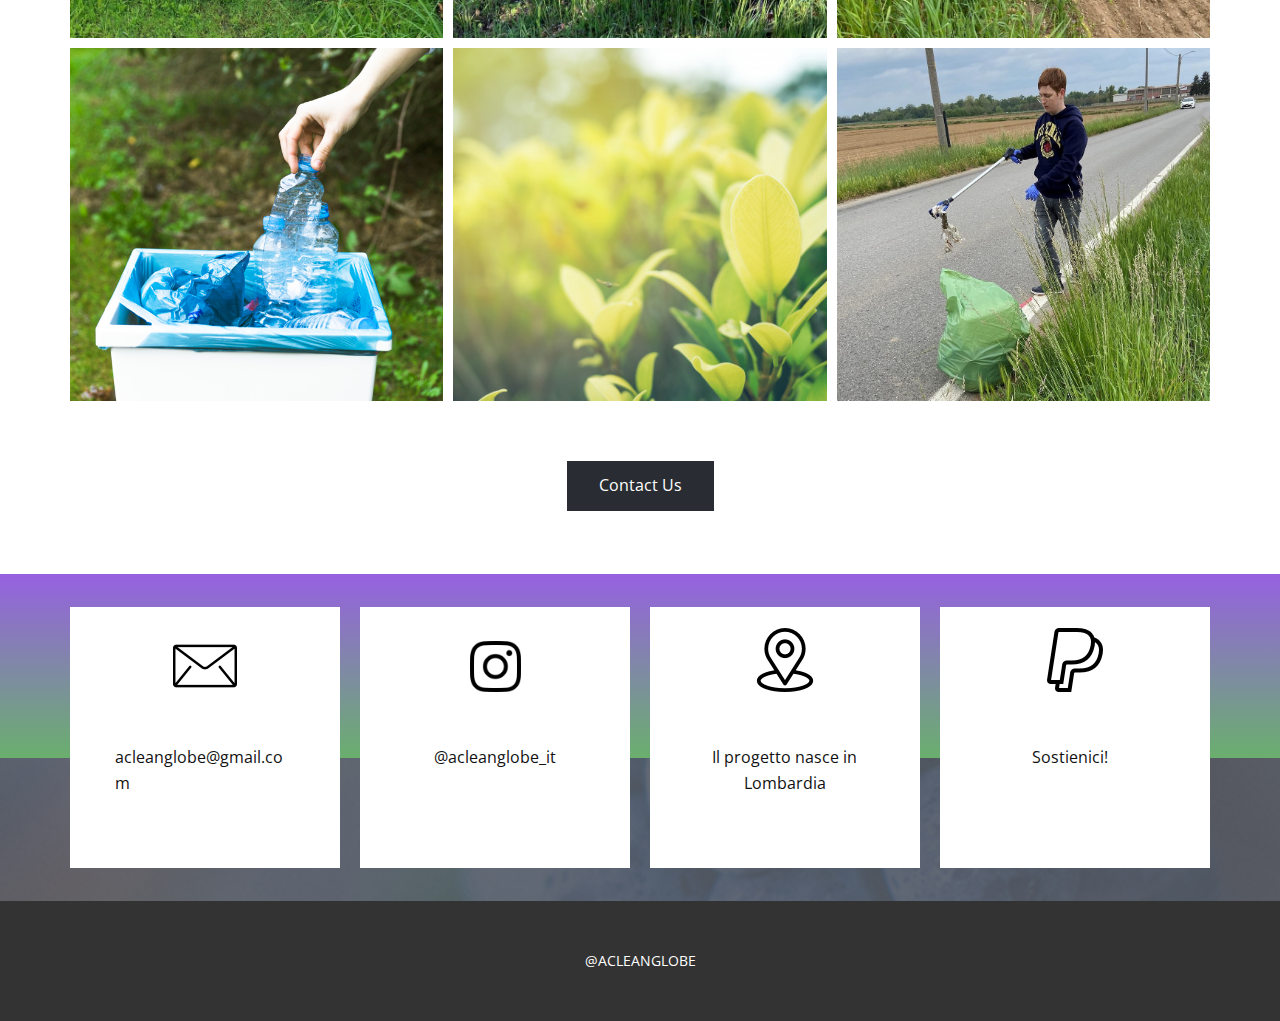
==== commit 1289c17c: "Update index.html" ====
--- a/index.html
+++ b/index.html
@@ -370,16 +370,5 @@
     <footer class="u-align-center u-clearfix u-footer u-grey-80 u-footer" id="sec-380e"><div class="u-clearfix u-sheet u-sheet-1">
         <p class="u-small-text u-text u-text-variant u-text-1">@ACLEANGLOBE</p>
       </div></footer>
-    <section class="u-backlink u-clearfix u-grey-80">
-      <a class="u-link" href="https://nicepage.com/website-design" target="_blank">
-        <span>Best Website Design</span>
-      </a>
-      <p class="u-text">
-        <span>created with</span>
-      </p>
-      <a class="u-link" href="" target="_blank">
-        <span>Website Builder Software</span>
-      </a>. 
-    </section>
-  </body>
-</html>+     </body>
+</html>
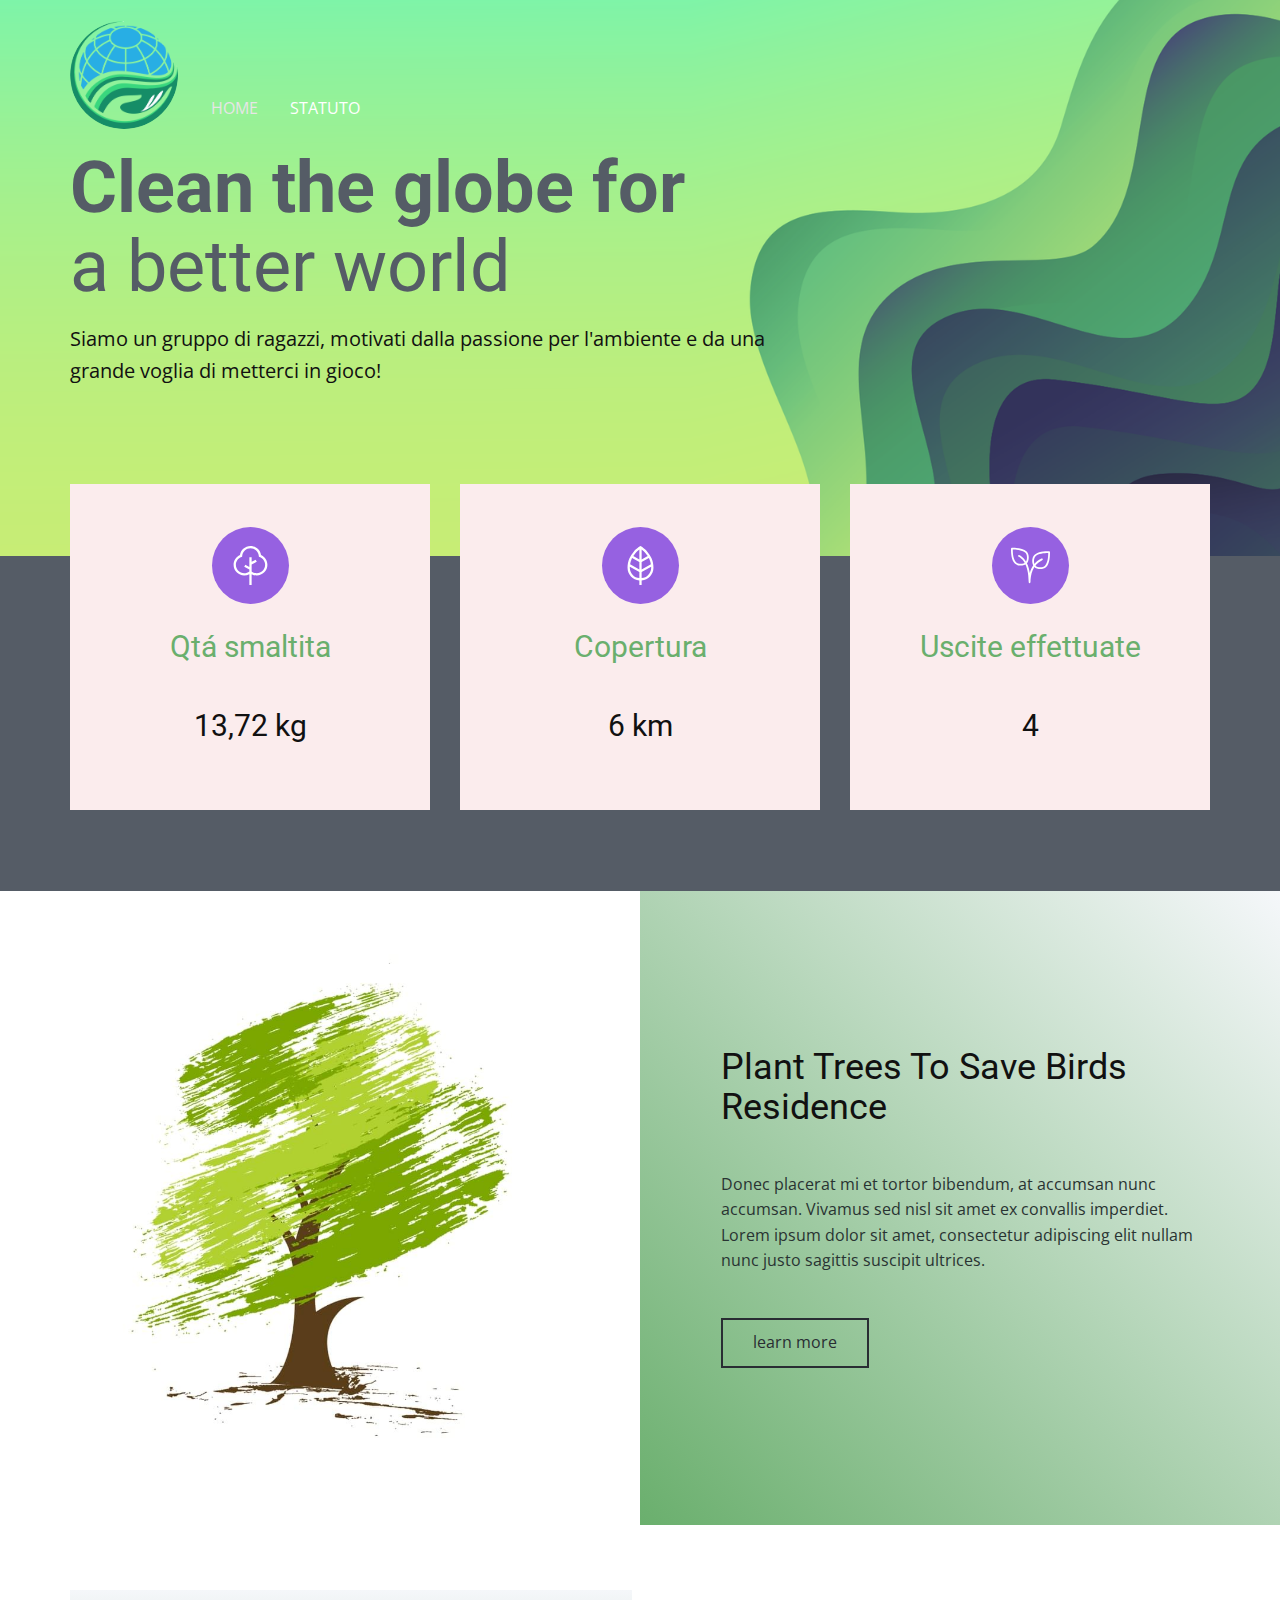
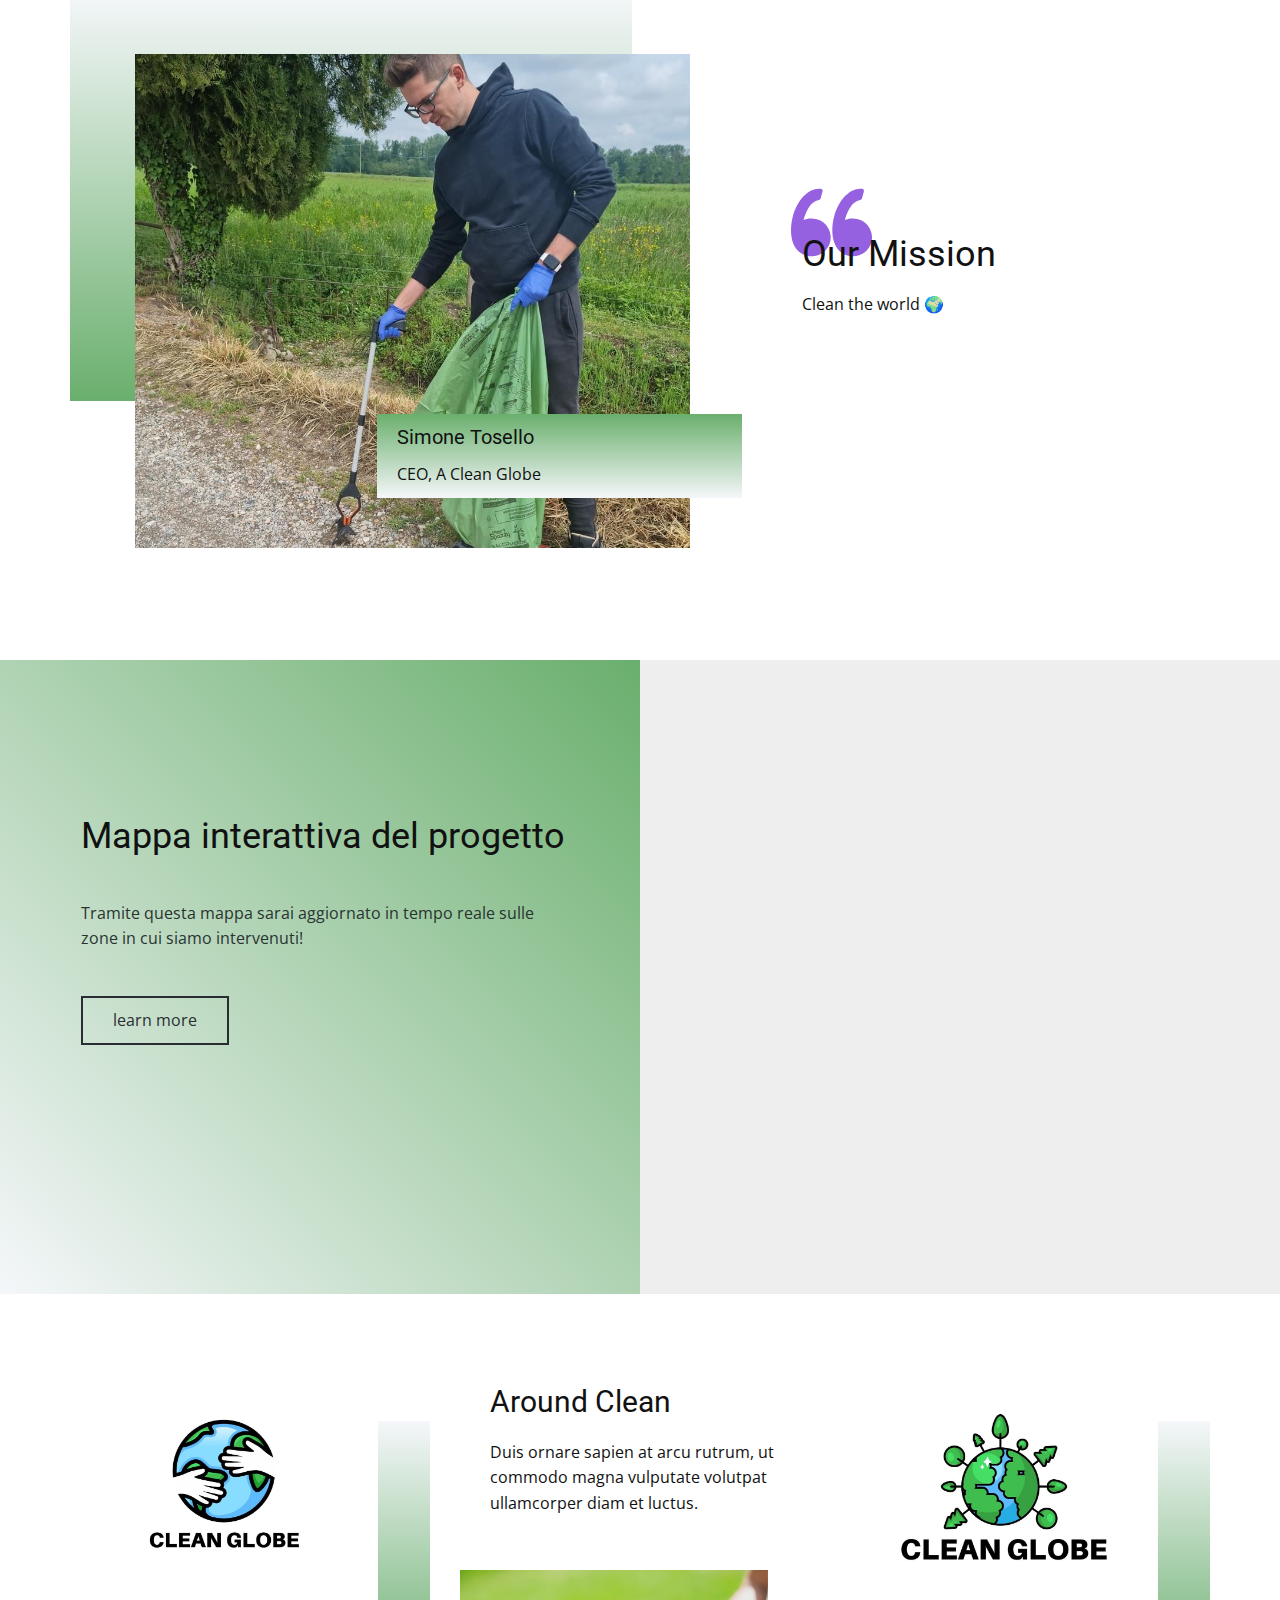
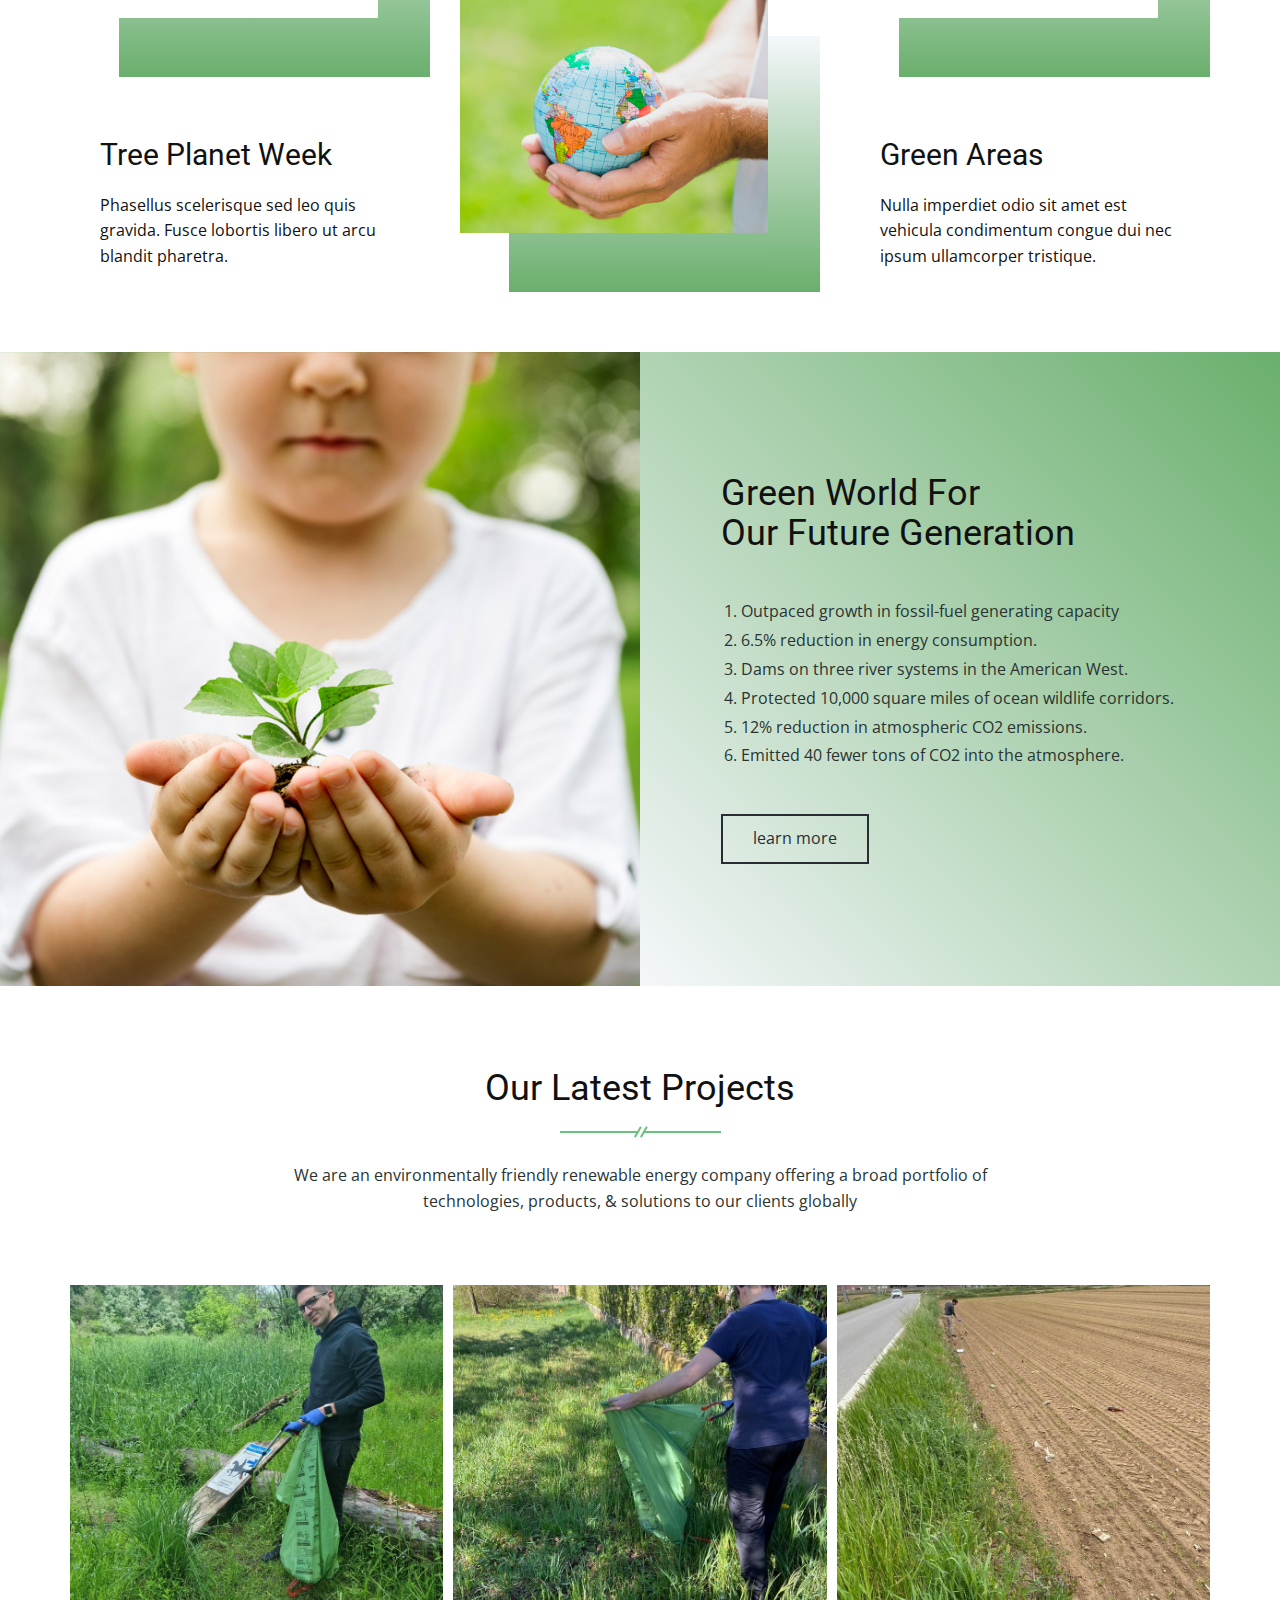
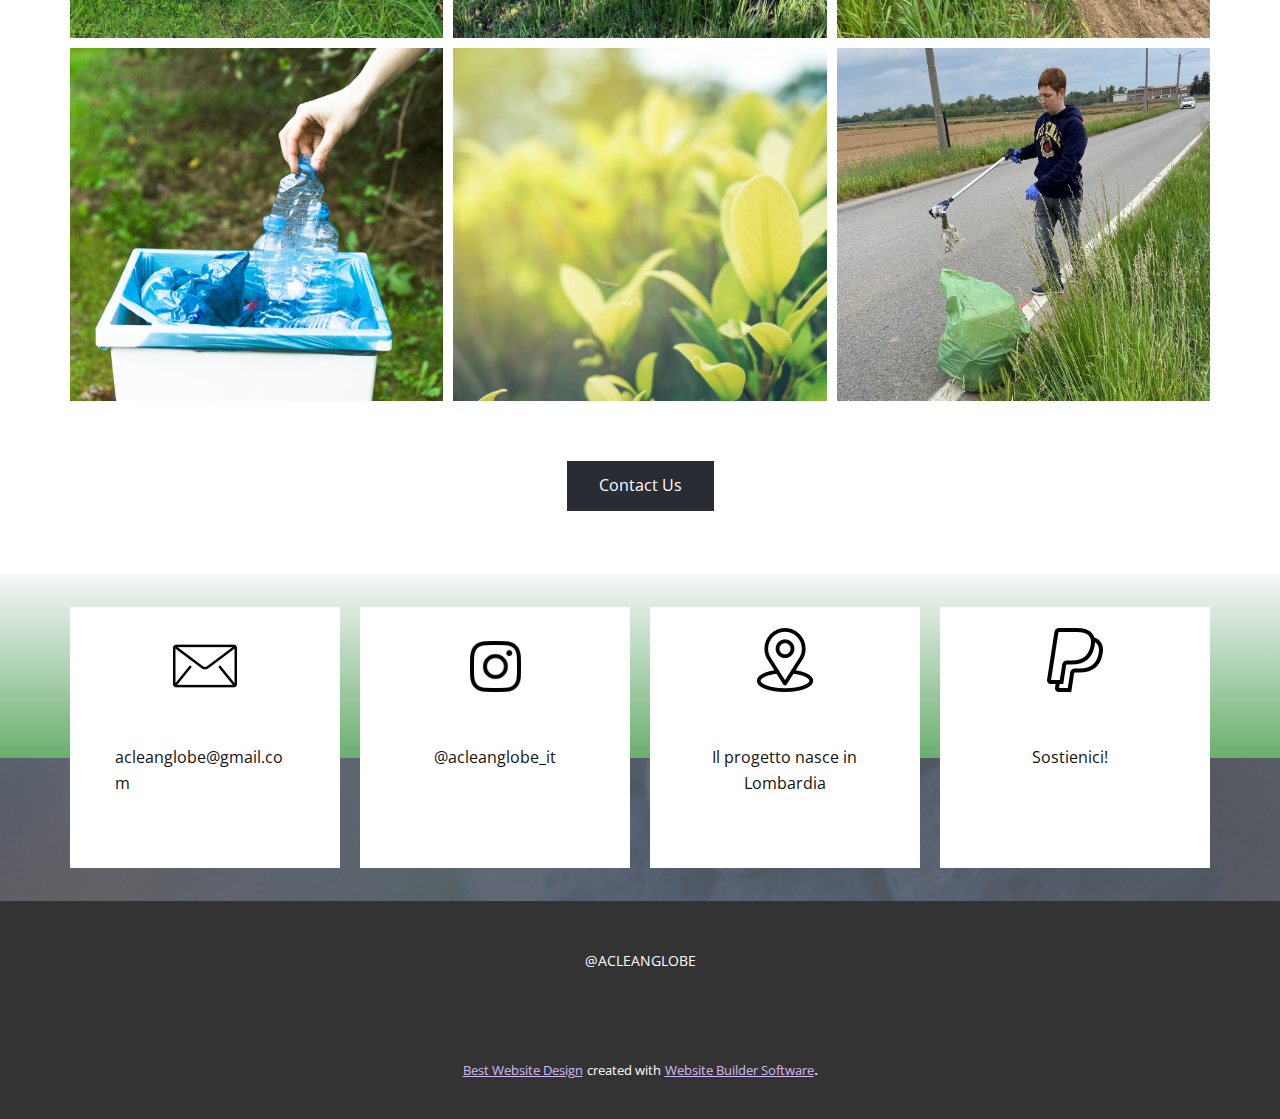
==== commit 5e5b8441: "Add files via upload" ====
--- a/index.html
+++ b/index.html
@@ -36,7 +36,7 @@
     <meta property="og:type" content="website">
     <link rel="canonical" href="/">
   </head>
-  <body data-home-page="https://website1931419.nicepage.io/HOME.html?version=c152c0fb-b53c-4ea8-9082-350b43204e54" data-home-page-title="HOME" class="u-body u-overlap u-xl-mode"><header class="u-clearfix u-header" id="sec-bbfe"><div class="u-clearfix u-sheet u-sheet-1">
+  <body data-home-page="https://website1931419.nicepage.io/HOME.html?version=4748fe39-2f5e-44a9-b16d-8988e59bc904" data-home-page-title="HOME" class="u-body u-overlap u-xl-mode"><header class="u-clearfix u-header" id="sec-bbfe"><div class="u-clearfix u-sheet u-sheet-1">
         <nav class="u-menu u-menu-dropdown u-offcanvas u-menu-1">
           <div class="menu-collapse" style="font-size: 1rem; letter-spacing: 0px;">
             <a class="u-button-style u-custom-left-right-menu-spacing u-custom-padding-bottom u-custom-top-bottom-menu-spacing u-nav-link u-text-active-palette-1-base u-text-hover-palette-2-base" href="#">
@@ -162,7 +162,7 @@
                 <div class="u-container-layout">
                   <div class="u-gradient u-shape u-shape-1"></div>
                   <img class="u-image u-image-1" src="images/20220507_112951.jpg" data-image-width="943" data-image-height="1080">
-                  <div class="u-align-left-xs u-container-style u-group u-image u-image-2">
+                  <div class="u-align-left-xs u-container-style u-gradient u-group u-group-1">
                     <div class="u-container-layout u-valign-middle u-container-layout-2">
                       <h5 class="u-text u-text-1">Simone Tosello</h5>
                       <p class="u-text u-text-2">CEO, A Clean Globe</p>
@@ -370,5 +370,16 @@
     <footer class="u-align-center u-clearfix u-footer u-grey-80 u-footer" id="sec-380e"><div class="u-clearfix u-sheet u-sheet-1">
         <p class="u-small-text u-text u-text-variant u-text-1">@ACLEANGLOBE</p>
       </div></footer>
-     </body>
-</html>
+    <section class="u-backlink u-clearfix u-grey-80">
+      <a class="u-link" href="https://nicepage.com/website-design" target="_blank">
+        <span>Best Website Design</span>
+      </a>
+      <p class="u-text">
+        <span>created with</span>
+      </p>
+      <a class="u-link" href="" target="_blank">
+        <span>Website Builder Software</span>
+      </a>. 
+    </section>
+  </body>
+</html>--- a/HOME.css
+++ b/HOME.css
@@ -317,7 +317,7 @@
 
 .u-section-3 .u-layout-cell-2 {
   min-height: 634px;
-  background-image: linear-gradient(45deg, #6aaf6d, #fef9e6);
+  background-image: linear-gradient(45deg, #6aaf6d, #f5f7fa);
 }
 
 .u-section-3 .u-container-layout-2 {
@@ -478,7 +478,7 @@
 .u-section-4 .u-shape-1 {
   width: 562px;
   height: 411px;
-  background-image: linear-gradient(#fef9e6, #6aaf6d);
+  background-image: linear-gradient(#f5f7fa, #6aaf6d);
   margin: 0 auto 0 0;
 }
 
@@ -488,11 +488,10 @@
   margin: -347px 52px 0 auto;
 }
 
-.u-section-4 .u-image-2 {
+.u-section-4 .u-group-1 {
   width: 365px;
   min-height: 84px;
-  background-image: url("images/bggr.png");
-  background-position: 50% 50%;
+  background-image: linear-gradient(#6aaf6d, #f5f7fa);
   margin: -134px 0 0 auto;
 }
 
@@ -557,9 +556,10 @@
     margin-right: 43px;
   }
 
-  .u-section-4 .u-image-2 {
+  .u-section-4 .u-group-1 {
     width: 301px;
     min-height: 90px;
+    background-position: 50% 50%;
     margin-top: -118px;
     margin-bottom: 28px;
   }
@@ -627,7 +627,7 @@
     margin-right: 20px;
   }
 
-  .u-section-4 .u-image-2 {
+  .u-section-4 .u-group-1 {
     width: 305px;
     margin-top: -109px;
     margin-bottom: 19px;
@@ -693,7 +693,7 @@
     margin-right: 25px;
   }
 
-  .u-section-4 .u-image-2 {
+  .u-section-4 .u-group-1 {
     width: 306px;
     min-height: 96px;
     margin-top: -126px;
@@ -763,7 +763,7 @@
     margin-right: 16px;
   }
 
-  .u-section-4 .u-image-2 {
+  .u-section-4 .u-group-1 {
     width: 263px;
     min-height: 90px;
     margin-top: -116px;
@@ -808,7 +808,7 @@
 }
 
 .u-section-5 .u-layout-cell-1 {
-  background-image: linear-gradient(45deg, #fbeced, #6aaf6d);
+  background-image: linear-gradient(45deg, #f5f7fa, #6aaf6d);
   min-height: 634px;
 }
 
@@ -972,15 +972,15 @@
 
 .u-section-6 .u-shape-1 {
   height: 256px;
-  background-image: linear-gradient(#fef9e6, #6aaf6d);
+  background-image: linear-gradient(#f5f7fa, #6aaf6d);
   width: 311px;
-  margin: 66px 0 0 auto;
+  margin: 67px 0 0 auto;
 }
 
 .u-section-6 .u-image-1 {
   width: 308px;
   height: 263px;
-  margin: -321px 0 0;
+  margin: -322px 0 0;
 }
 
 .u-section-6 .u-layout-cell-2 {
@@ -1024,7 +1024,7 @@
 
 .u-section-6 .u-shape-2 {
   height: 256px;
-  background-image: linear-gradient(#fef9e6, #6aaf6d);
+  background-image: linear-gradient(#f5f7fa, #6aaf6d);
   margin: 67px 0 0 49px;
 }
 
@@ -1041,7 +1041,7 @@
 
 .u-section-6 .u-shape-3 {
   height: 256px;
-  background-image: linear-gradient(#fef9e6, #6aaf6d);
+  background-image: linear-gradient(#f5f7fa, #6aaf6d);
   margin: 67px 0 0 49px;
 }
 
@@ -1179,7 +1179,7 @@
   .u-section-6 .u-image-1 {
     width: 306px;
     height: 282px;
-    margin-top: -321px;
+    margin-top: -322px;
   }
 
   .u-section-6 .u-layout-cell-2 {
@@ -1411,7 +1411,7 @@
 
 .u-section-7 .u-layout-cell-2 {
   min-height: 634px;
-  background-image: linear-gradient(45deg, #9661e1, #6aaf6d);
+  background-image: linear-gradient(45deg, #f5f7fa, #6aaf6d);
 }
 
 .u-section-7 .u-container-layout-2 {
@@ -1832,7 +1832,7 @@
   margin-top: 0;
   margin-bottom: 0;
   margin-left: 0;
-  background-image: linear-gradient(#9661e1, #6aaf6d);
+  background-image: linear-gradient(#f5f7fa, #6aaf6d);
 }
 
 .u-section-9 .u-layout-wrap-1 {
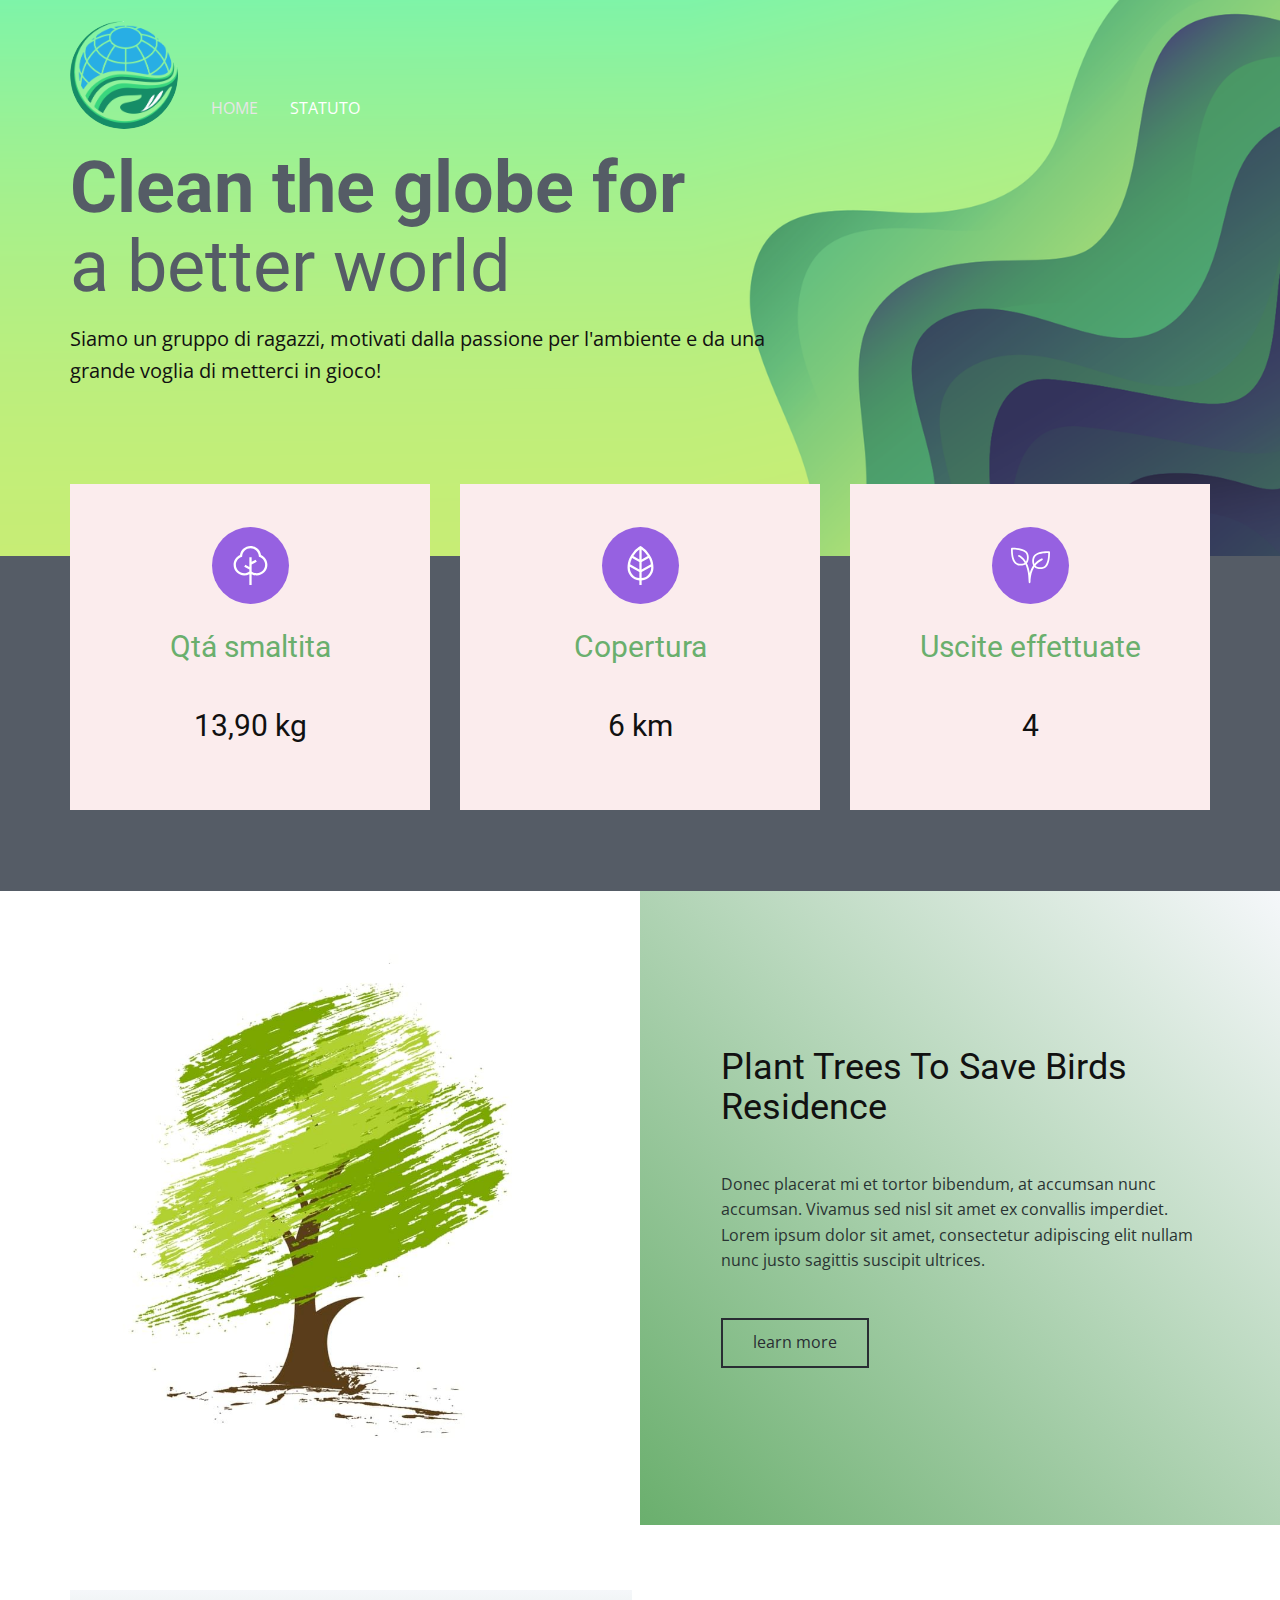
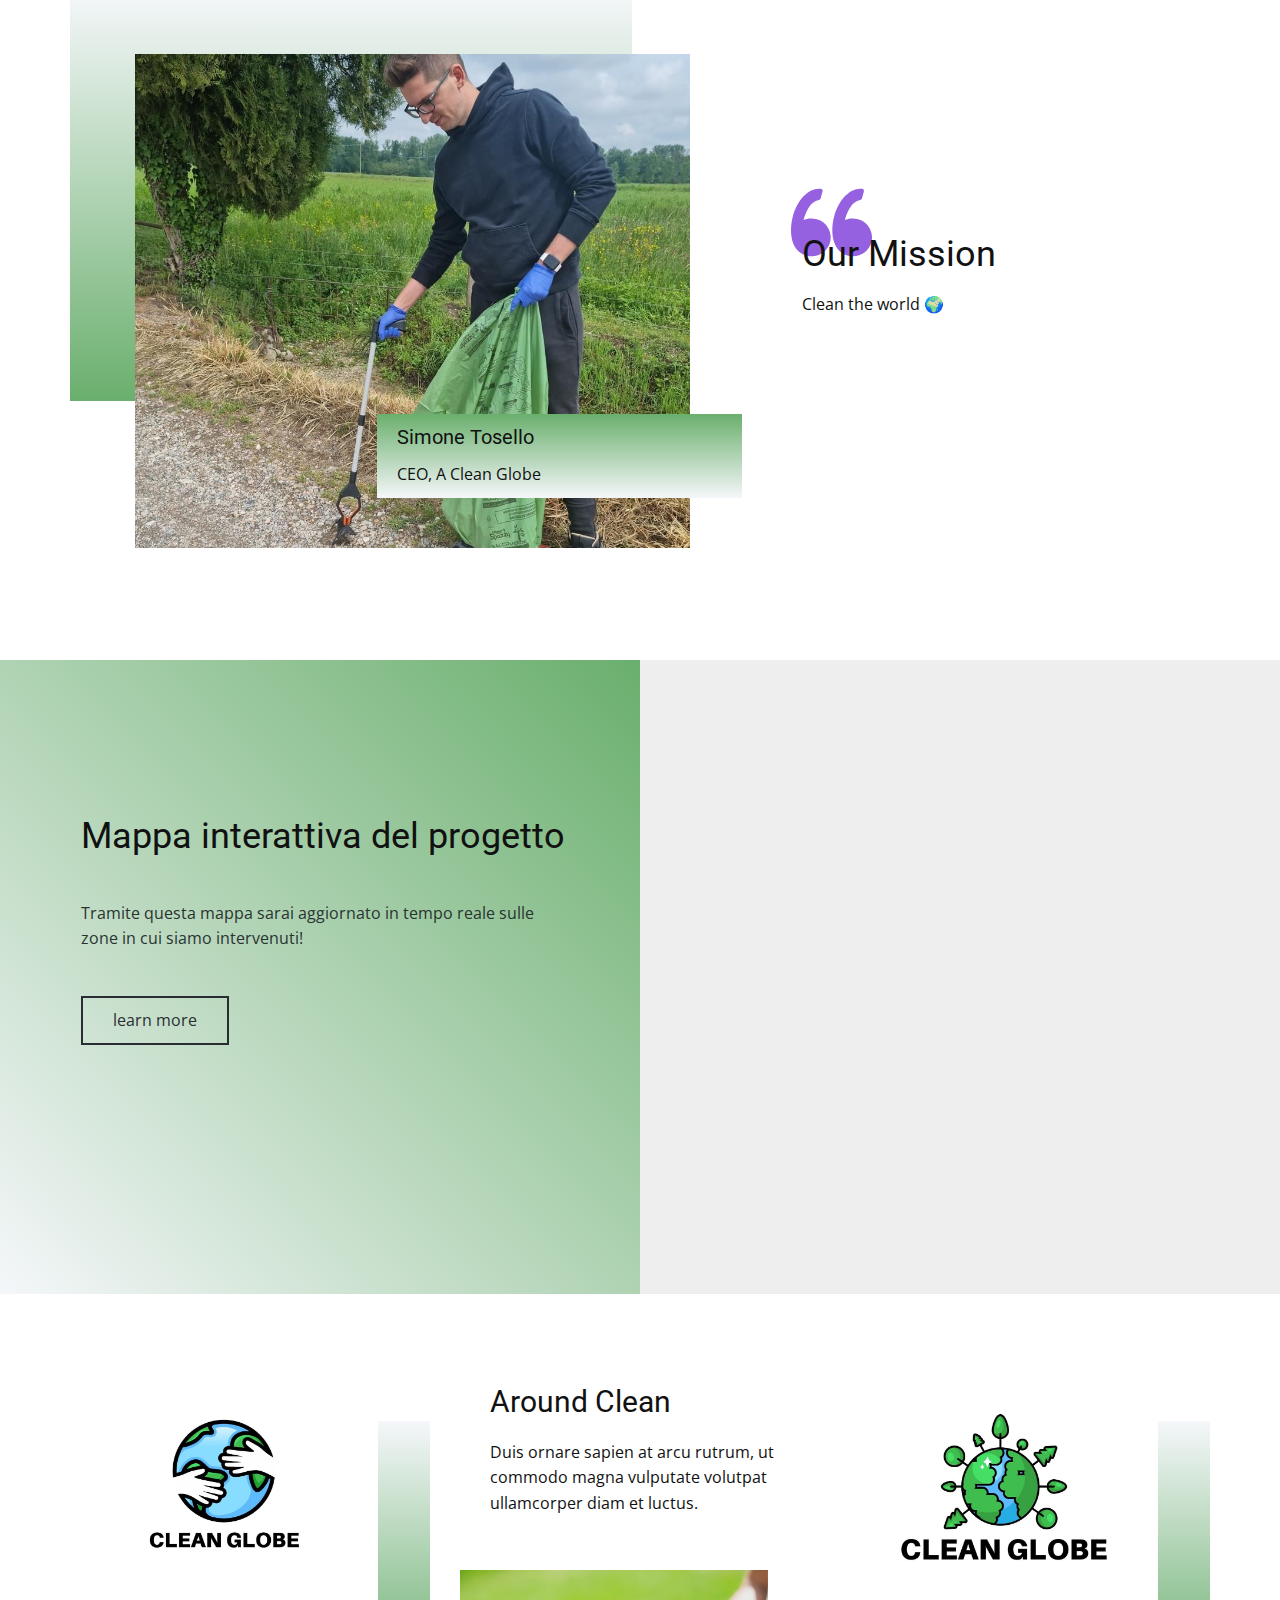
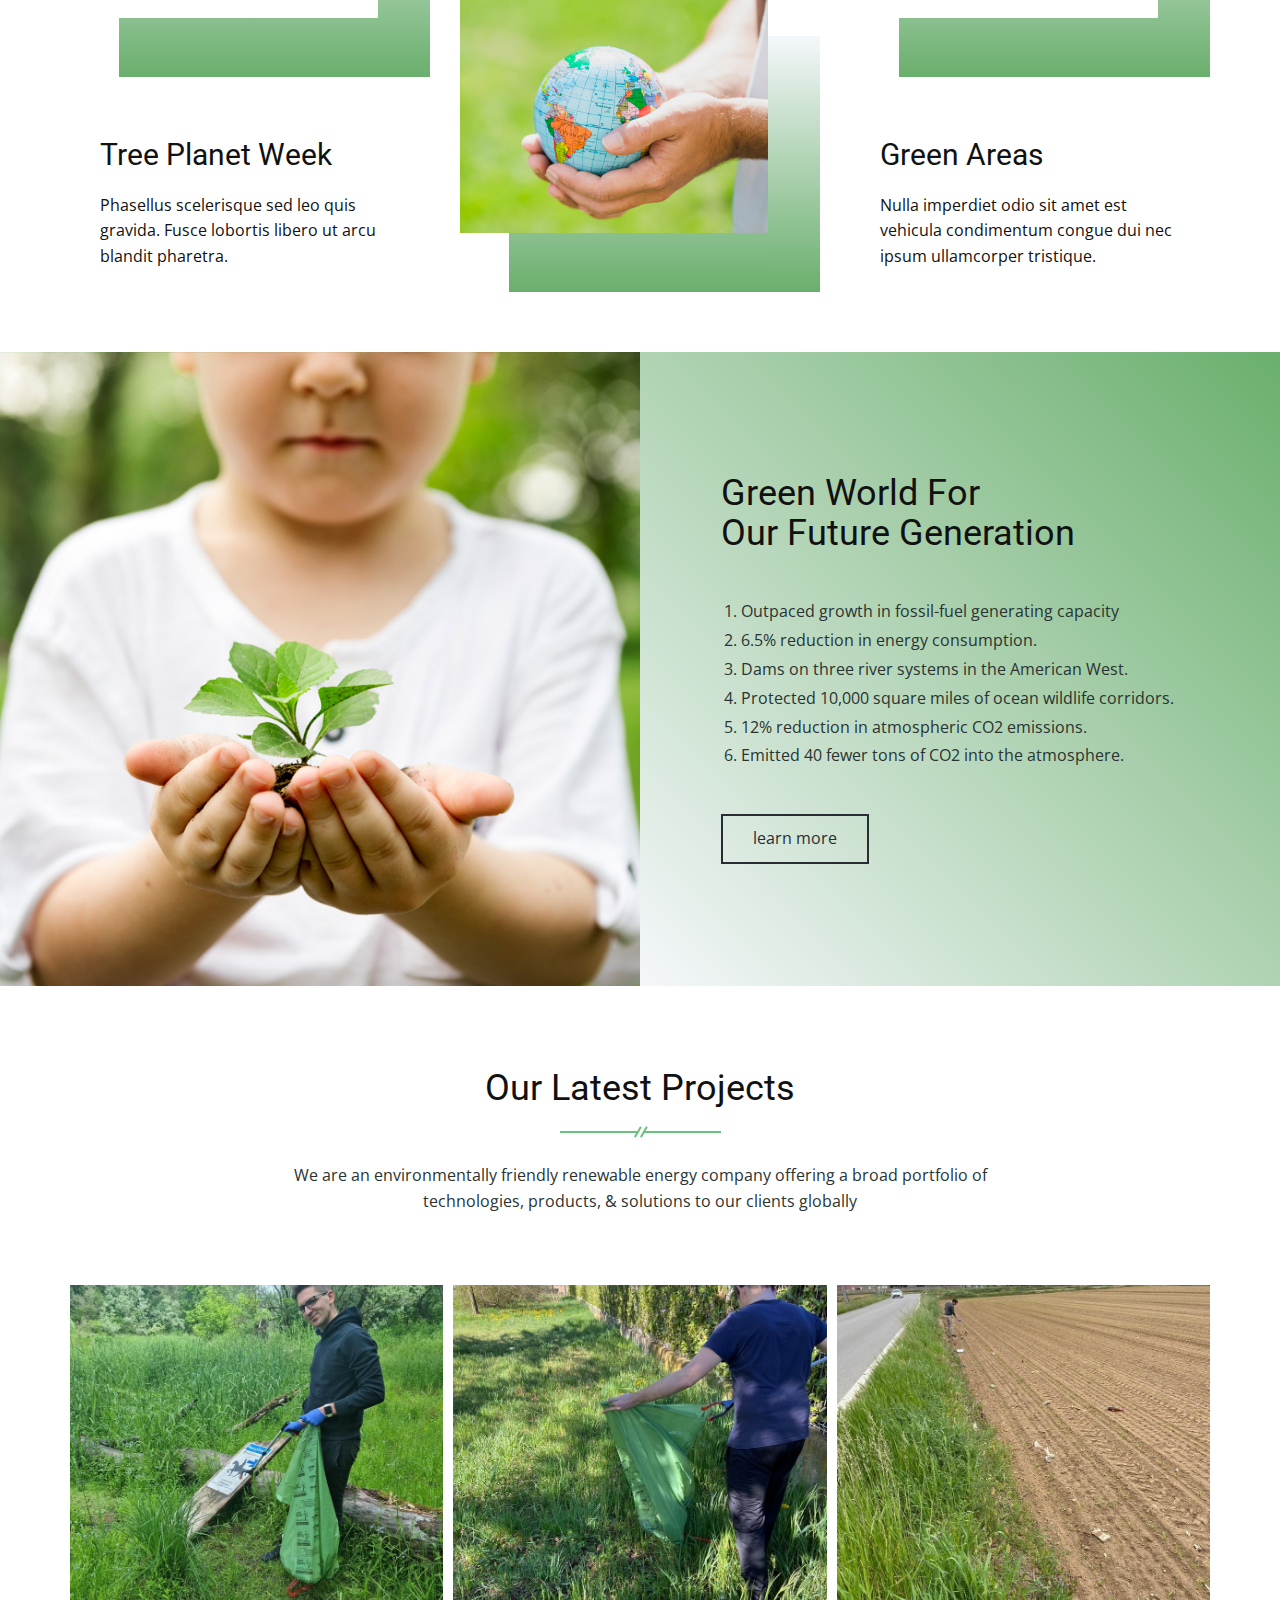
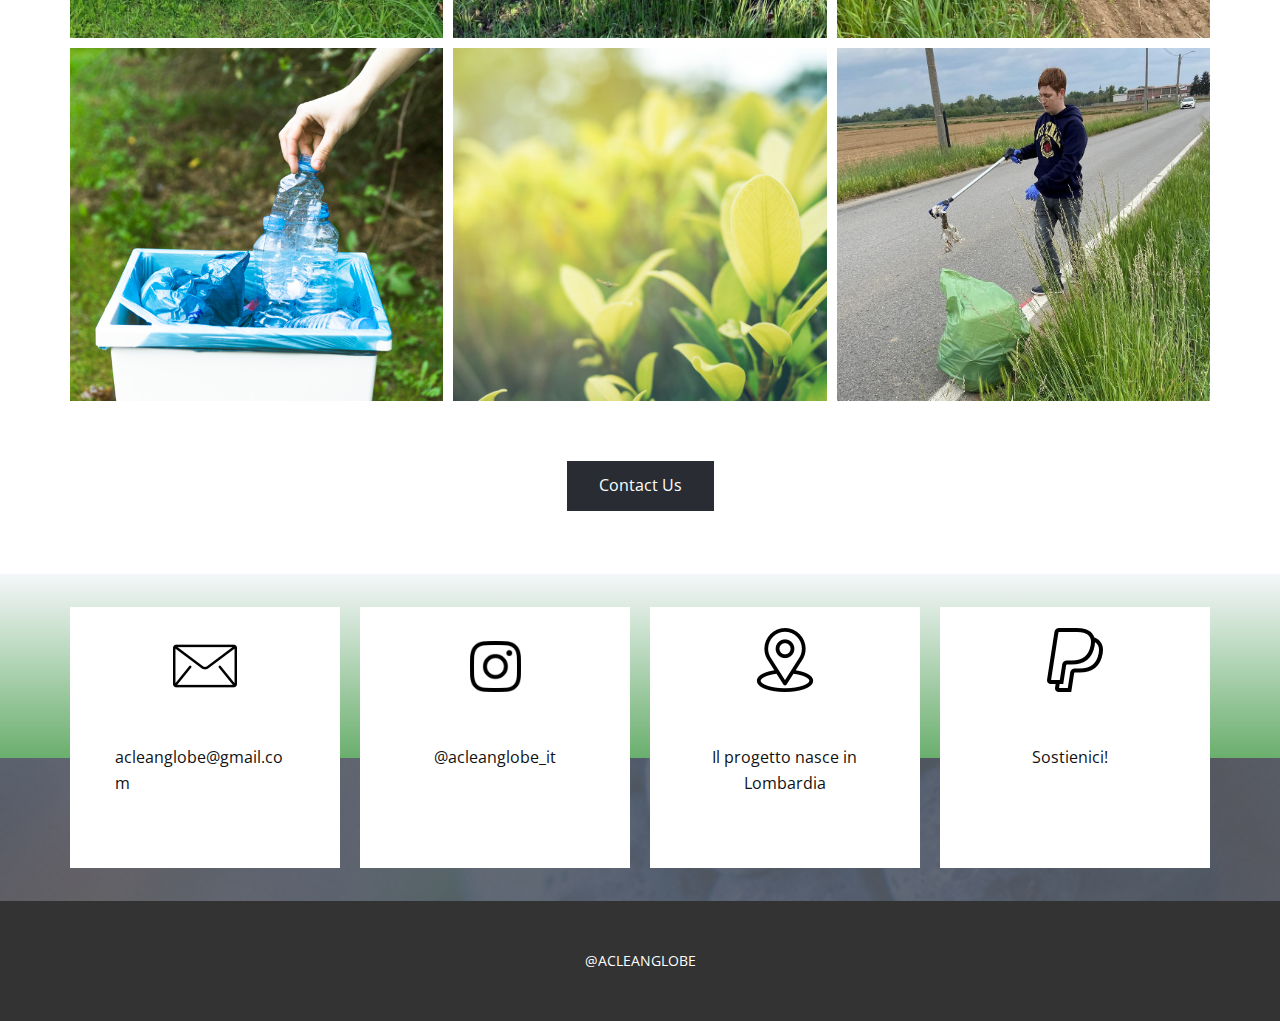
==== commit 95e82891: "Update index.html" ====
--- a/index.html
+++ b/index.html
@@ -370,16 +370,6 @@
     <footer class="u-align-center u-clearfix u-footer u-grey-80 u-footer" id="sec-380e"><div class="u-clearfix u-sheet u-sheet-1">
         <p class="u-small-text u-text u-text-variant u-text-1">@ACLEANGLOBE</p>
       </div></footer>
-    <section class="u-backlink u-clearfix u-grey-80">
-      <a class="u-link" href="https://nicepage.com/website-design" target="_blank">
-        <span>Best Website Design</span>
-      </a>
-      <p class="u-text">
-        <span>created with</span>
-      </p>
-      <a class="u-link" href="" target="_blank">
-        <span>Website Builder Software</span>
-      </a>. 
-    </section>
+   
   </body>
-</html>+</html>
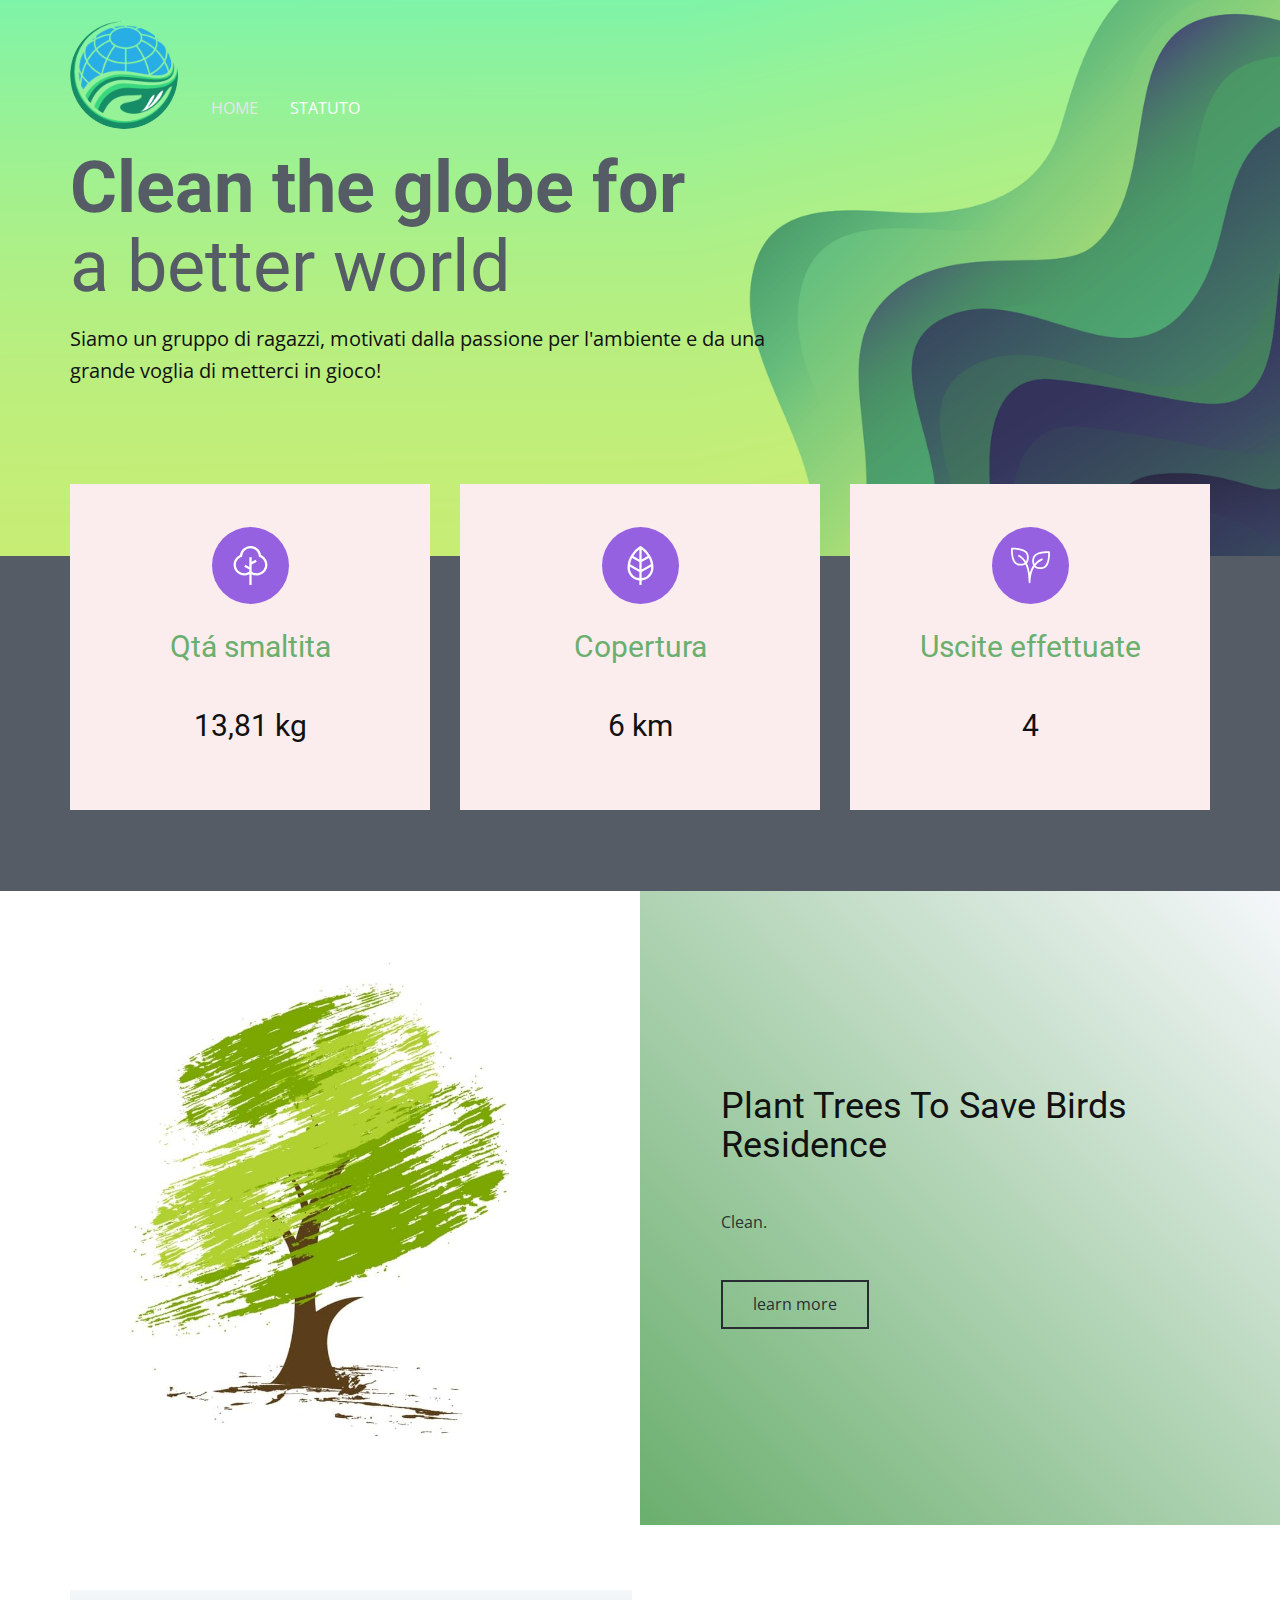
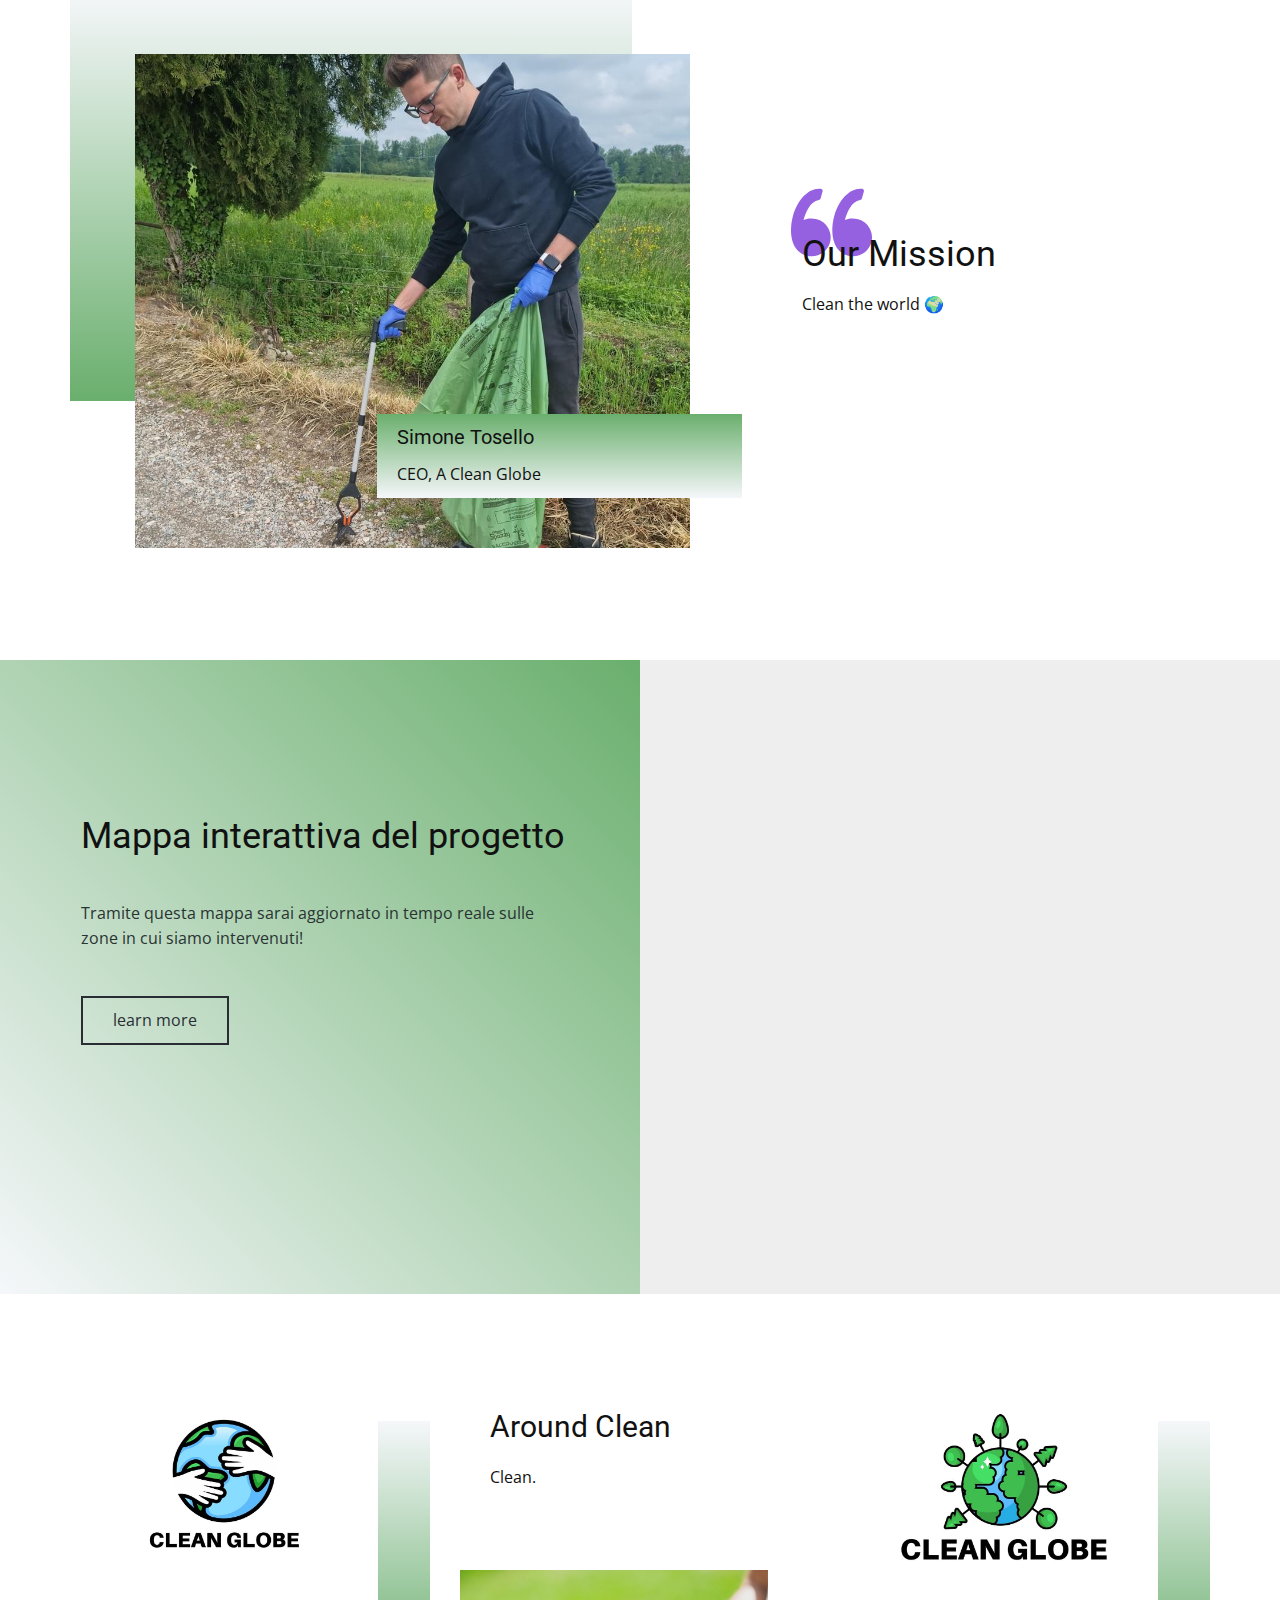
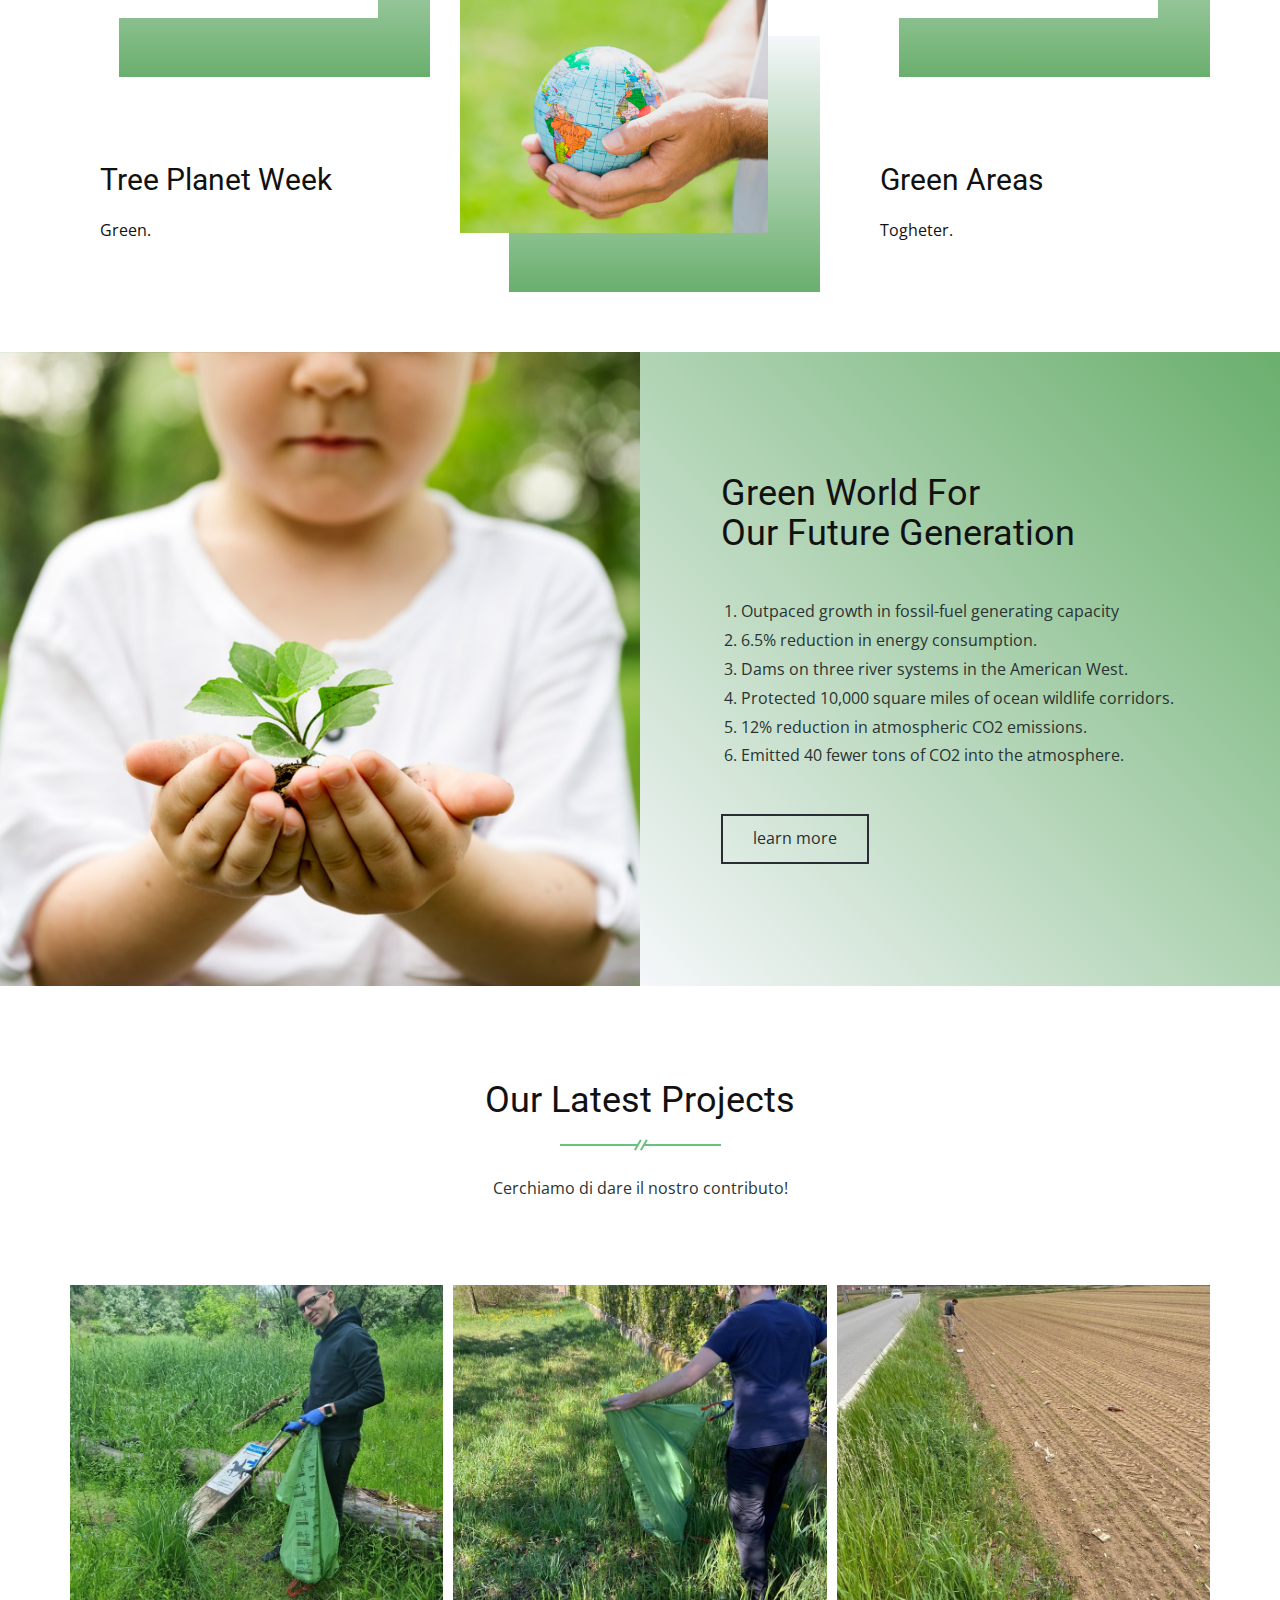
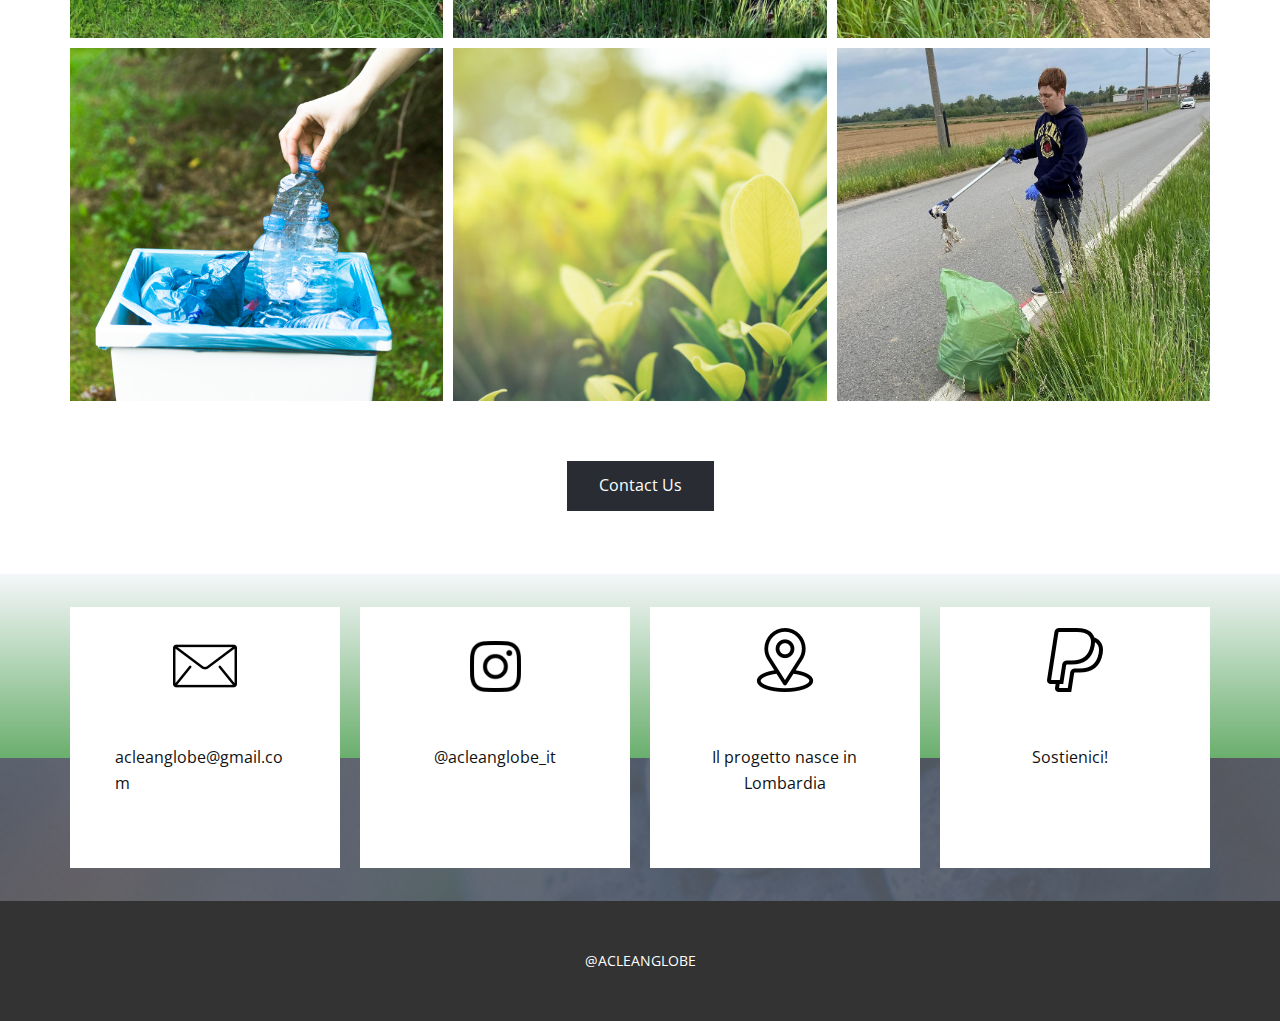
==== commit 6686bd28: "Update index.html" ====
--- a/index.html
+++ b/index.html
@@ -145,7 +145,7 @@
             <div class="u-align-left-sm u-align-left-xs u-container-style u-gradient u-layout-cell u-right-cell u-size-30 u-layout-cell-2">
               <div class="u-container-layout u-valign-middle u-container-layout-2">
                 <h2 class="u-text u-text-1">Plant Trees To Save Birds Residence</h2>
-                <p class="u-text u-text-palette-4-dark-3 u-text-2">Donec placerat mi et tortor bibendum, at accumsan nunc accumsan. Vivamus sed nisl sit amet ex convallis imperdiet. Lorem ipsum dolor sit amet, consectetur adipiscing elit nullam nunc justo sagittis suscipit ultrices.</p>
+                <p class="u-text u-text-palette-4-dark-3 u-text-2">Clean.</p>
                 <a href="https://nicepage.online" class="u-border-2 u-border-palette-5-dark-3 u-btn u-button-style u-btn-1">learn more</a>
               </div>
             </div>
@@ -223,7 +223,7 @@
                   <div class="u-align-left u-container-style u-layout-cell u-left-cell u-size-24 u-layout-cell-2">
                     <div class="u-container-layout u-valign-middle u-container-layout-2">
                       <h3 class="u-text u-text-1">Tree Planet Week</h3>
-                      <p class="u-text u-text-2">Phasellus scelerisque sed leo quis gravida. Fusce lobortis libero ut arcu blandit pharetra.</p>
+                      <p class="u-text u-text-2">Green.</p>
                     </div>
                   </div>
                 </div>
@@ -233,7 +233,7 @@
                   <div class="u-align-left u-container-style u-layout-cell u-size-24 u-layout-cell-3">
                     <div class="u-container-layout u-valign-middle u-container-layout-3">
                       <h3 class="u-text u-text-3">Around Clean</h3>
-                      <p class="u-text u-text-4">Duis ornare sapien at arcu rutrum, ut commodo magna vulputate volutpat ullamcorper diam et luctus.</p>
+                      <p class="u-text u-text-4">Clean.</p>
                     </div>
                   </div>
                   <div class="u-align-left u-container-style u-layout-cell u-size-36 u-layout-cell-4">
@@ -255,7 +255,7 @@
                   <div class="u-align-left u-container-style u-layout-cell u-right-cell u-size-24 u-layout-cell-6">
                     <div class="u-container-layout u-valign-middle u-container-layout-6">
                       <h3 class="u-text u-text-5">Green Areas</h3>
-                      <p class="u-text u-text-6">Nulla imperdiet odio sit amet est vehicula condimentum congue dui nec ipsum ullamcorper tristique.</p>
+                      <p class="u-text u-text-6">Togheter.</p>
                     </div>
                   </div>
                 </div>
@@ -298,7 +298,7 @@
           <div class="u-container-layout u-valign-middle u-container-layout-1">
             <h2 class="u-align-center u-text u-text-1">Our Latest Projects</h2>
             <img src="images/line.png" alt="" class="u-image u-image-default u-image-1" data-image-width="161" data-image-height="12">
-            <p class="u-align-center u-text u-text-palette-4-dark-3 u-text-2">We are an environmentally friendly renewable energy company offering a broad portfolio of technologies, products, &amp; solutions to our clients globally</p>
+            <p class="u-align-center u-text u-text-palette-4-dark-3 u-text-2">Cerchiamo di dare il nostro contributo!</p>
           </div>
         </div>
         <div class="u-clearfix u-expanded-width u-gutter-10 u-layout-wrap u-layout-wrap-1">
